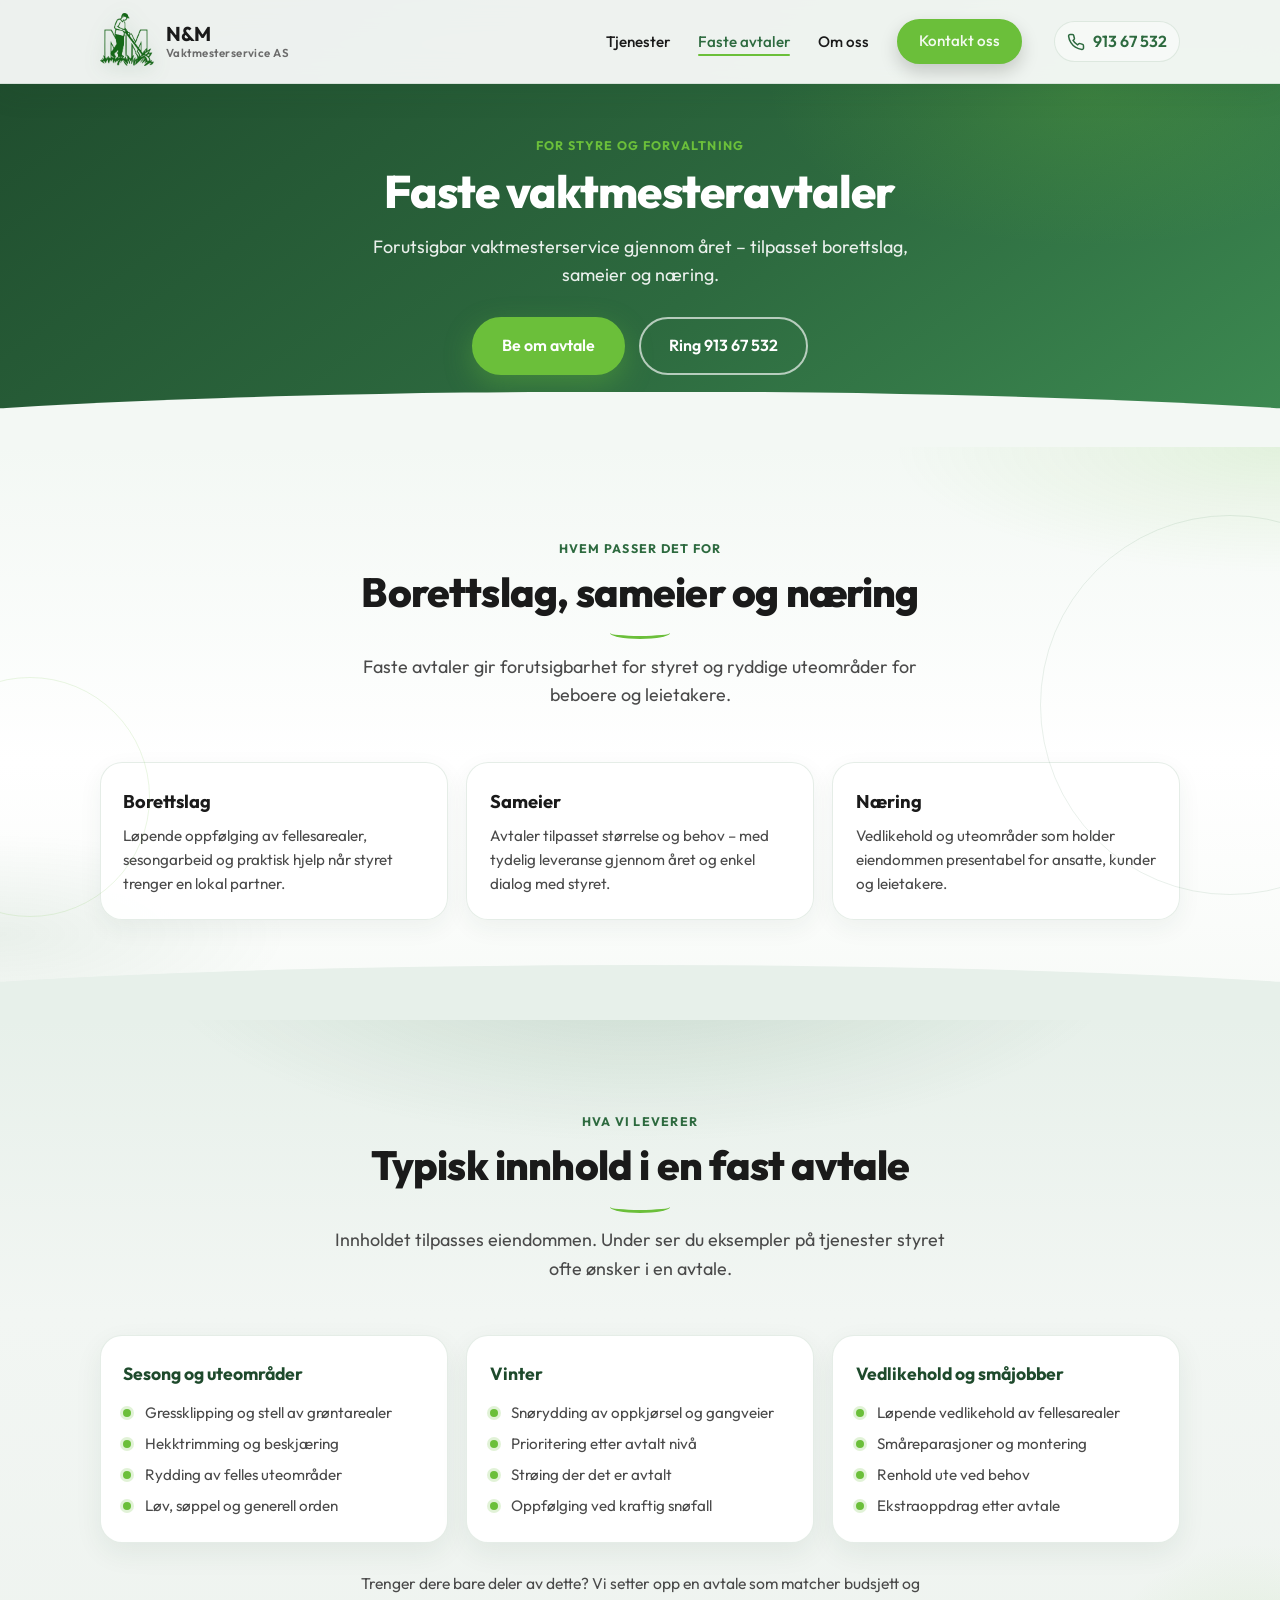
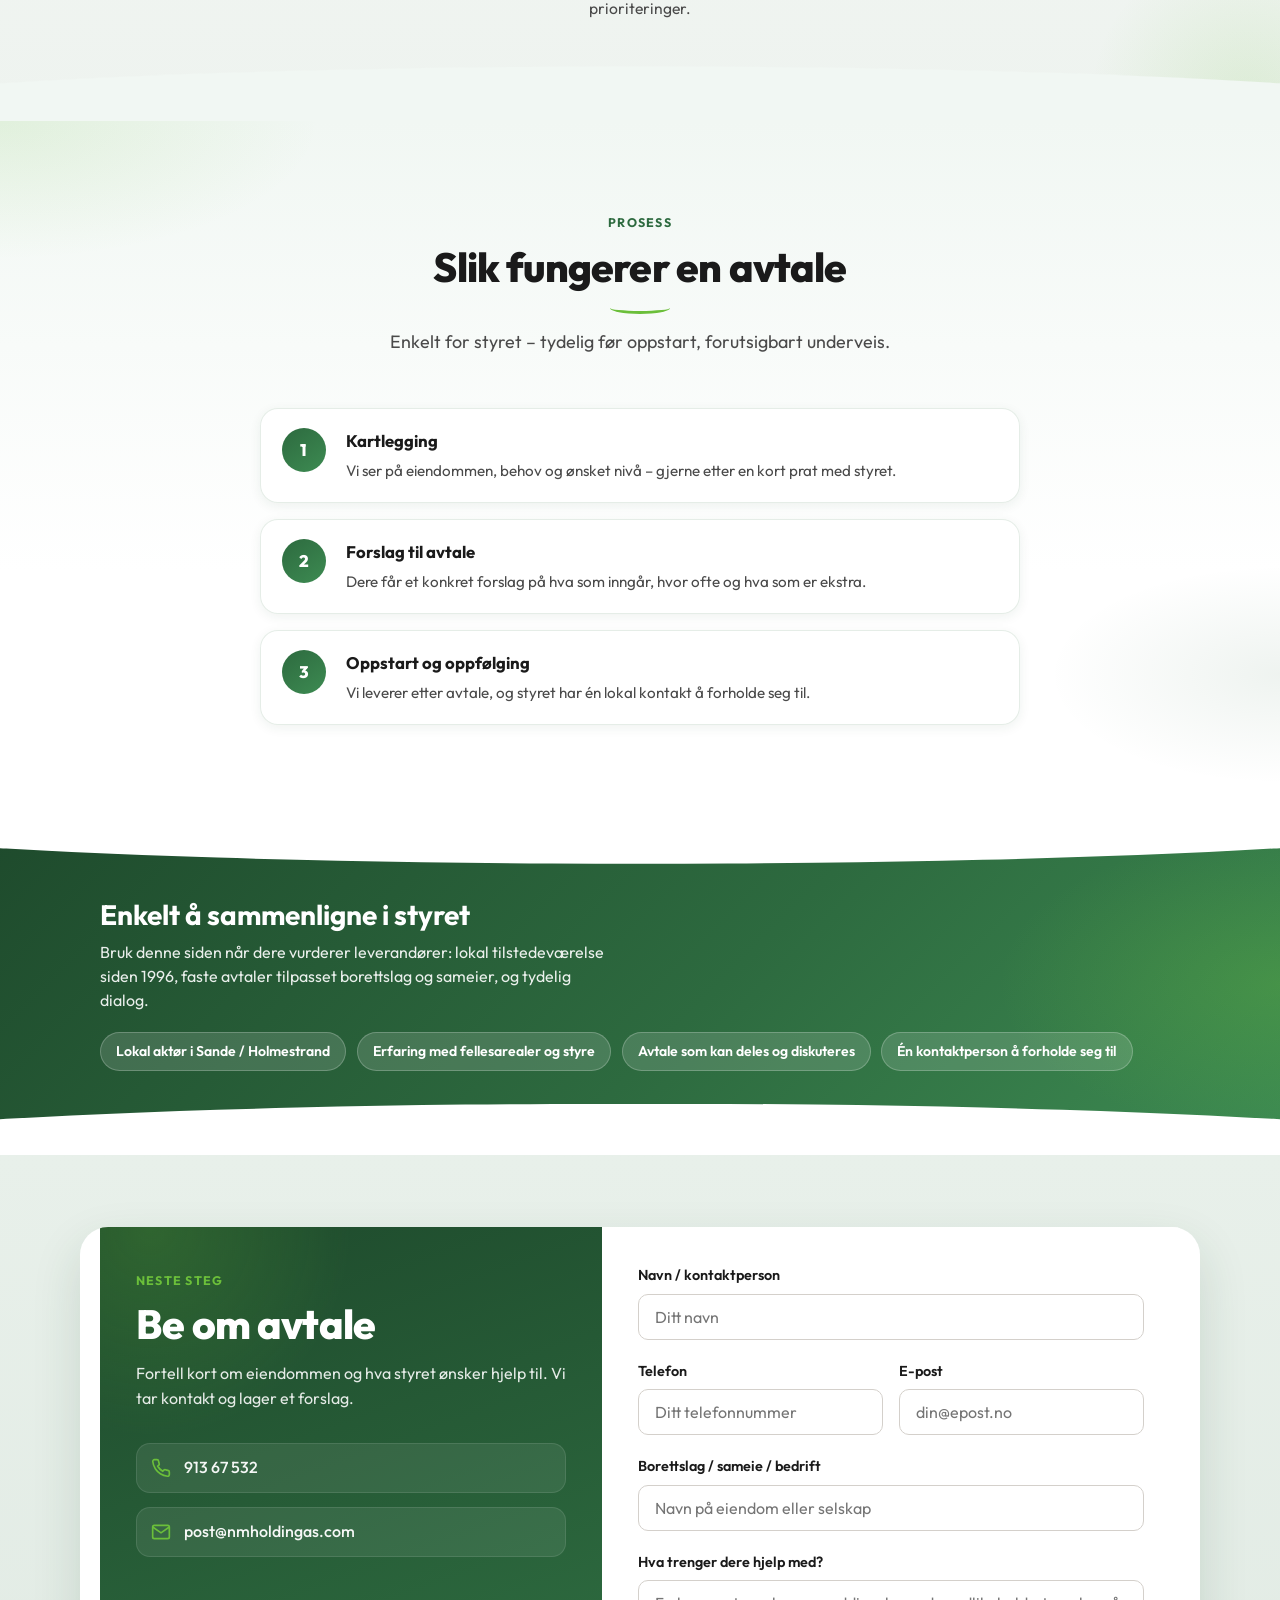
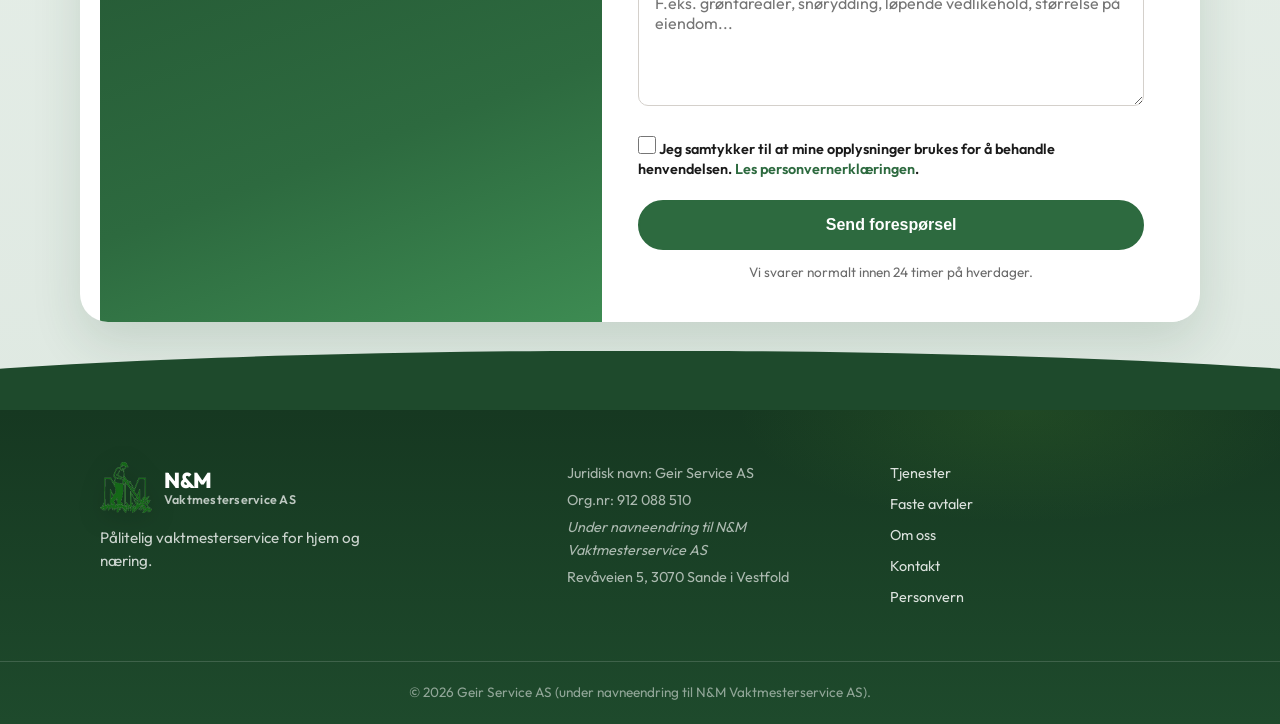
==== faste-avtaler.html @ 82d78e72 "Add fixed-agreement page for boards and property managers. Give borettslag, sameier and business cli" ====
<!DOCTYPE html>
<html lang="nb">
<head>
  <meta charset="UTF-8">
  <meta name="viewport" content="width=device-width, initial-scale=1.0">
  <meta name="description" content="Faste vaktmesteravtaler for borettslag, sameier og næring. Se hva N&M Vaktmesterservice leverer gjennom året – laget for styre og forvaltning.">
  <meta name="robots" content="index, follow">
  <link rel="canonical" href="https://nmvaktmester.no/faste-avtaler.html">
  <title>Faste avtaler for borettslag, sameier og næring | N&amp;M Vaktmesterservice AS</title>

  <meta property="og:type" content="website">
  <meta property="og:locale" content="nb_NO">
  <meta property="og:site_name" content="N&M Vaktmesterservice AS">
  <meta property="og:title" content="Faste vaktmesteravtaler | N&M Vaktmesterservice AS">
  <meta property="og:description" content="Oversikt over faste tjenester for borettslag, sameier og næring. Enkelt å dele i styret.">
  <meta property="og:url" content="https://nmvaktmester.no/faste-avtaler.html">
  <meta property="og:image" content="https://nmvaktmester.no/assets/hero/hedge.jpg">

  <meta name="twitter:card" content="summary_large_image">
  <meta name="twitter:title" content="Faste vaktmesteravtaler | N&M Vaktmesterservice AS">
  <meta name="twitter:description" content="Oversikt over faste tjenester for borettslag, sameier og næring.">
  <meta name="twitter:image" content="https://nmvaktmester.no/assets/hero/hedge.jpg">
  <meta name="theme-color" content="#1e4a2c">

  <link rel="preconnect" href="https://fonts.googleapis.com">
  <link rel="preconnect" href="https://fonts.gstatic.com" crossorigin>
  <link href="https://fonts.googleapis.com/css2?family=Outfit:wght@400;500;600;700;800&display=swap" rel="stylesheet">
  <link rel="stylesheet" href="css/style.css">
  <link rel="icon" href="assets/logo/favicon-32.png" type="image/png" sizes="32x32">
  <link rel="apple-touch-icon" href="assets/logo/favicon-180.png">
</head>
<body>

  <div class="scroll-progress" aria-hidden="true">
    <div class="scroll-progress__bar" id="scroll-progress-bar"></div>
  </div>

  <header class="header header--solid" id="top">
    <div class="container header__inner">
      <a href="index.html" class="header__logo">
        <img src="assets/logo/icon-transparent.png" alt="" class="header__logo-mark" width="54" height="54">
        <span class="header__logo-text">
          <span class="header__logo-name">N&amp;M</span>
          <span class="header__logo-tagline">Vaktmesterservice AS</span>
        </span>
      </a>

      <button class="header__menu-btn" aria-label="Åpne meny" aria-expanded="false">
        <span></span>
        <span></span>
        <span></span>
      </button>

      <nav class="header__nav">
        <ul class="header__links">
          <li><a href="index.html#tjenester">Tjenester</a></li>
          <li><a href="faste-avtaler.html" class="is-active">Faste avtaler</a></li>
          <li><a href="index.html#om-oss">Om oss</a></li>
          <li><a href="index.html#kontakt" class="btn btn--small">Kontakt oss</a></li>
        </ul>
        <a href="tel:+4791367532" class="header__phone">
          <svg width="18" height="18" viewBox="0 0 24 24" fill="none" stroke="currentColor" stroke-width="2" aria-hidden="true">
            <path d="M22 16.92v3a2 2 0 0 1-2.18 2 19.79 19.79 0 0 1-8.63-3.07 19.5 19.5 0 0 1-6-6 19.79 19.79 0 0 1-3.07-8.67A2 2 0 0 1 4.11 2h3a2 2 0 0 1 2 1.72c.127.96.361 1.903.7 2.81a2 2 0 0 1-.45 2.11L8.09 9.91a16 16 0 0 0 6 6l1.27-1.27a2 2 0 0 1 2.11-.45c.907.339 1.85.573 2.81.7A2 2 0 0 1 22 16.92z"/>
          </svg>
          913 67 532
        </a>
      </nav>
    </div>
  </header>

  <main>
    <section class="page-hero">
      <div class="container page-hero__inner">
        <p class="section__eyebrow section__eyebrow--on-dark">For styre og forvaltning</p>
        <h1 class="page-hero__title">Faste vaktmesteravtaler</h1>
        <p class="page-hero__text">
          Forutsigbar vaktmesterservice gjennom året – tilpasset borettslag, sameier og næring.
        </p>
        <div class="page-hero__actions">
          <a href="#kontakt-avtale" class="btn btn--accent">Be om avtale</a>
          <a href="tel:+4791367532" class="btn btn--ghost-light">Ring 913 67 532</a>
        </div>
      </div>
      <div class="curve curve--bottom" aria-hidden="true"></div>
    </section>

    <section class="section section--services" id="for-hvem">
      <div class="container">
        <div class="section__header section__header--center">
          <p class="section__eyebrow">Hvem passer det for</p>
          <h2 class="section__title">Borettslag, sameier og næring</h2>
          <p class="section__intro">
            Faste avtaler gir forutsigbarhet for styret og ryddige uteområder for beboere og leietakere.
          </p>
        </div>

        <div class="audience-grid">
          <article class="audience-card">
            <h3 class="audience-card__title">Borettslag</h3>
            <p class="audience-card__text">
              Løpende oppfølging av fellesarealer, sesongarbeid og praktisk hjelp når styret trenger en lokal partner.
            </p>
          </article>
          <article class="audience-card">
            <h3 class="audience-card__title">Sameier</h3>
            <p class="audience-card__text">
              Avtaler tilpasset størrelse og behov – med tydelig leveranse gjennom året og enkel dialog med styret.
            </p>
          </article>
          <article class="audience-card">
            <h3 class="audience-card__title">Næring</h3>
            <p class="audience-card__text">
              Vedlikehold og uteområder som holder eiendommen presentabel for ansatte, kunder og leietakere.
            </p>
          </article>
        </div>
      </div>
      <div class="curve curve--bottom" aria-hidden="true"></div>
    </section>

    <section class="section section--work" id="leveranse">
      <div class="container">
        <div class="section__header section__header--center">
          <p class="section__eyebrow">Hva vi leverer</p>
          <h2 class="section__title">Typisk innhold i en fast avtale</h2>
          <p class="section__intro">
            Innholdet tilpasses eiendommen. Under ser du eksempler på tjenester styret ofte ønsker i en avtale.
          </p>
        </div>

        <div class="deliverables">
          <article class="deliverable">
            <h3 class="deliverable__title">Sesong og uteområder</h3>
            <ul class="deliverable__list">
              <li>Gressklipping og stell av grøntarealer</li>
              <li>Hekktrimming og beskjæring</li>
              <li>Rydding av felles uteområder</li>
              <li>Løv, søppel og generell orden</li>
            </ul>
          </article>

          <article class="deliverable">
            <h3 class="deliverable__title">Vinter</h3>
            <ul class="deliverable__list">
              <li>Snørydding av oppkjørsel og gangveier</li>
              <li>Prioritering etter avtalt nivå</li>
              <li>Strøing der det er avtalt</li>
              <li>Oppfølging ved kraftig snøfall</li>
            </ul>
          </article>

          <article class="deliverable">
            <h3 class="deliverable__title">Vedlikehold og småjobber</h3>
            <ul class="deliverable__list">
              <li>Løpende vedlikehold av fellesarealer</li>
              <li>Småreparasjoner og montering</li>
              <li>Renhold ute ved behov</li>
              <li>Ekstraoppdrag etter avtale</li>
            </ul>
          </article>
        </div>

        <p class="deliverables-note">
          Trenger dere bare deler av dette? Vi setter opp en avtale som matcher budsjett og prioriteringer.
        </p>
      </div>
      <div class="curve curve--bottom" aria-hidden="true"></div>
    </section>

    <section class="section section--about" id="slik-fungerer-det">
      <div class="container">
        <div class="section__header section__header--center">
          <p class="section__eyebrow">Prosess</p>
          <h2 class="section__title">Slik fungerer en avtale</h2>
          <p class="section__intro">Enkelt for styret – tydelig før oppstart, forutsigbart underveis.</p>
        </div>

        <ol class="steps">
          <li class="steps__item">
            <span class="steps__num">1</span>
            <div>
              <h3 class="steps__title">Kartlegging</h3>
              <p>Vi ser på eiendommen, behov og ønsket nivå – gjerne etter en kort prat med styret.</p>
            </div>
          </li>
          <li class="steps__item">
            <span class="steps__num">2</span>
            <div>
              <h3 class="steps__title">Forslag til avtale</h3>
              <p>Dere får et konkret forslag på hva som inngår, hvor ofte og hva som er ekstra.</p>
            </div>
          </li>
          <li class="steps__item">
            <span class="steps__num">3</span>
            <div>
              <h3 class="steps__title">Oppstart og oppfølging</h3>
              <p>Vi leverer etter avtale, og styret har én lokal kontakt å forholde seg til.</p>
            </div>
          </li>
        </ol>
      </div>
    </section>

    <section class="trust-strip" aria-label="Sammenligning">
      <div class="curve curve--top" aria-hidden="true"></div>
      <div class="container trust-strip__inner trust-strip__inner--stack">
        <div class="trust-strip__copy">
          <h2 class="trust-strip__title">Enkelt å sammenligne i styret</h2>
          <p class="trust-strip__text">
            Bruk denne siden når dere vurderer leverandører: lokal tilstedeværelse siden 1996,
            faste avtaler tilpasset borettslag og sameier, og tydelig dialog.
          </p>
        </div>
        <ul class="compare-points">
          <li>Lokal aktør i Sande / Holmestrand</li>
          <li>Erfaring med fellesarealer og styre</li>
          <li>Avtale som kan deles og diskuteres</li>
          <li>Én kontaktperson å forholde seg til</li>
        </ul>
      </div>
      <div class="curve curve--bottom" aria-hidden="true"></div>
    </section>

    <section class="section section--contact" id="kontakt-avtale">
      <div class="container contact">
        <div class="contact__info">
          <p class="section__eyebrow section__eyebrow--on-dark">Neste steg</p>
          <h2 class="section__title">Be om avtale</h2>
          <p class="contact__intro">
            Fortell kort om eiendommen og hva styret ønsker hjelp til. Vi tar kontakt og lager et forslag.
          </p>
          <div class="contact__details">
            <a href="tel:+4791367532" class="contact__item">
              <svg width="20" height="20" viewBox="0 0 24 24" fill="none" stroke="currentColor" stroke-width="2" aria-hidden="true">
                <path d="M22 16.92v3a2 2 0 0 1-2.18 2 19.79 19.79 0 0 1-8.63-3.07 19.5 19.5 0 0 1-6-6 19.79 19.79 0 0 1-3.07-8.67A2 2 0 0 1 4.11 2h3a2 2 0 0 1 2 1.72c.127.96.361 1.903.7 2.81a2 2 0 0 1-.45 2.11L8.09 9.91a16 16 0 0 0 6 6l1.27-1.27a2 2 0 0 1 2.11-.45c.907.339 1.85.573 2.81.7A2 2 0 0 1 22 16.92z"/>
              </svg>
              <span>913 67 532</span>
            </a>
            <a href="mailto:post@nmholdingas.com" class="contact__item">
              <svg width="20" height="20" viewBox="0 0 24 24" fill="none" stroke="currentColor" stroke-width="2" aria-hidden="true">
                <path d="M4 4h16c1.1 0 2 .9 2 2v12c0 1.1-.9 2-2 2H4c-1.1 0-2-.9-2-2V6c0-1.1.9-2 2-2z"/>
                <polyline points="22,6 12,13 2,6"/>
              </svg>
              <span>post@nmholdingas.com</span>
            </a>
          </div>
        </div>

        <form class="contact__form" id="contact-form" action="https://formspree.io/f/mykdepdl" method="POST">
          <input type="hidden" name="_subject" value="Forespørsel om fast avtale">
          <input type="hidden" name="side" value="Faste avtaler">
          <div class="form-group">
            <label for="name">Navn / kontaktperson</label>
            <input type="text" id="name" name="name" required placeholder="Ditt navn">
          </div>
          <div class="form-row">
            <div class="form-group">
              <label for="phone">Telefon</label>
              <input type="tel" id="phone" name="phone" required placeholder="Ditt telefonnummer">
            </div>
            <div class="form-group">
              <label for="email">E-post</label>
              <input type="email" id="email" name="email" placeholder="din@epost.no">
            </div>
          </div>
          <div class="form-group">
            <label for="org">Borettslag / sameie / bedrift</label>
            <input type="text" id="org" name="organisasjon" placeholder="Navn på eiendom eller selskap">
          </div>
          <div class="form-group">
            <label for="message">Hva trenger dere hjelp med?</label>
            <textarea id="message" name="message" rows="5" required placeholder="F.eks. grøntarealer, snørydding, løpende vedlikehold, størrelse på eiendom..."></textarea>
          </div>
          <div class="form-group form-consent">
            <label class="form-consent__label">
              <input type="checkbox" name="samtykke" value="Ja" required>
              <span>
                Jeg samtykker til at mine opplysninger brukes for å behandle henvendelsen.
                <a href="personvern.html">Les personvernerklæringen</a>.
              </span>
            </label>
          </div>
          <button type="submit" class="btn btn--full" id="contact-submit">Send forespørsel</button>
          <p class="form-note" id="form-status">Vi svarer normalt innen 24 timer på hverdager.</p>
        </form>
      </div>
      <div class="curve curve--bottom" aria-hidden="true"></div>
    </section>
  </main>

  <footer class="footer">
    <div class="container footer__inner">
      <div class="footer__brand">
        <a href="index.html" class="footer__logo">
          <img src="assets/logo/icon-transparent.png" alt="" class="footer__logo-mark" width="52" height="52">
          <span class="footer__logo-text">
            <span class="footer__logo-name">N&amp;M</span>
            <span class="footer__logo-tagline">Vaktmesterservice AS</span>
          </span>
        </a>
        <p class="footer__pitch">Pålitelig vaktmesterservice for hjem og næring.</p>
      </div>
      <div class="footer__info">
        <p>Juridisk navn: Geir Service AS</p>
        <p>Org.nr: 912 088 510</p>
        <p class="footer__legal-note">Under navneendring til N&amp;M Vaktmesterservice AS</p>
        <p>Revåveien 5, 3070 Sande i Vestfold</p>
      </div>
      <div class="footer__links">
        <a href="index.html#tjenester">Tjenester</a>
        <a href="faste-avtaler.html">Faste avtaler</a>
        <a href="index.html#om-oss">Om oss</a>
        <a href="#kontakt-avtale">Kontakt</a>
        <a href="personvern.html">Personvern</a>
      </div>
    </div>
    <div class="footer__bottom">
      <div class="container">
        <p>&copy; 2026 Geir Service AS (under navneendring til N&amp;M Vaktmesterservice AS).</p>
      </div>
    </div>
  </footer>

  <script src="js/main.js"></script>
</body>
</html>
---- css/style.css ----
/* =============================================
   N&M Vaktmesterservice AS – Design A
   ============================================= */

:root {
  --green: #2d6a3f;
  --green-light: #3d8b52;
  --green-pale: #e8f2eb;
  --green-dark: #1e4a2c;
  --green-accent: #6bbf3a;
  --green-accent-hover: #5aab2e;
  --black: #1a1a1a;
  --gray-700: #4a4a4a;
  --gray-500: #6b6b6b;
  --gray-300: #d4d0cb;
  --gray-100: #f5f3f0;
  --white: #ffffff;
  --shadow: 0 8px 30px rgba(30, 74, 44, 0.1);
  --shadow-sm: 0 3px 12px rgba(30, 74, 44, 0.07);
  --radius: 16px;
  --radius-sm: 10px;
  --radius-pill: 999px;
  --font: "Outfit", "Segoe UI", sans-serif;
  --max-width: 1120px;
  --header-height: 84px;
  --curve-height: 56px;
  --surface-services: #f3f8f4;
  --surface-work: #e7f0ea;
  --surface-about: #f1f7f3;
  --surface-area: #ffffff;
  --surface-contact: #e8f0ea;
}

*, *::before, *::after {
  box-sizing: border-box;
  margin: 0;
  padding: 0;
}

html {
  scroll-behavior: smooth;
  scroll-padding-top: var(--header-height);
}

body {
  font-family: var(--font);
  font-size: 1rem;
  line-height: 1.6;
  color: var(--black);
  background: var(--white);
}

.scroll-progress {
  position: fixed;
  top: 0;
  left: 0;
  right: 0;
  height: 3px;
  z-index: 200;
  pointer-events: none;
  background: transparent;
}

.scroll-progress__bar {
  height: 100%;
  width: 0%;
  background: linear-gradient(90deg, var(--green-dark), var(--green-light));
  box-shadow: 0 0 10px rgba(45, 106, 63, 0.35);
  transition: width 0.08s linear;
}

img {
  max-width: 100%;
  height: auto;
  display: block;
}

a {
  color: var(--green);
  text-decoration: none;
  transition: color 0.2s;
}

a:hover {
  color: var(--green-light);
}

:focus-visible {
  outline: 2px solid var(--green-accent);
  outline-offset: 3px;
}

.btn:focus-visible,
.header__menu-btn:focus-visible {
  outline-offset: 4px;
}

.container {
  width: 100%;
  max-width: var(--max-width);
  margin: 0 auto;
  padding: 0 1.25rem;
}

/* Buttons */
.btn {
  position: relative;
  overflow: hidden;
  display: inline-flex;
  align-items: center;
  justify-content: center;
  gap: 0.5rem;
  padding: 0.875rem 1.75rem;
  font-size: 1rem;
  font-weight: 600;
  color: var(--white);
  background: var(--green);
  border: 2px solid var(--green);
  border-radius: var(--radius-pill);
  cursor: pointer;
  transition: background 0.2s, border-color 0.2s, transform 0.15s, box-shadow 0.2s;
}

.btn::before {
  content: "";
  position: absolute;
  top: 0;
  left: -120%;
  width: 70%;
  height: 100%;
  background: linear-gradient(100deg, transparent, rgba(255, 255, 255, 0.28), transparent);
  transform: skewX(-20deg);
  transition: left 0.55s ease;
  pointer-events: none;
}

.btn:hover {
  background: var(--green-light);
  border-color: var(--green-light);
  color: var(--white);
  transform: translateY(-1px);
  box-shadow: var(--shadow-sm);
}

.btn:hover::before {
  left: 140%;
}

.btn--outline {
  background: transparent;
  color: var(--green);
}

.btn--outline:hover {
  background: var(--green-pale);
  color: var(--green-dark);
  border-color: var(--green);
}

.btn--small {
  padding: 0.5rem 1.25rem;
  font-size: 0.9rem;
}

.btn--full {
  width: 100%;
}

.btn--accent {
  background: var(--green-accent);
  border-color: var(--green-accent);
  color: var(--white);
  box-shadow: 0 10px 28px rgba(107, 191, 58, 0.35);
}

.btn--accent:hover {
  background: var(--green-accent-hover);
  border-color: var(--green-accent-hover);
  color: var(--white);
  box-shadow: 0 14px 32px rgba(107, 191, 58, 0.42);
}

.btn--ghost-light {
  background: transparent;
  border-color: rgba(255, 255, 255, 0.65);
  color: var(--white);
}

.btn--ghost-light:hover {
  background: rgba(255, 255, 255, 0.12);
  border-color: var(--white);
  color: var(--white);
}

/* Header */
.header {
  position: fixed;
  top: 0;
  left: 0;
  right: 0;
  z-index: 100;
  height: var(--header-height);
  background: transparent;
  border-bottom: 1px solid transparent;
  transition: background 0.3s ease, border-color 0.3s ease, box-shadow 0.3s ease, backdrop-filter 0.3s ease;
}

.header--scrolled,
.header--solid {
  background: rgba(255, 255, 255, 0.92);
  border-bottom-color: rgba(45, 106, 63, 0.12);
  box-shadow: 0 10px 28px rgba(30, 74, 44, 0.1);
  backdrop-filter: blur(16px);
  -webkit-backdrop-filter: blur(16px);
}

.header--open {
  background: rgba(255, 255, 255, 0.98);
  border-bottom-color: rgba(45, 106, 63, 0.12);
  backdrop-filter: blur(16px);
  -webkit-backdrop-filter: blur(16px);
}

.header__inner {
  position: relative;
  z-index: 2;
  display: flex;
  align-items: center;
  justify-content: space-between;
  height: 100%;
}

.header__logo {
  display: flex;
  align-items: center;
  gap: 0.75rem;
  color: var(--white);
  flex-shrink: 0;
  animation: riseIn 0.55s ease both;
  transition: transform 0.25s ease, color 0.25s ease;
}

.header__logo:hover {
  color: var(--white);
  transform: translateY(-1px);
}

.header--scrolled .header__logo,
.header--solid .header__logo,
.header--open .header__logo {
  color: var(--black);
}

.header--scrolled .header__logo:hover,
.header--solid .header__logo:hover,
.header--open .header__logo:hover {
  color: var(--black);
}

.header__logo-mark {
  width: 54px;
  height: 54px;
  flex-shrink: 0;
  display: block;
  object-fit: contain;
  object-position: center;
  transform: translateY(-2px);
  transition: transform 0.35s ease, filter 0.3s ease;
  filter: drop-shadow(0 4px 12px rgba(0, 0, 0, 0.28)) brightness(1.05);
}

.header__logo:hover .header__logo-mark {
  transform: translateY(-2px) scale(1.06) rotate(-3deg);
}

.header--scrolled .header__logo-mark,
.header--solid .header__logo-mark,
.header--open .header__logo-mark {
  filter: drop-shadow(0 4px 10px rgba(45, 106, 63, 0.18));
}

.header__logo-text {
  display: flex;
  flex-direction: column;
  justify-content: center;
  height: 54px;
  line-height: 1.1;
  gap: 0.15rem;
}

.header__logo-name {
  font-size: 1.25rem;
  font-family: var(--font);
  font-weight: 700;
  letter-spacing: -0.01em;
}

.header__logo-tagline {
  font-size: 0.72rem;
  font-weight: 600;
  letter-spacing: 0.04em;
  color: rgba(255, 255, 255, 0.78);
  transition: color 0.25s ease;
}

.header--scrolled .header__logo-tagline,
.header--solid .header__logo-tagline,
.header--open .header__logo-tagline {
  color: var(--gray-500);
}

.header__menu-btn {
  display: none;
  flex-direction: column;
  gap: 5px;
  background: none;
  border: none;
  cursor: pointer;
  padding: 4px;
}

.header__menu-btn span {
  display: block;
  width: 24px;
  height: 2px;
  background: var(--white);
  border-radius: 2px;
  transition: transform 0.3s, opacity 0.3s, background 0.25s ease;
}

.header--scrolled .header__menu-btn span,
.header--solid .header__menu-btn span,
.header--open .header__menu-btn span {
  background: var(--black);
}

.header__nav {
  display: flex;
  align-items: center;
  gap: 2rem;
}

.header__links {
  display: flex;
  align-items: center;
  gap: 1.75rem;
  list-style: none;
}

.header__links li {
  animation: riseIn 0.55s ease both;
}

.header__links li:nth-child(1) { animation-delay: 0.08s; }
.header__links li:nth-child(2) { animation-delay: 0.14s; }
.header__links li:nth-child(3) { animation-delay: 0.2s; }
.header__links li:nth-child(4) { animation-delay: 0.26s; }
.header__links li:nth-child(5) { animation-delay: 0.32s; }

.header__links a {
  position: relative;
  color: rgba(255, 255, 255, 0.92);
  font-weight: 500;
  font-size: 0.95rem;
  transition: color 0.2s ease;
}

.header--scrolled .header__links a:not(.btn),
.header--solid .header__links a:not(.btn),
.header--open .header__links a:not(.btn) {
  color: var(--black);
}

.header__links a:not(.btn)::after {
  content: "";
  position: absolute;
  left: 0;
  bottom: -0.35rem;
  width: 100%;
  height: 2px;
  background: var(--green-accent);
  border-radius: 999px;
  transform: scaleX(0);
  transform-origin: left;
  transition: transform 0.25s ease;
}

.header__links a:not(.btn):hover {
  color: var(--white);
}

.header--scrolled .header__links a:not(.btn):hover,
.header--solid .header__links a:not(.btn):hover,
.header--open .header__links a:not(.btn):hover {
  color: var(--green);
}

.header__links a:not(.btn):hover::after {
  transform: scaleX(1);
}

.header__links .btn {
  box-shadow: 0 8px 18px rgba(0, 0, 0, 0.18);
  background: var(--green-accent);
  border-color: var(--green-accent);
  transition: background 0.2s, border-color 0.2s, transform 0.2s, box-shadow 0.2s;
}

.header__links .btn:hover {
  background: var(--green-accent-hover);
  border-color: var(--green-accent-hover);
  transform: translateY(-2px);
  box-shadow: 0 12px 24px rgba(107, 191, 58, 0.35);
}

.header__phone {
  display: flex;
  align-items: center;
  gap: 0.5rem;
  font-weight: 600;
  color: var(--white);
  white-space: nowrap;
  animation: riseIn 0.55s ease 0.36s both;
  padding: 0.4rem 0.75rem;
  border-radius: var(--radius-pill);
  background: rgba(255, 255, 255, 0.12);
  border: 1px solid rgba(255, 255, 255, 0.28);
  transition: color 0.2s ease, transform 0.2s ease, background 0.2s ease, box-shadow 0.2s ease, border-color 0.2s ease;
}

.header__phone:hover {
  color: var(--white);
  background: rgba(255, 255, 255, 0.2);
  transform: translateY(-1px);
}

.header--scrolled .header__phone,
.header--solid .header__phone,
.header--open .header__phone {
  color: var(--green);
  background: rgba(255, 255, 255, 0.45);
  border-color: rgba(45, 106, 63, 0.12);
}

.header--scrolled .header__phone:hover,
.header--solid .header__phone:hover,
.header--open .header__phone:hover {
  color: var(--green-dark);
  background: rgba(255, 255, 255, 0.85);
  box-shadow: var(--shadow-sm);
}

/* Hero */
.hero {
  position: relative;
  isolation: isolate;
  display: flex;
  align-items: center;
  min-height: 100vh;
  min-height: 100svh;
  padding: calc(var(--header-height) + 2.5rem) 0 calc(5rem + 28px);
  overflow: hidden;
  color: var(--white);
}

.hero .curve--bottom {
  background: var(--surface-services);
  height: 64px;
  z-index: 5;
}

.hero__media {
  position: absolute;
  inset: 0;
  z-index: -2;
}

.hero__media-img {
  width: 100%;
  height: 100%;
  object-fit: cover;
  object-position: center center;
  transform: scale(1.04);
  animation: heroZoom 18s ease-in-out infinite alternate;
}

.hero__overlay {
  position: absolute;
  inset: 0;
  z-index: -1;
  background:
    linear-gradient(180deg, rgba(8, 28, 16, 0.68) 0%, rgba(8, 28, 16, 0.52) 40%, rgba(8, 28, 16, 0.78) 100%),
    radial-gradient(ellipse at 50% 35%, rgba(0, 0, 0, 0.22), transparent 58%);
}

.hero__inner {
  position: relative;
  z-index: 1;
  width: 100%;
  display: flex;
  justify-content: center;
  text-align: center;
}

.hero__content {
  max-width: 760px;
  animation: riseIn 0.8s ease 0.12s both;
}

.hero__brand {
  font-size: clamp(1.6rem, 3.4vw, 2.35rem);
  font-weight: 800;
  letter-spacing: -0.02em;
  line-height: 1.1;
  margin-bottom: 1rem;
  color: var(--white);
  text-shadow: 0 8px 28px rgba(0, 0, 0, 0.28);
}

.hero__title {
  font-size: clamp(1.35rem, 2.8vw, 1.85rem);
  font-weight: 650;
  line-height: 1.25;
  color: rgba(255, 255, 255, 0.96);
  margin-bottom: 1rem;
  letter-spacing: -0.01em;
  text-shadow: 0 6px 22px rgba(0, 0, 0, 0.25);
}

.hero__text {
  font-size: 1.1rem;
  color: rgba(255, 255, 255, 0.88);
  margin: 0 auto 2rem;
  max-width: 540px;
  line-height: 1.55;
}

.hero__actions {
  display: flex;
  flex-wrap: wrap;
  justify-content: center;
  gap: 0.9rem;
}

@keyframes riseIn {
  from {
    opacity: 0;
    transform: translateY(18px);
  }
  to {
    opacity: 1;
    transform: translateY(0);
  }
}

@keyframes heroZoom {
  from {
    transform: scale(1.04);
  }
  to {
    transform: scale(1.1);
  }
}

@media (prefers-reduced-motion: reduce) {
  .header__logo,
  .header__links li,
  .header__phone,
  .hero__content,
  .hero__media-img {
    animation: none !important;
  }

  .hero__media-img {
    transform: none;
  }
}

/* Sections */
.section {
  padding: 5.5rem 0;
  position: relative;
  overflow: hidden;
}

.section--alt {
  background: var(--gray-100);
}

.section__eyebrow {
  display: inline-block;
  font-size: 0.78rem;
  font-weight: 700;
  text-transform: uppercase;
  letter-spacing: 0.1em;
  color: var(--green);
  margin-bottom: 0.65rem;
}

.section__eyebrow--on-dark {
  color: var(--green-accent);
}

.section__header {
  margin-bottom: 3.25rem;
  max-width: 620px;
}

.section__header--center {
  text-align: center;
  margin-left: auto;
  margin-right: auto;
}

.section__title {
  font-size: clamp(1.85rem, 3.4vw, 2.55rem);
  font-weight: 800;
  letter-spacing: -0.02em;
  color: var(--black);
  margin-bottom: 0.85rem;
  line-height: 1.15;
}

.section__header--center .section__title::after {
  content: "";
  display: block;
  width: 3.75rem;
  height: 12px;
  margin: 0.7rem auto 0;
  background: transparent;
  border-bottom: 3.5px solid var(--green-accent);
  border-radius: 50%;
}

.section__intro {
  font-size: 1.12rem;
  color: var(--gray-700);
  line-height: 1.6;
}

/* Shared curved section edges (same language as trust strip) */
.curve {
  position: absolute;
  left: 0;
  right: 0;
  height: var(--curve-height);
  background: var(--curve-color, var(--white));
  pointer-events: none;
  z-index: 4;
}

.curve--bottom {
  bottom: -1px;
  clip-path: ellipse(70% 100% at 50% 100%);
}

.curve--top {
  top: -1px;
  clip-path: ellipse(70% 100% at 50% 0%);
}

/* Green trust strip */
.trust-strip {
  position: relative;
  background:
    radial-gradient(ellipse 40% 80% at 100% 50%, rgba(107, 191, 58, 0.25), transparent 55%),
    linear-gradient(135deg, var(--green-dark) 0%, var(--green) 55%, var(--green-light) 100%);
  color: var(--white);
  padding: calc(3.75rem + 12px) 0;
  overflow: hidden;
}

.trust-strip .curve--top,
.trust-strip .curve--bottom {
  height: 52px;
}

.trust-strip .curve--top {
  background: var(--white);
}

.trust-strip .curve--bottom {
  background: var(--surface-area);
}

.trust-strip__inner {
  position: relative;
  z-index: 1;
  display: flex;
  flex-wrap: wrap;
  align-items: center;
  justify-content: space-between;
  gap: 1.5rem 2rem;
  padding-top: 0.75rem;
  padding-bottom: 0.75rem;
}

.trust-strip__copy {
  max-width: 520px;
}

.trust-strip__title {
  font-size: clamp(1.35rem, 2.5vw, 1.75rem);
  font-weight: 700;
  line-height: 1.25;
  margin-bottom: 0.5rem;
}

.trust-strip__text {
  font-size: 1rem;
  color: rgba(255, 255, 255, 0.9);
  line-height: 1.5;
}

.trust-strip__actions {
  display: flex;
  flex-wrap: wrap;
  align-items: center;
  gap: 0.85rem;
}

.trust-strip .btn--light {
  background: var(--white);
  color: var(--green-dark);
  border-color: var(--white);
}

.trust-strip .btn--light:hover {
  background: var(--green-pale);
  color: var(--green-dark);
  border-color: var(--green-pale);
}

.trust-strip .btn--ghost {
  background: transparent;
  color: var(--white);
  border-color: rgba(255, 255, 255, 0.55);
}

.trust-strip .btn--ghost:hover {
  background: rgba(255, 255, 255, 0.12);
  color: var(--white);
  border-color: var(--white);
}

.trust-strip__pills {
  display: flex;
  flex-wrap: wrap;
  gap: 0.6rem;
  list-style: none;
  margin-top: 1.15rem;
}

.trust-strip__pills li {
  font-size: 0.82rem;
  font-weight: 600;
  padding: 0.4rem 0.85rem;
  border-radius: var(--radius-pill);
  background: rgba(255, 255, 255, 0.14);
  border: 1px solid rgba(255, 255, 255, 0.22);
}

/* Services */
.section--services {
  background:
    radial-gradient(ellipse 55% 40% at 100% 0%, rgba(107, 191, 58, 0.12), transparent 55%),
    radial-gradient(ellipse 45% 35% at 0% 85%, rgba(45, 106, 63, 0.08), transparent 50%),
    linear-gradient(180deg, var(--surface-services) 0%, var(--white) 55%, #f7faf7 100%);
  padding-bottom: calc(5.5rem + 12px);
}

.section--services::before,
.section--services::after {
  content: "";
  position: absolute;
  border-radius: 50%;
  border: 1px solid rgba(45, 106, 63, 0.1);
  pointer-events: none;
}

.section--services::before {
  width: 380px;
  height: 380px;
  right: -140px;
  top: 12%;
}

.section--services::after {
  width: 240px;
  height: 240px;
  left: -90px;
  bottom: 18%;
  border-color: rgba(107, 191, 58, 0.14);
}

.section--services .curve--bottom {
  background: var(--surface-work);
}

.services {
  display: grid;
  grid-template-columns: repeat(3, 1fr);
  gap: 1.15rem;
}

.service-card {
  position: relative;
  background: rgba(255, 255, 255, 0.88);
  border: 1px solid rgba(45, 106, 63, 0.1);
  border-radius: 22px;
  padding: 1.55rem 1.5rem 1.65rem;
  overflow: hidden;
  box-shadow: 0 4px 18px rgba(30, 74, 44, 0.05);
  backdrop-filter: blur(6px);
  transition: box-shadow 0.3s ease, border-color 0.3s ease, transform 0.3s ease, background 0.3s ease;
}

.service-card::after {
  content: "";
  position: absolute;
  right: -18%;
  bottom: -28%;
  width: 140px;
  height: 140px;
  border-radius: 50%;
  background: radial-gradient(circle, rgba(107, 191, 58, 0.12), transparent 68%);
  pointer-events: none;
  transition: transform 0.4s ease, opacity 0.4s ease;
  opacity: 0.7;
}

.service-card::before {
  content: "";
  position: absolute;
  left: 0;
  top: 0;
  width: 100%;
  height: 4px;
  background: linear-gradient(90deg, var(--green), var(--green-accent));
  transform: scaleX(0);
  transform-origin: left;
  transition: transform 0.35s ease;
}

.service-card:hover {
  box-shadow: 0 16px 36px rgba(30, 74, 44, 0.12);
  border-color: rgba(45, 106, 63, 0.28);
  transform: translateY(-6px);
  background: rgba(255, 255, 255, 0.98);
}

.service-card:hover::before {
  transform: scaleX(1);
}

.service-card:hover::after {
  transform: scale(1.35);
  opacity: 1;
}

.service-card__top {
  display: flex;
  align-items: center;
  justify-content: space-between;
  margin-bottom: 1.15rem;
}

.service-card__icon {
  display: flex;
  align-items: center;
  justify-content: center;
  width: 54px;
  height: 54px;
  background: linear-gradient(145deg, var(--green-pale), #dff0e4);
  border-radius: 16px;
  color: var(--green-dark);
  box-shadow: inset 0 1px 0 rgba(255, 255, 255, 0.7);
  transition: transform 0.3s ease, background 0.3s ease, color 0.3s ease, box-shadow 0.3s ease;
}

.service-card:hover .service-card__icon {
  background: linear-gradient(145deg, var(--green), var(--green-light));
  color: var(--white);
  transform: scale(1.08) rotate(-3deg);
  box-shadow: 0 8px 18px rgba(45, 106, 63, 0.28);
}

.service-card__num {
  font-size: 1.65rem;
  font-weight: 800;
  letter-spacing: -0.02em;
  line-height: 1;
  color: rgba(45, 106, 63, 0.14);
  transition: color 0.3s ease;
}

.service-card:hover .service-card__num {
  color: rgba(45, 106, 63, 0.28);
}

.service-card__title {
  font-size: 1.18rem;
  font-weight: 700;
  margin-bottom: 0.45rem;
  color: var(--black);
  letter-spacing: -0.01em;
}

.service-card__text {
  font-size: 0.95rem;
  color: var(--gray-700);
  line-height: 1.55;
}

/* Work / gallery */
.section--work {
  background:
    radial-gradient(ellipse 70% 50% at 50% -10%, rgba(45, 106, 63, 0.16), transparent 55%),
    linear-gradient(180deg, var(--surface-work) 0%, #f2f6f3 42%, #eef3ef 100%);
  overflow: hidden;
  padding-bottom: calc(5.5rem + 12px);
}

.section--work .curve--bottom {
  background: var(--surface-about);
}

.section--work::before {
  content: "";
  position: absolute;
  inset: auto -10% -20% auto;
  width: 320px;
  height: 320px;
  border-radius: 50%;
  background: radial-gradient(circle, rgba(107, 191, 58, 0.14), transparent 70%);
  pointer-events: none;
}

.work-gallery {
  display: grid;
  grid-template-columns: 1fr;
  gap: 1.35rem;
}

.compare {
  position: relative;
  width: 100%;
  height: 100%;
  cursor: ew-resize;
  user-select: none;
  -webkit-user-select: none;
  touch-action: none;
}

.compare__before {
  display: block;
  width: 100%;
  height: 100%;
  object-fit: cover;
  object-position: center;
  -webkit-user-drag: none;
}

.compare__after {
  position: absolute;
  top: 0;
  left: 0;
  width: 100%;
  height: 100%;
  object-fit: cover;
  object-position: center;
  clip-path: inset(0 50% 0 0);
  -webkit-clip-path: inset(0 50% 0 0);
  -webkit-user-drag: none;
}

.compare__divider {
  position: absolute;
  top: 0;
  bottom: 0;
  left: 50%;
  width: 3px;
  background: var(--white);
  transform: translateX(-50%);
  pointer-events: none;
  box-shadow: 0 0 0 1px rgba(0, 0, 0, 0.08);
}

.compare__handle {
  position: absolute;
  top: 50%;
  left: 50%;
  transform: translate(-50%, -50%);
  width: 48px;
  height: 48px;
  background: var(--white);
  border: 2px solid var(--green);
  border-radius: 50%;
  display: flex;
  align-items: center;
  justify-content: center;
  color: var(--green);
  box-shadow: var(--shadow-sm);
}

.compare__label {
  position: absolute;
  bottom: 1rem;
  font-size: 0.7rem;
  font-weight: 700;
  letter-spacing: 0.08em;
  text-transform: uppercase;
  color: var(--white);
  background: rgba(30, 74, 44, 0.82);
  padding: 0.35rem 0.85rem;
  border-radius: 999px;
  pointer-events: none;
}

.compare__label--before {
  left: 1rem;
}

.compare__label--after {
  right: 1rem;
}

.work-card {
  display: flex;
  flex-direction: column;
  height: 100%;
  background: var(--white);
  border: 1px solid rgba(45, 106, 63, 0.1);
  border-radius: 22px;
  overflow: hidden;
  box-shadow: 0 10px 28px rgba(30, 74, 44, 0.08);
  transition: transform 0.35s ease, box-shadow 0.35s ease, border-color 0.35s ease;
}

.work-card:hover {
  transform: translateY(-6px);
  box-shadow: 0 18px 40px rgba(30, 74, 44, 0.14);
  border-color: rgba(45, 106, 63, 0.22);
}

.work-card__image {
  position: relative;
  flex-shrink: 0;
  aspect-ratio: 4 / 5;
  overflow: hidden;
  background: var(--gray-100);
}

.work-card__image::after {
  content: "";
  position: absolute;
  inset: 0;
  background: linear-gradient(180deg, transparent 50%, rgba(14, 40, 24, 0.35));
  opacity: 0;
  transition: opacity 0.35s ease;
  pointer-events: none;
  z-index: 2;
}

.work-card:hover .work-card__image::after {
  opacity: 1;
}

.work-card__image img {
  width: 100%;
  height: 100%;
  object-fit: cover;
  object-position: center;
  transition: transform 0.55s ease;
}

.work-card:hover .work-card__image > img {
  transform: scale(1.07);
}

.work-card:hover .compare__before,
.work-card:hover .compare__after {
  transform: scale(1.04);
}

.compare__before,
.compare__after {
  transition: transform 0.5s ease;
}

.work-card__caption {
  padding: 1.25rem 1.5rem 1.5rem;
}

.work-card__title {
  font-size: 1.08rem;
  font-weight: 700;
  color: var(--black);
  margin-bottom: 0.35rem;
  letter-spacing: -0.01em;
}

.work-card__text {
  font-size: 0.95rem;
  color: var(--gray-700);
  line-height: 1.5;
}

@media (min-width: 641px) {
  .work-gallery {
    grid-template-columns: 1.35fr 1fr;
    grid-template-rows: auto auto;
    gap: 1.25rem;
  }

  .work-gallery .work-card:first-child {
    grid-column: 1;
    grid-row: 1 / 3;
  }

  .work-gallery .work-card:first-child .work-card__image {
    aspect-ratio: auto;
    flex: 1;
    min-height: 28rem;
  }

  .work-gallery .work-card:not(:first-child) .work-card__image {
    aspect-ratio: 5 / 4;
  }
}

@media (min-width: 901px) {
  .work-gallery {
    grid-template-columns: 1.45fr 1fr;
    gap: 1.4rem;
  }

  .work-gallery .work-card:first-child .work-card__image {
    min-height: 34rem;
  }

  .work-card__caption {
    padding: 1.15rem 1.35rem 1.35rem;
  }
}

/* About */
.section--about {
  background:
    radial-gradient(ellipse 50% 40% at 0% 0%, rgba(107, 191, 58, 0.12), transparent 50%),
    radial-gradient(ellipse 40% 35% at 100% 80%, rgba(45, 106, 63, 0.08), transparent 45%),
    linear-gradient(180deg, var(--surface-about) 0%, var(--white) 65%);
}

.about {
  display: grid;
  grid-template-columns: 1.05fr 1fr;
  gap: 3rem;
  align-items: start;
}

.about__label {
  display: inline-block;
  font-size: 0.78rem;
  font-weight: 700;
  text-transform: uppercase;
  letter-spacing: 0.08em;
  color: var(--green);
  background: rgba(45, 106, 63, 0.1);
  padding: 0.35rem 0.8rem;
  border-radius: var(--radius-pill);
  margin-bottom: 0.85rem;
}

.about__content .section__title {
  margin-bottom: 1rem;
}

.about__content p {
  color: var(--gray-700);
  margin-bottom: 1rem;
}

.about__list {
  list-style: none;
  margin-top: 0.5rem;
  display: grid;
  gap: 0.7rem;
}

.about__list li {
  position: relative;
  padding: 0.85rem 1rem 0.85rem 2.6rem;
  color: var(--gray-700);
  background: rgba(255, 255, 255, 0.85);
  border: 1px solid rgba(45, 106, 63, 0.12);
  border-radius: 14px;
  box-shadow: var(--shadow-sm);
  transition: transform 0.2s ease, border-color 0.2s ease;
}

.about__list li:hover {
  transform: translateX(4px);
  border-color: rgba(45, 106, 63, 0.28);
}

.about__list li::before {
  content: "";
  position: absolute;
  left: 0.95rem;
  top: 50%;
  width: 10px;
  height: 10px;
  transform: translateY(-50%);
  background: var(--green);
  border-radius: 50%;
  box-shadow: 0 0 0 4px var(--green-pale);
}

.about__timeline-wrap {
  background: rgba(255, 255, 255, 0.72);
  border: 1px solid rgba(45, 106, 63, 0.12);
  border-radius: 24px;
  padding: 1.35rem 1.25rem 1.35rem 1rem;
  box-shadow: var(--shadow);
  backdrop-filter: blur(8px);
}

.about__timeline-label {
  font-size: 0.78rem;
  font-weight: 700;
  text-transform: uppercase;
  letter-spacing: 0.08em;
  color: var(--green);
  margin: 0 0 1.1rem 0.35rem;
}

.timeline {
  position: relative;
  padding-left: 0.5rem;
}

.timeline::before {
  content: "";
  position: absolute;
  left: 3.25rem;
  top: 0.5rem;
  bottom: 0.5rem;
  width: 2px;
  background: linear-gradient(to bottom, var(--green), var(--green-light));
  opacity: 0.2;
  transform: scaleY(0.15);
  transform-origin: top;
  transition: transform 1s ease, opacity 0.6s ease;
}

.timeline.is-drawn::before {
  opacity: 0.4;
  transform: scaleY(1);
}

.timeline__item {
  position: relative;
  display: grid;
  grid-template-columns: 4.5rem 1fr;
  gap: 1.25rem;
  padding-bottom: 1.75rem;
}

.timeline__item:last-child {
  padding-bottom: 0;
}

.timeline__item::before {
  content: "";
  position: absolute;
  left: 3.05rem;
  top: 0.45rem;
  width: 12px;
  height: 12px;
  background: var(--white);
  border: 3px solid rgba(45, 106, 63, 0.35);
  border-radius: 50%;
  z-index: 1;
  transform: scale(0.7);
  transition: transform 0.35s ease, border-color 0.35s ease, background 0.35s ease, box-shadow 0.35s ease;
}

.timeline__item.is-active::before {
  transform: scale(1);
  border-color: var(--green);
  box-shadow: 0 0 0 4px var(--green-pale);
}

.timeline__item--current::before,
.timeline__item--current.is-active::before {
  background: var(--green);
  border-color: var(--green);
  box-shadow: 0 0 0 4px var(--green-pale);
}

.timeline__year {
  font-size: 1rem;
  font-weight: 800;
  color: var(--green);
  line-height: 1.3;
  padding-top: 0.15rem;
  transition: transform 0.35s ease;
}

.timeline__item.is-active .timeline__year {
  transform: translateX(2px);
}

.timeline__content {
  background: var(--white);
  border: 1px solid var(--gray-300);
  border-radius: var(--radius);
  padding: 1rem 1.25rem;
  box-shadow: var(--shadow-sm);
  transition: border-color 0.3s ease, box-shadow 0.3s ease, transform 0.3s ease;
}

.timeline__item.is-active .timeline__content {
  border-color: rgba(45, 106, 63, 0.22);
  box-shadow: var(--shadow);
}

.timeline__item--current .timeline__content {
  border-color: rgba(45, 106, 63, 0.35);
  box-shadow: var(--shadow);
  background: linear-gradient(180deg, #fff 0%, #f3f9f5 100%);
  position: relative;
}

.timeline__item--current .timeline__content::before {
  content: "";
  position: absolute;
  left: 0;
  top: 0;
  bottom: 0;
  width: 4px;
  background: linear-gradient(180deg, var(--green), var(--green-light));
  border-radius: 4px 0 0 4px;
}

.timeline__title {
  font-size: 1rem;
  font-weight: 700;
  color: var(--black);
  margin-bottom: 0.35rem;
}

.timeline__content p {
  font-size: 0.92rem;
  color: var(--gray-700);
  line-height: 1.5;
  margin: 0;
}

.stat {
  background: var(--white);
  border-radius: var(--radius);
  padding: 1.5rem 2rem;
  text-align: center;
  box-shadow: var(--shadow-sm);
}

.stat__number {
  display: block;
  font-size: 2rem;
  font-weight: 700;
  color: var(--green);
  line-height: 1.2;
}

.stat__label {
  font-size: 0.9rem;
  color: var(--gray-500);
}

/* Area */
.section--area {
  background:
    radial-gradient(ellipse 60% 55% at 50% 100%, rgba(45, 106, 63, 0.1), transparent 60%),
    linear-gradient(180deg, var(--surface-area) 0%, #f4f8f5 100%);
  overflow: hidden;
  padding-bottom: calc(5.5rem + 12px);
}

.section--area .curve--bottom {
  background: var(--surface-contact);
}

.section--area::before,
.section--area::after {
  content: "";
  position: absolute;
  border-radius: 50%;
  border: 1px solid rgba(45, 106, 63, 0.12);
  pointer-events: none;
}

.section--area::before {
  width: 420px;
  height: 420px;
  left: -160px;
  top: 20%;
}

.section--area::after {
  width: 280px;
  height: 280px;
  right: -100px;
  bottom: 8%;
  border-color: rgba(107, 191, 58, 0.18);
}

.area {
  position: relative;
  z-index: 1;
  max-width: 760px;
  margin: 0 auto;
  text-align: center;
}

.area-box {
  display: flex;
  align-items: flex-start;
  justify-content: center;
  gap: 1.1rem;
  background: linear-gradient(145deg, rgba(232, 242, 235, 0.95), rgba(255, 255, 255, 0.9));
  border: 1px solid rgba(45, 106, 63, 0.18);
  border-radius: 22px;
  padding: 1.9rem 2.1rem;
  color: var(--green-dark);
  text-align: left;
  box-shadow: 0 12px 32px rgba(30, 74, 44, 0.08);
}

.area-box svg {
  flex-shrink: 0;
  margin-top: 0.15rem;
  width: 28px;
  height: 28px;
}

.area-box p {
  font-size: 1.12rem;
  margin: 0;
}

.area-box__note {
  margin-top: 0.4rem !important;
  font-size: 0.95rem !important;
  color: var(--gray-700);
  line-height: 1.45;
}

.area-pills {
  display: flex;
  flex-wrap: wrap;
  justify-content: center;
  gap: 0.65rem;
  list-style: none;
  margin: 1.75rem 0 1.35rem;
}

.area-pills li {
  font-size: 0.9rem;
  font-weight: 600;
  color: var(--green-dark);
  background: var(--white);
  border: 1px solid rgba(45, 106, 63, 0.16);
  border-radius: var(--radius-pill);
  padding: 0.45rem 1rem;
  box-shadow: 0 3px 10px rgba(30, 74, 44, 0.05);
  transition: transform 0.2s ease, border-color 0.2s ease, box-shadow 0.2s ease;
}

.area-pills li:hover {
  transform: translateY(-2px);
  border-color: rgba(45, 106, 63, 0.35);
  box-shadow: 0 8px 18px rgba(30, 74, 44, 0.1);
}

.area-cta {
  font-size: 1rem;
  color: var(--gray-700);
}

.area-cta a {
  font-weight: 700;
}

/* Contact */
.section--contact {
  background:
    linear-gradient(180deg, var(--surface-contact) 0%, #dfe9e2 100%);
  padding-top: 4.5rem;
  padding-bottom: calc(4.5rem + 16px);
  overflow: hidden;
}

.section--contact .curve--bottom {
  background: var(--green-dark);
  height: 60px;
}

.contact {
  display: grid;
  grid-template-columns: 1fr 1.15fr;
  gap: 0;
  align-items: stretch;
  border-radius: 28px;
  overflow: hidden;
  box-shadow: 0 20px 50px rgba(30, 74, 44, 0.14);
  background: var(--white);
}

.contact__info {
  background:
    radial-gradient(ellipse 80% 60% at 10% 0%, rgba(107, 191, 58, 0.22), transparent 50%),
    linear-gradient(160deg, var(--green-dark) 0%, var(--green) 70%, var(--green-light) 100%);
  color: var(--white);
  padding: 2.5rem 2.25rem;
}

.contact__info .section__title {
  color: var(--white);
  margin-bottom: 0.85rem;
}

.contact__info .section__title::after {
  display: none;
}

.contact__intro {
  color: rgba(255, 255, 255, 0.88);
  margin-bottom: 2rem;
  line-height: 1.55;
}

.contact__details {
  display: flex;
  flex-direction: column;
  gap: 0.85rem;
}

.contact__item {
  display: flex;
  align-items: center;
  gap: 0.85rem;
  color: rgba(255, 255, 255, 0.95);
  font-weight: 500;
  padding: 0.7rem 0.85rem;
  border-radius: 14px;
  background: rgba(255, 255, 255, 0.08);
  border: 1px solid rgba(255, 255, 255, 0.1);
  transition: background 0.2s ease, transform 0.2s ease;
}

a.contact__item:hover {
  color: var(--white);
  background: rgba(255, 255, 255, 0.16);
  transform: translateX(3px);
}

.contact__item svg {
  flex-shrink: 0;
  color: var(--green-accent);
}

.contact__form {
  background: var(--white);
  border-radius: 0;
  padding: 2.35rem 2.25rem;
  box-shadow: none;
}

.form-group {
  margin-bottom: 1.25rem;
}

.form-group label {
  display: block;
  font-size: 0.9rem;
  font-weight: 600;
  margin-bottom: 0.4rem;
  color: var(--black);
}

.form-group input,
.form-group textarea {
  width: 100%;
  padding: 0.75rem 1rem;
  font-family: var(--font);
  font-size: 1rem;
  border: 1px solid var(--gray-300);
  border-radius: var(--radius-sm);
  background: var(--white);
  color: var(--black);
  transition: border-color 0.2s, box-shadow 0.2s;
}

.form-group input:focus,
.form-group textarea:focus {
  outline: none;
  border-color: var(--green);
  box-shadow: 0 0 0 3px rgba(45, 106, 63, 0.15);
}

.form-group textarea {
  resize: vertical;
  min-height: 120px;
}

.form-row {
  display: grid;
  grid-template-columns: 1fr 1fr;
  gap: 1rem;
}

.form-note {
  margin-top: 0.75rem;
  font-size: 0.85rem;
  color: var(--gray-500);
  text-align: center;
}

.form-note--success {
  color: var(--green);
  font-weight: 600;
}

.form-note--error {
  color: #b42318;
  font-weight: 600;
}

.form-consent {
  margin-bottom: 1.25rem;
}

.form-consent__label {
  display: flex;
  align-items: flex-start;
  gap: 0.65rem;
  font-size: 0.9rem;
  color: var(--gray-700);
  line-height: 1.45;
  cursor: pointer;
}

.form-consent__label input {
  width: 1.1rem;
  height: 1.1rem;
  margin-top: 0.15rem;
  flex-shrink: 0;
  accent-color: var(--green);
}

.form-consent__label a {
  font-weight: 600;
}

/* Legal pages */
.legal {
  padding: calc(var(--header-height) + 2.5rem) 0 5rem;
}

.legal__inner {
  max-width: 720px;
}

.legal__title {
  font-size: clamp(1.75rem, 3vw, 2.25rem);
  font-weight: 700;
  margin-bottom: 0.5rem;
}

.legal__updated {
  color: var(--gray-500);
  font-size: 0.9rem;
  margin-bottom: 2.5rem;
}

.legal__section {
  margin-bottom: 2rem;
}

.legal__section h2 {
  font-size: 1.15rem;
  font-weight: 700;
  margin-bottom: 0.75rem;
  color: var(--black);
}

.legal__section p {
  color: var(--gray-700);
  margin-bottom: 0.75rem;
}

.legal__list {
  list-style: disc;
  padding-left: 1.25rem;
  color: var(--gray-700);
  margin-bottom: 0.75rem;
}

.legal__list li {
  margin-bottom: 0.35rem;
}

.legal__back {
  margin-top: 2.5rem;
  font-weight: 600;
}

/* Inner page hero (faste avtaler etc.) */
.page-hero {
  position: relative;
  background:
    radial-gradient(ellipse 50% 70% at 85% 20%, rgba(107, 191, 58, 0.22), transparent 50%),
    linear-gradient(145deg, var(--green-dark) 0%, var(--green) 58%, var(--green-light) 100%);
  color: var(--white);
  padding: calc(var(--header-height) + 3rem) 0 4.5rem;
  overflow: hidden;
}

.page-hero .curve--bottom {
  background: var(--surface-services);
  height: 56px;
}

.page-hero__inner {
  max-width: 720px;
  text-align: center;
  margin: 0 auto;
}

.page-hero__title {
  font-size: clamp(2rem, 4vw, 2.85rem);
  font-weight: 800;
  letter-spacing: -0.02em;
  line-height: 1.12;
  margin-bottom: 1rem;
  color: var(--white);
}

.page-hero__text {
  font-size: 1.12rem;
  line-height: 1.55;
  color: rgba(255, 255, 255, 0.9);
  margin: 0 auto 1.75rem;
  max-width: 560px;
}

.page-hero__actions {
  display: flex;
  flex-wrap: wrap;
  justify-content: center;
  gap: 0.85rem;
}

.audience-grid {
  display: grid;
  grid-template-columns: repeat(3, 1fr);
  gap: 1.15rem;
}

.audience-card {
  background: rgba(255, 255, 255, 0.92);
  border: 1px solid rgba(45, 106, 63, 0.12);
  border-radius: 22px;
  padding: 1.5rem 1.4rem;
  box-shadow: 0 8px 24px rgba(30, 74, 44, 0.06);
}

.audience-card__title {
  font-size: 1.15rem;
  font-weight: 700;
  margin-bottom: 0.5rem;
  color: var(--black);
}

.audience-card__text {
  font-size: 0.95rem;
  color: var(--gray-700);
  line-height: 1.55;
  margin: 0;
}

.deliverables {
  display: grid;
  grid-template-columns: repeat(3, 1fr);
  gap: 1.15rem;
}

.deliverable {
  background: var(--white);
  border: 1px solid rgba(45, 106, 63, 0.12);
  border-radius: 22px;
  padding: 1.5rem 1.4rem 1.6rem;
  box-shadow: 0 10px 28px rgba(30, 74, 44, 0.07);
}

.deliverable__title {
  font-size: 1.1rem;
  font-weight: 700;
  margin-bottom: 0.85rem;
  color: var(--green-dark);
}

.deliverable__list {
  list-style: none;
  display: grid;
  gap: 0.55rem;
  margin: 0;
  padding: 0;
}

.deliverable__list li {
  position: relative;
  padding-left: 1.35rem;
  font-size: 0.95rem;
  color: var(--gray-700);
  line-height: 1.45;
}

.deliverable__list li::before {
  content: "";
  position: absolute;
  left: 0;
  top: 0.45rem;
  width: 8px;
  height: 8px;
  border-radius: 50%;
  background: var(--green-accent);
  box-shadow: 0 0 0 3px rgba(107, 191, 58, 0.2);
}

.deliverables-note {
  text-align: center;
  margin: 1.75rem auto 0;
  max-width: 560px;
  color: var(--gray-700);
  font-size: 0.98rem;
}

.steps {
  list-style: none;
  max-width: 760px;
  margin: 0 auto;
  display: grid;
  gap: 1rem;
  padding: 0;
}

.steps__item {
  display: grid;
  grid-template-columns: 3rem 1fr;
  gap: 1rem;
  align-items: start;
  background: rgba(255, 255, 255, 0.9);
  border: 1px solid rgba(45, 106, 63, 0.12);
  border-radius: 18px;
  padding: 1.2rem 1.3rem;
  box-shadow: var(--shadow-sm);
}

.steps__num {
  display: flex;
  align-items: center;
  justify-content: center;
  width: 2.75rem;
  height: 2.75rem;
  border-radius: 50%;
  background: linear-gradient(145deg, var(--green), var(--green-light));
  color: var(--white);
  font-weight: 800;
  font-size: 1.05rem;
}

.steps__title {
  font-size: 1.05rem;
  font-weight: 700;
  margin-bottom: 0.3rem;
  color: var(--black);
}

.steps__item p {
  margin: 0;
  color: var(--gray-700);
  font-size: 0.95rem;
  line-height: 1.5;
}

.trust-strip__inner--stack {
  flex-direction: column;
  align-items: flex-start;
  gap: 1.25rem;
}

.compare-points {
  display: flex;
  flex-wrap: wrap;
  gap: 0.65rem;
  list-style: none;
  margin: 0;
  padding: 0;
}

.compare-points li {
  font-size: 0.88rem;
  font-weight: 600;
  padding: 0.45rem 0.95rem;
  border-radius: var(--radius-pill);
  background: rgba(255, 255, 255, 0.14);
  border: 1px solid rgba(255, 255, 255, 0.22);
  color: var(--white);
}

.service-card--link {
  display: block;
  color: inherit;
  text-decoration: none;
  cursor: pointer;
}

.service-card--link:hover {
  color: inherit;
}

.service-card--link .service-card__cta {
  display: inline-flex;
  margin-top: 0.85rem;
  font-size: 0.9rem;
  font-weight: 700;
  color: var(--green);
}

.service-card--link:hover .service-card__cta {
  color: var(--green-dark);
}

@media (max-width: 900px) {
  .audience-grid,
  .deliverables {
    grid-template-columns: 1fr;
  }
}


/* Footer */
.footer {
  position: relative;
  background:
    radial-gradient(ellipse 50% 80% at 80% 0%, rgba(107, 191, 58, 0.12), transparent 45%),
    linear-gradient(180deg, #163821 0%, var(--green-dark) 100%);
  color: rgba(255, 255, 255, 0.85);
  overflow: hidden;
}

.footer__inner {
  display: grid;
  grid-template-columns: 1.5fr 1fr 1fr;
  gap: 2rem;
  padding: 3.25rem 1.25rem;
  align-items: start;
}

.footer__logo {
  display: inline-flex;
  align-items: center;
  gap: 0.75rem;
  color: var(--white);
  text-decoration: none;
  margin-bottom: 0.85rem;
  transition: opacity 0.2s ease, transform 0.2s ease;
}

.footer__logo:hover {
  color: var(--white);
  opacity: 0.92;
  transform: translateY(-1px);
}

.footer__logo-mark {
  width: 52px;
  height: 52px;
  object-fit: contain;
  flex-shrink: 0;
  filter: drop-shadow(0 4px 12px rgba(0, 0, 0, 0.25));
}

.footer__logo-text {
  display: flex;
  flex-direction: column;
  line-height: 1.15;
}

.footer__logo-name {
  font-size: 1.35rem;
  font-weight: 800;
  letter-spacing: -0.02em;
  color: var(--white);
  margin: 0;
}

.footer__logo-tagline {
  font-size: 0.78rem;
  font-weight: 600;
  letter-spacing: 0.02em;
  color: rgba(255, 255, 255, 0.72);
  margin: 0;
}

.footer__pitch {
  font-size: 0.95rem;
  line-height: 1.5;
  color: rgba(255, 255, 255, 0.78);
  max-width: 280px;
  margin: 0;
}

.footer__info p {
  font-size: 0.9rem;
  margin-bottom: 0.25rem;
  opacity: 0.75;
}

.footer__legal-note {
  font-size: 0.85rem;
  font-style: italic;
  opacity: 0.85;
}

.footer__links {
  display: flex;
  flex-direction: column;
  gap: 0.5rem;
}

.footer__links a {
  color: rgba(255, 255, 255, 0.85);
  font-size: 0.9rem;
}

.footer__links a:hover {
  color: var(--white);
}

.footer__bottom {
  border-top: 1px solid rgba(255, 255, 255, 0.15);
  padding: 1.25rem 0;
}

.footer__bottom p {
  font-size: 0.85rem;
  opacity: 0.6;
  text-align: center;
}

/* Mobile menu open state */
.header--open .header__menu-btn span:nth-child(1) {
  transform: translateY(7px) rotate(45deg);
}

.header--open .header__menu-btn span:nth-child(2) {
  opacity: 0;
}

.header--open .header__menu-btn span:nth-child(3) {
  transform: translateY(-7px) rotate(-45deg);
}

/* Responsive */
@media (max-width: 900px) {
  .header__menu-btn {
    display: flex;
  }

  .header__nav {
    position: fixed;
    top: var(--header-height);
    left: 0;
    right: 0;
    background: var(--white);
    flex-direction: column;
    padding: 1.5rem;
    gap: 1.5rem;
    border-bottom: 1px solid var(--gray-300);
    box-shadow: var(--shadow);
    transform: translateY(-110%);
    opacity: 0;
    pointer-events: none;
    transition: transform 0.3s, opacity 0.3s;
  }

  .header--open .header__nav {
    transform: translateY(0);
    opacity: 1;
    pointer-events: auto;
  }

  .header__links {
    flex-direction: column;
    align-items: center;
    gap: 1rem;
    width: 100%;
  }

  .header__phone {
    font-size: 1.1rem;
  }

  .hero {
    min-height: 92vh;
    min-height: 92svh;
    padding: calc(var(--header-height) + 2rem) 0 4rem;
  }

  .hero__text {
    font-size: 1.05rem;
  }

  .services {
    grid-template-columns: repeat(2, 1fr);
  }

  .about {
    grid-template-columns: 1fr;
    gap: 2.5rem;
  }

  .timeline::before {
    left: 2.85rem;
  }

  .timeline__item {
    grid-template-columns: 3.5rem 1fr;
    gap: 1rem;
  }

  .timeline__item::before {
    left: 2.65rem;
  }

  .contact {
    grid-template-columns: 1fr;
    gap: 0;
  }

  .contact__info,
  .contact__form {
    padding: 2rem 1.5rem;
  }

  .footer__inner {
    grid-template-columns: 1fr;
    text-align: center;
  }

  .footer__links {
    align-items: center;
  }
}

@media (max-width: 640px) {
  .hero {
    padding: calc(var(--header-height) + 1.5rem) 0 3.5rem;
    min-height: 88vh;
    min-height: 88svh;
  }

  .hero__brand {
    font-size: clamp(1.45rem, 7vw, 1.9rem);
  }

  .hero__title {
    font-size: 1.2rem;
  }

  .trust-strip {
    padding: 3.5rem 0;
  }

  .trust-strip__inner {
    flex-direction: column;
    align-items: flex-start;
  }

  .section {
    padding: 3.5rem 0;
  }

  .services {
    grid-template-columns: 1fr;
  }

  .work-gallery {
    grid-template-columns: 1fr;
  }

  .form-row {
    grid-template-columns: 1fr;
  }
}

/* Scroll reveal */
.reveal {
  opacity: 0;
  transform: translateY(22px);
  transition: opacity 0.6s ease, transform 0.6s ease;
}

.reveal.is-visible {
  opacity: 1;
  transform: translateY(0);
}

.header__links a:not(.btn).is-active {
  color: var(--white);
}

.header--scrolled .header__links a:not(.btn).is-active,
.header--solid .header__links a:not(.btn).is-active,
.header--open .header__links a:not(.btn).is-active {
  color: var(--green);
}

.header__links a:not(.btn).is-active::after {
  transform: scaleX(1);
}

.compare--hint .compare__handle {
  animation: compareNudge 1.6s ease-in-out 0.6s 3;
}

@keyframes compareNudge {
  0%, 100% {
    transform: translate(-50%, -50%);
  }
  35% {
    transform: translate(calc(-50% + 14px), -50%);
  }
  70% {
    transform: translate(calc(-50% - 10px), -50%);
  }
}

@media (prefers-reduced-motion: reduce) {
  .reveal {
    opacity: 1;
    transform: none;
    transition: none;
  }

  .btn::before,
  .compare--hint .compare__handle {
    display: none;
    animation: none;
  }

  .work-card:hover,
  .work-card:hover .work-card__image > img,
  .work-card:hover .compare__before,
  .work-card:hover .compare__after {
    transform: none;
  }

  .timeline::before,
  .timeline__item::before {
    transition: none;
  }
}
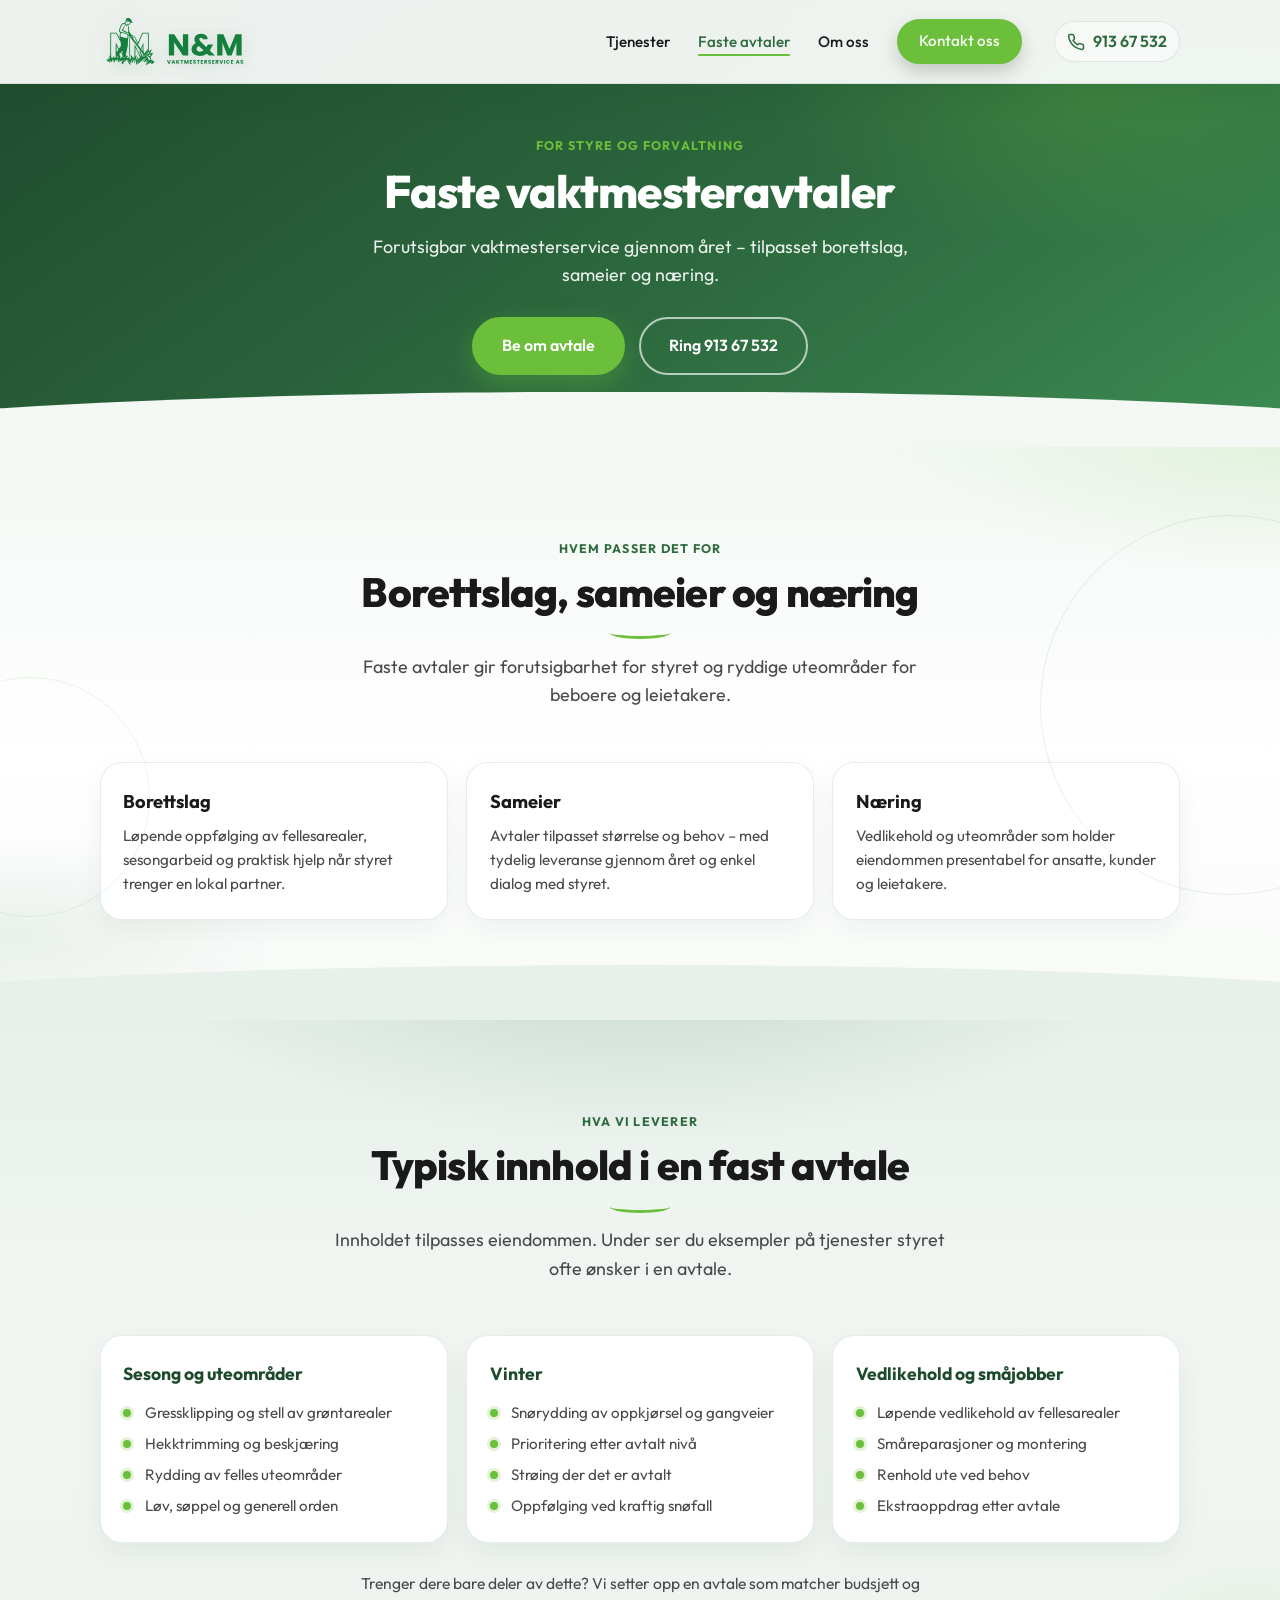
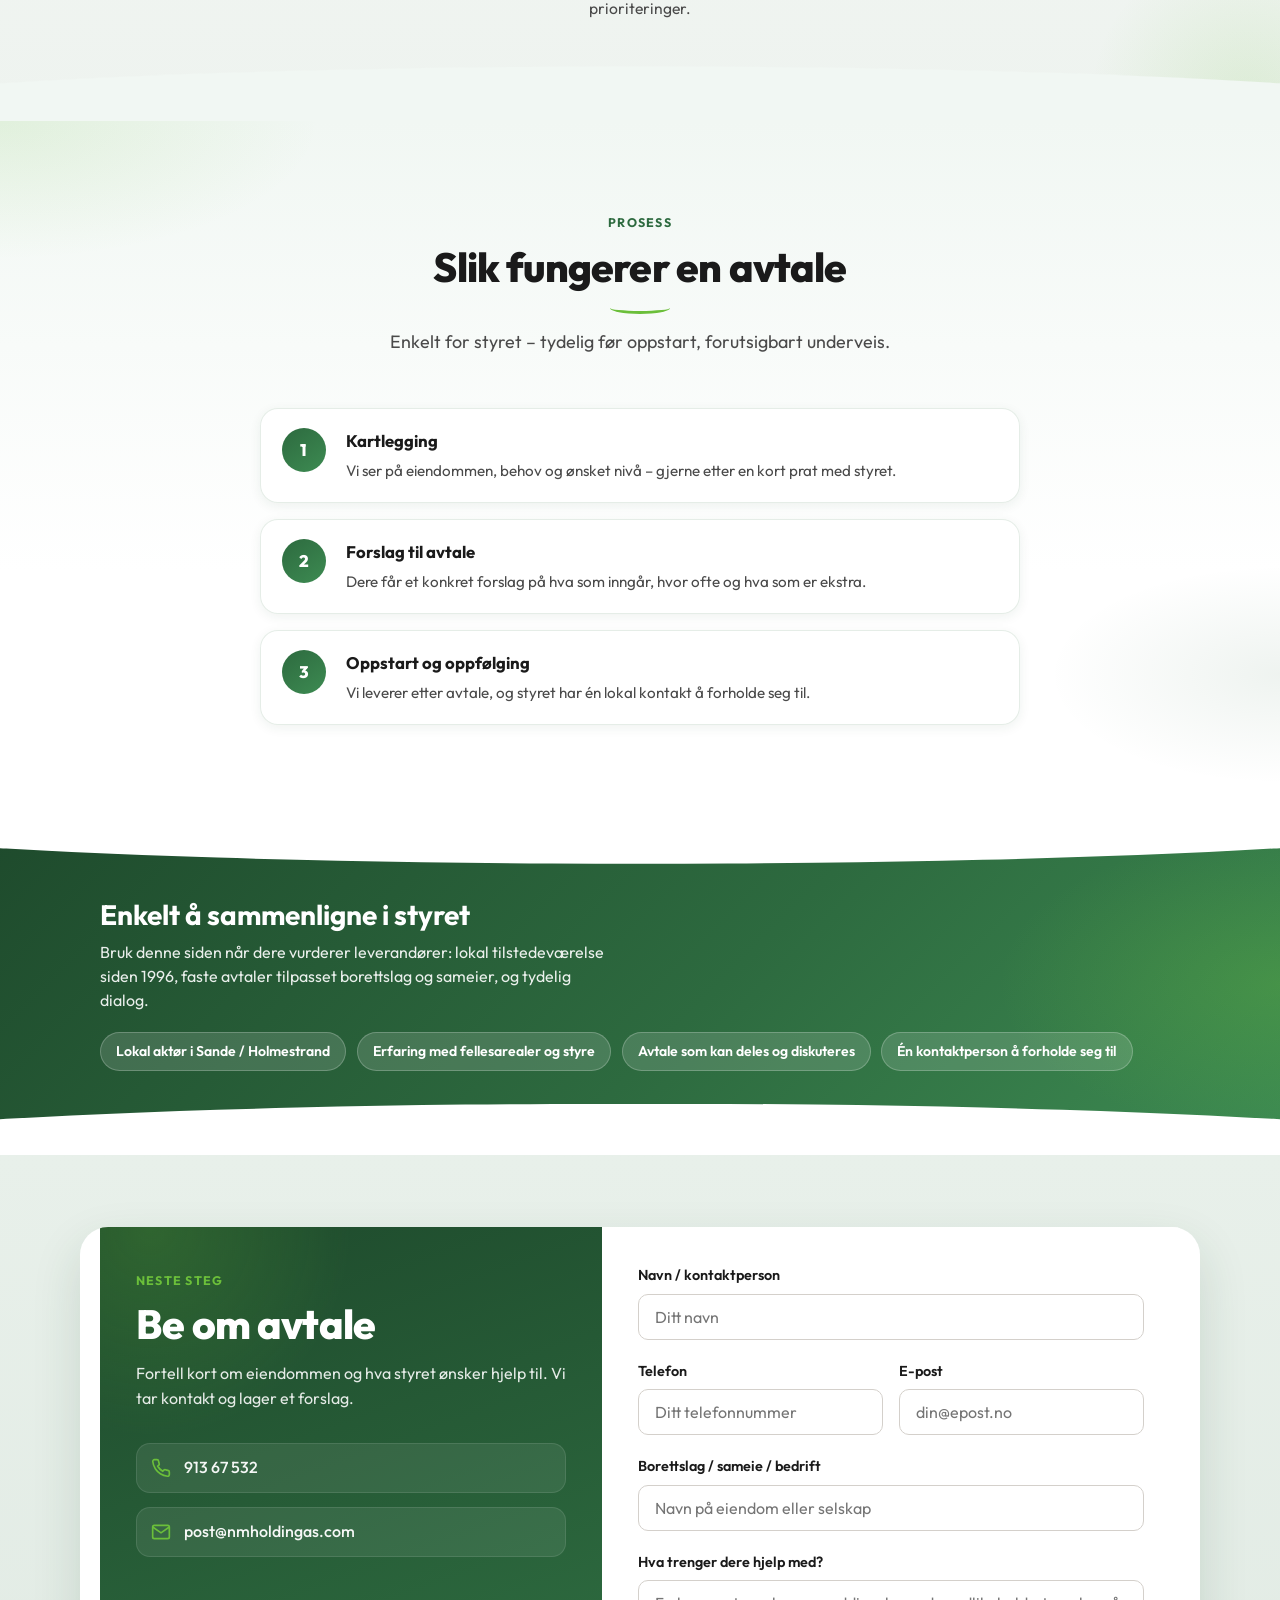
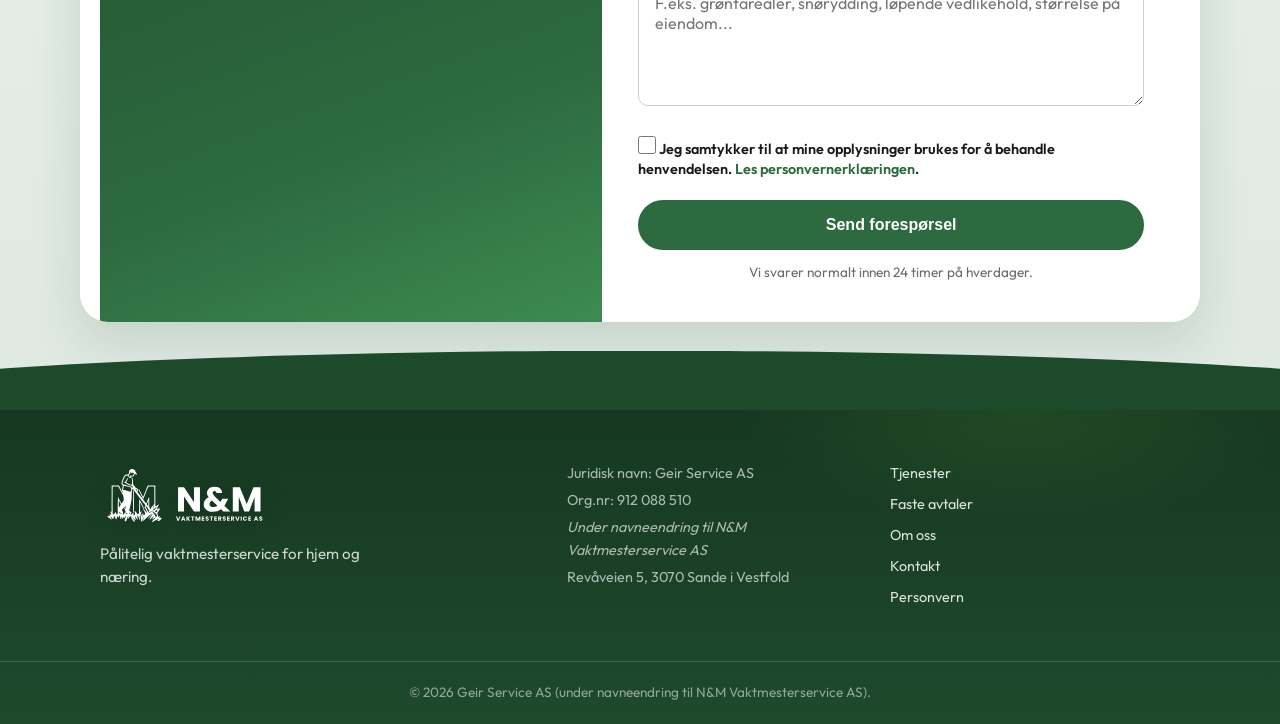
==== commit 351286fb: "Update site branding with the new official logo pack. Use the stacked main logo SVG in header and fo" ====
--- a/faste-avtaler.html
+++ b/faste-avtaler.html
@@ -37,11 +37,10 @@
 
   <header class="header header--solid" id="top">
     <div class="container header__inner">
-      <a href="index.html" class="header__logo">
-        <img src="assets/logo/icon-transparent.png" alt="" class="header__logo-mark" width="54" height="54">
-        <span class="header__logo-text">
-          <span class="header__logo-name">N&amp;M</span>
-          <span class="header__logo-tagline">Vaktmesterservice AS</span>
+      <a href="index.html" class="header__logo" aria-label="N&M Vaktmesterservice AS">
+        <span class="header__logo-marks" aria-hidden="true">
+          <img src="assets/logo/logo-hoved-white.svg" alt="" class="header__logo-full header__logo-mark--white" width="150" height="60">
+          <img src="assets/logo/logo-hoved-green.svg" alt="" class="header__logo-full header__logo-mark--green" width="150" height="60">
         </span>
       </a>
 
@@ -291,12 +290,8 @@
   <footer class="footer">
     <div class="container footer__inner">
       <div class="footer__brand">
-        <a href="index.html" class="footer__logo">
-          <img src="assets/logo/icon-transparent.png" alt="" class="footer__logo-mark" width="52" height="52">
-          <span class="footer__logo-text">
-            <span class="footer__logo-name">N&amp;M</span>
-            <span class="footer__logo-tagline">Vaktmesterservice AS</span>
-          </span>
+        <a href="index.html" class="footer__logo" aria-label="N&M Vaktmesterservice AS">
+          <img src="assets/logo/logo-hoved-white.svg" alt="" class="footer__logo-full" width="170" height="68">
         </a>
         <p class="footer__pitch">Pålitelig vaktmesterservice for hjem og næring.</p>
       </div>
--- a/css/style.css
+++ b/css/style.css
@@ -233,7 +233,7 @@
 .header__logo {
   display: flex;
   align-items: center;
-  gap: 0.75rem;
+  gap: 0.85rem;
   color: var(--white);
   flex-shrink: 0;
   animation: riseIn 0.55s ease both;
@@ -257,56 +257,52 @@
   color: var(--black);
 }
 
-.header__logo-mark {
-  width: 54px;
-  height: 54px;
+.header__logo-marks {
+  position: relative;
+  width: 150px;
+  height: 60px;
   flex-shrink: 0;
+}
+
+.header__logo-full {
+  width: 150px;
+  height: 60px;
   display: block;
   object-fit: contain;
-  object-position: center;
-  transform: translateY(-2px);
-  transition: transform 0.35s ease, filter 0.3s ease;
-  filter: drop-shadow(0 4px 12px rgba(0, 0, 0, 0.28)) brightness(1.05);
-}
-
-.header__logo:hover .header__logo-mark {
-  transform: translateY(-2px) scale(1.06) rotate(-3deg);
-}
-
-.header--scrolled .header__logo-mark,
-.header--solid .header__logo-mark,
-.header--open .header__logo-mark {
+  object-position: left center;
+  transition: transform 0.35s ease, filter 0.3s ease, opacity 0.25s ease;
+}
+
+.header__logo-mark--green {
+  position: absolute;
+  inset: 0;
+  opacity: 0;
+  pointer-events: none;
   filter: drop-shadow(0 4px 10px rgba(45, 106, 63, 0.18));
 }
 
-.header__logo-text {
-  display: flex;
-  flex-direction: column;
-  justify-content: center;
-  height: 54px;
-  line-height: 1.1;
-  gap: 0.15rem;
-}
-
-.header__logo-name {
-  font-size: 1.25rem;
-  font-family: var(--font);
-  font-weight: 700;
-  letter-spacing: -0.01em;
-}
-
-.header__logo-tagline {
-  font-size: 0.72rem;
-  font-weight: 600;
-  letter-spacing: 0.04em;
-  color: rgba(255, 255, 255, 0.78);
-  transition: color 0.25s ease;
-}
-
-.header--scrolled .header__logo-tagline,
-.header--solid .header__logo-tagline,
-.header--open .header__logo-tagline {
-  color: var(--gray-500);
+.header__logo-mark--white {
+  position: relative;
+  opacity: 1;
+  filter: drop-shadow(0 4px 12px rgba(0, 0, 0, 0.28));
+}
+
+.header__logo:hover .header__logo-full {
+  transform: scale(1.03);
+}
+
+.header--scrolled .header__logo-mark--green,
+.header--solid .header__logo-mark--green,
+.header--open .header__logo-mark--green {
+  opacity: 1;
+  pointer-events: auto;
+}
+
+.header--scrolled .header__logo-mark--white,
+.header--solid .header__logo-mark--white,
+.header--open .header__logo-mark--white {
+  opacity: 0;
+  pointer-events: none;
 }
 
 .header__menu-btn {
@@ -1973,7 +1969,6 @@
 .footer__logo {
   display: inline-flex;
   align-items: center;
-  gap: 0.75rem;
   color: var(--white);
   text-decoration: none;
   margin-bottom: 0.85rem;
@@ -1986,34 +1981,13 @@
   transform: translateY(-1px);
 }
 
-.footer__logo-mark {
-  width: 52px;
-  height: 52px;
+.footer__logo-full {
+  width: 170px;
+  height: 68px;
   object-fit: contain;
-  flex-shrink: 0;
+  object-position: left center;
+  display: block;
   filter: drop-shadow(0 4px 12px rgba(0, 0, 0, 0.25));
-}
-
-.footer__logo-text {
-  display: flex;
-  flex-direction: column;
-  line-height: 1.15;
-}
-
-.footer__logo-name {
-  font-size: 1.35rem;
-  font-weight: 800;
-  letter-spacing: -0.02em;
-  color: var(--white);
-  margin: 0;
-}
-
-.footer__logo-tagline {
-  font-size: 0.78rem;
-  font-weight: 600;
-  letter-spacing: 0.02em;
-  color: rgba(255, 255, 255, 0.72);
-  margin: 0;
 }
 
 .footer__pitch {
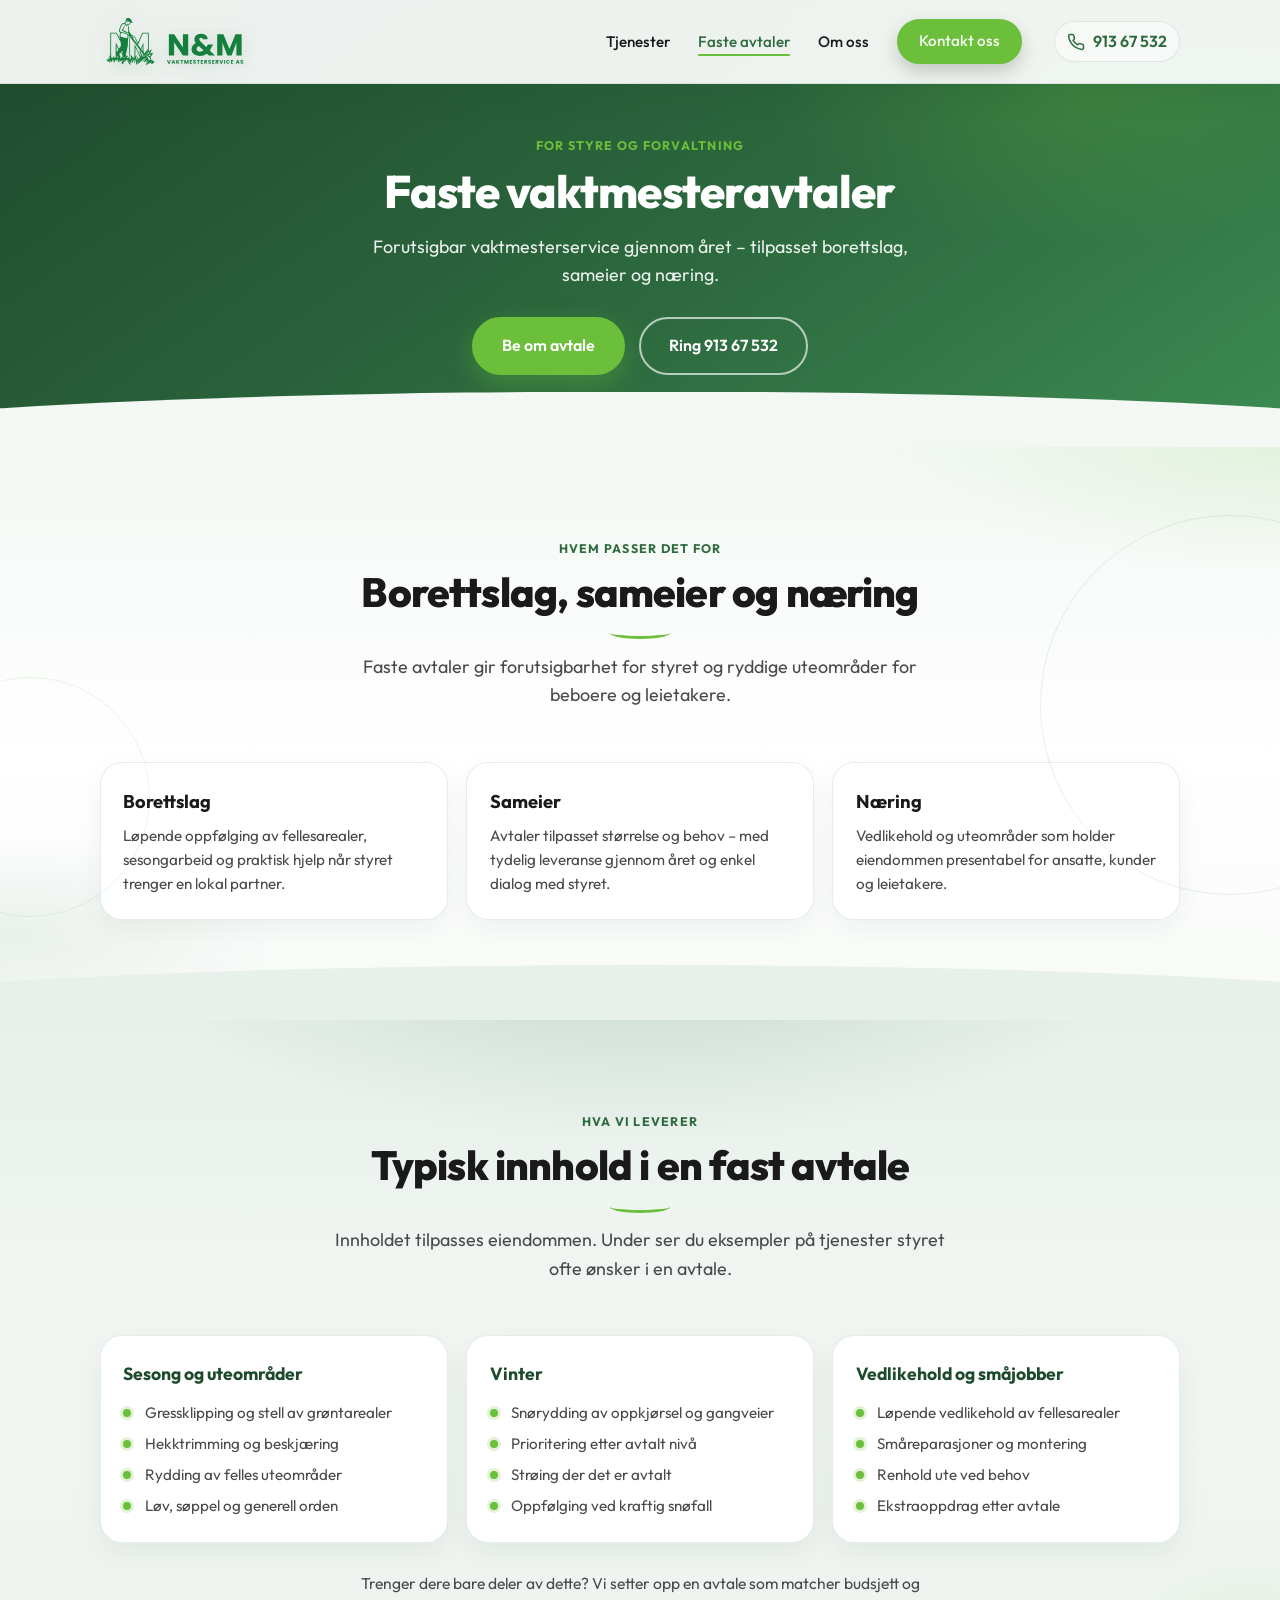
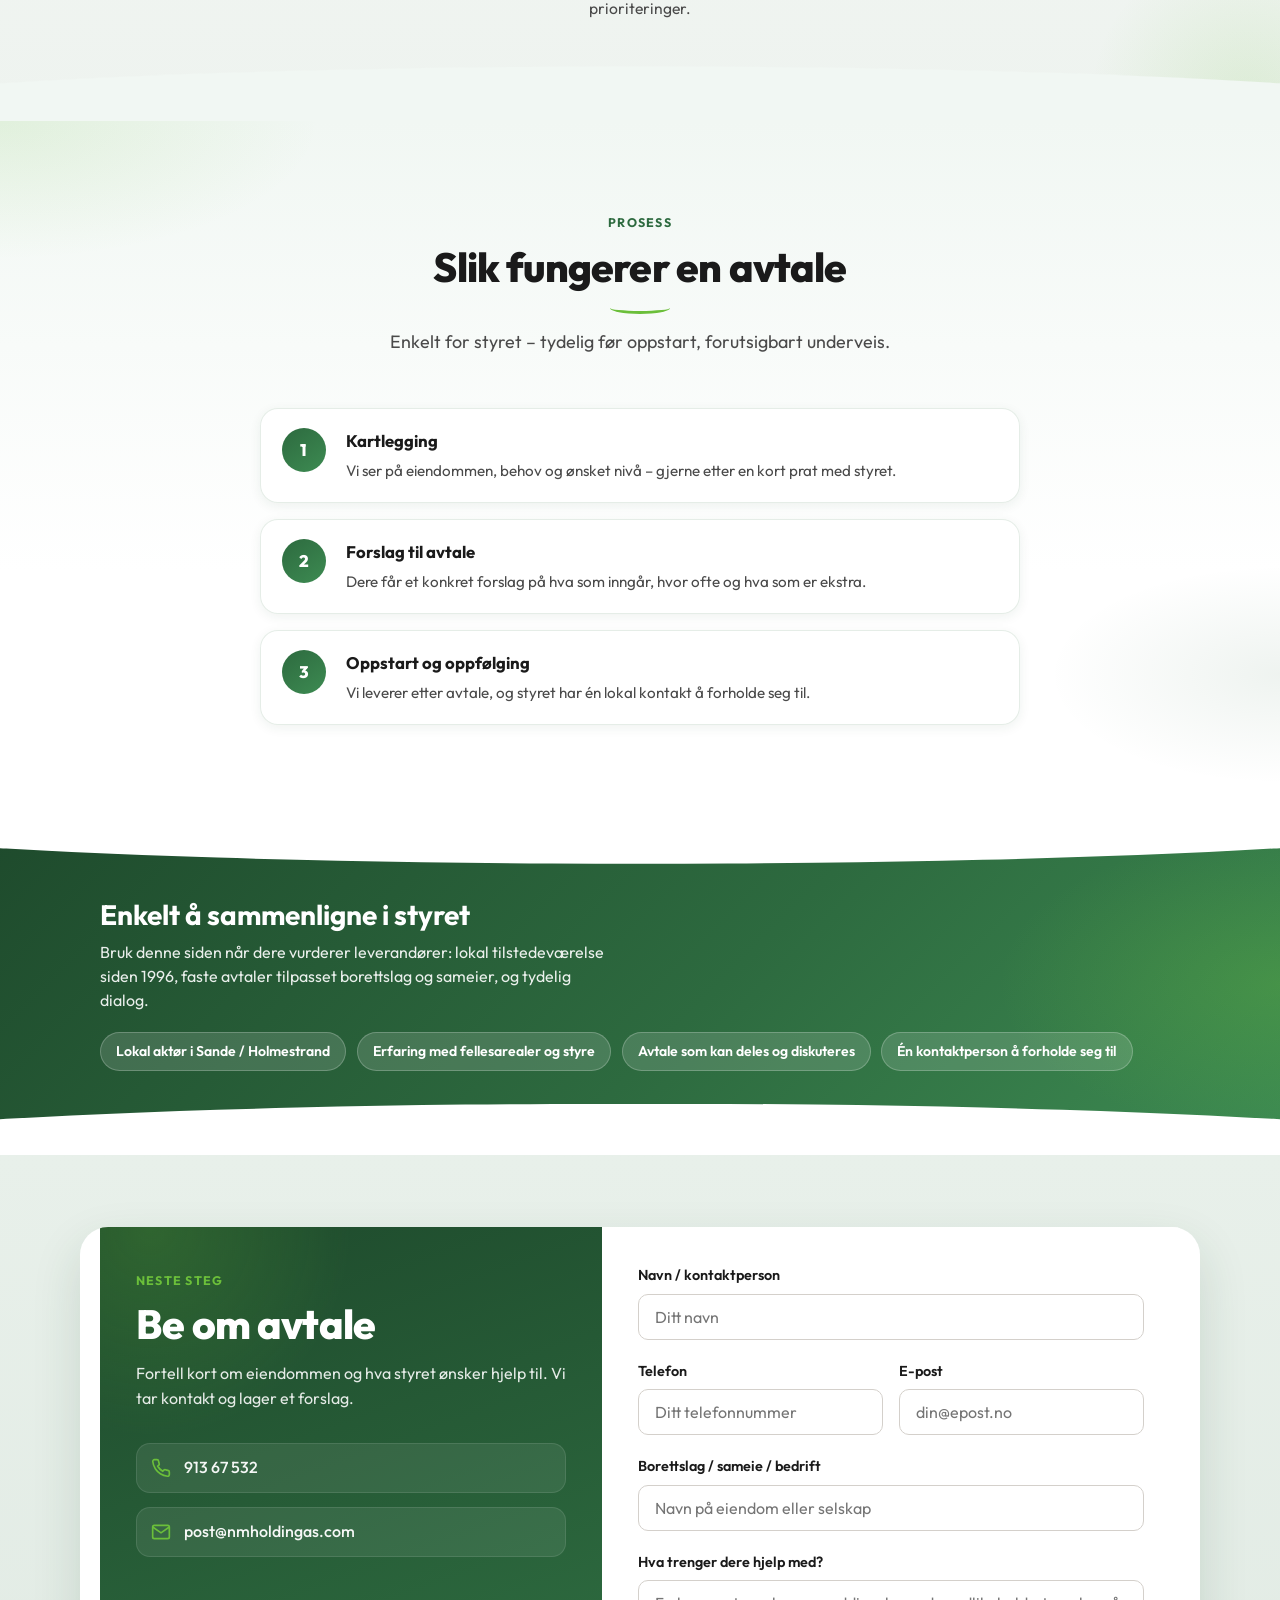
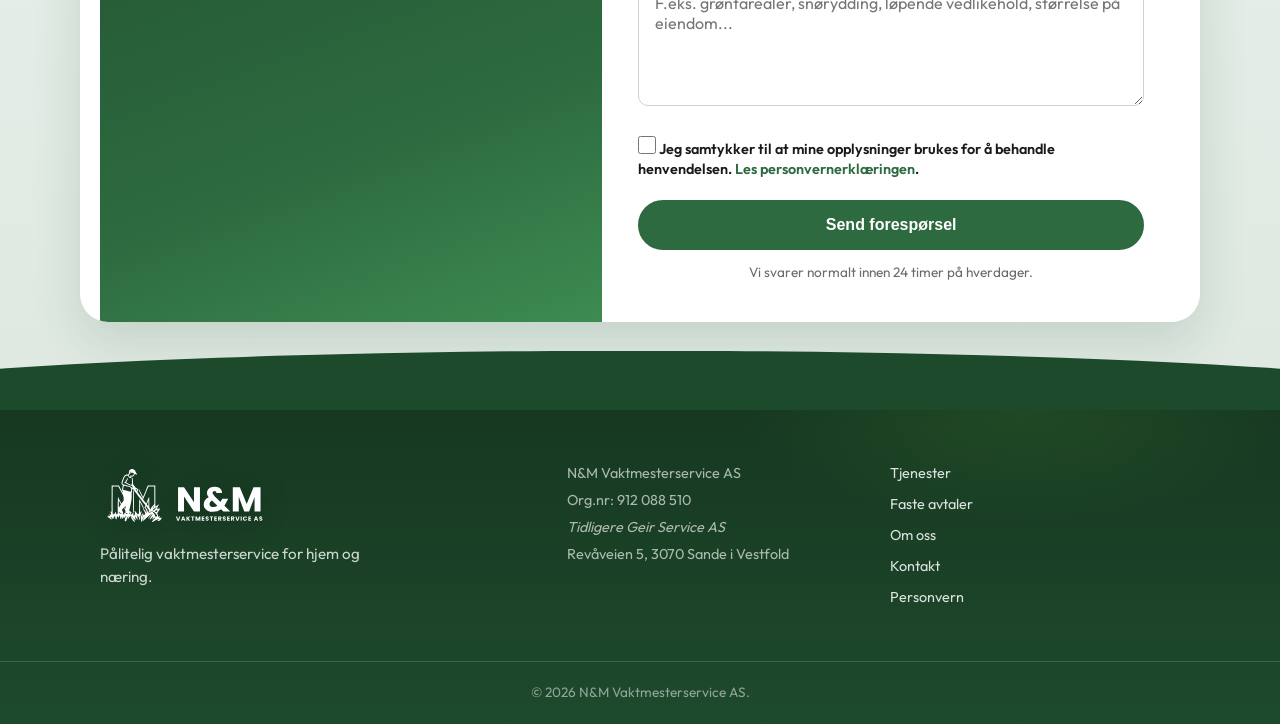
==== commit 5c8522ea: "Update legal name to N&M Vaktmesterservice AS after the name change. Keep Geir Service AS as the for" ====
--- a/faste-avtaler.html
+++ b/faste-avtaler.html
@@ -296,9 +296,9 @@
         <p class="footer__pitch">Pålitelig vaktmesterservice for hjem og næring.</p>
       </div>
       <div class="footer__info">
-        <p>Juridisk navn: Geir Service AS</p>
+        <p>N&amp;M Vaktmesterservice AS</p>
         <p>Org.nr: 912 088 510</p>
-        <p class="footer__legal-note">Under navneendring til N&amp;M Vaktmesterservice AS</p>
+        <p class="footer__legal-note">Tidligere Geir Service AS</p>
         <p>Revåveien 5, 3070 Sande i Vestfold</p>
       </div>
       <div class="footer__links">
@@ -311,7 +311,7 @@
     </div>
     <div class="footer__bottom">
       <div class="container">
-        <p>&copy; 2026 Geir Service AS (under navneendring til N&amp;M Vaktmesterservice AS).</p>
+        <p>&copy; 2026 N&amp;M Vaktmesterservice AS.</p>
       </div>
     </div>
   </footer>
--- a/css/style.css
+++ b/css/style.css
@@ -965,8 +965,9 @@
   height: 100%;
   object-fit: cover;
   object-position: center;
-  clip-path: inset(0 50% 0 0);
-  -webkit-clip-path: inset(0 50% 0 0);
+  /* Reveal after on the right of the divider (left = før, right = etter) */
+  clip-path: inset(0 0 0 50%);
+  -webkit-clip-path: inset(0 0 0 50%);
   -webkit-user-drag: none;
 }
 
@@ -1042,9 +1043,14 @@
 .work-card__image {
   position: relative;
   flex-shrink: 0;
-  aspect-ratio: 4 / 5;
+  aspect-ratio: 4 / 3;
   overflow: hidden;
   background: var(--gray-100);
+}
+
+.work-card--compare .work-card__image {
+  aspect-ratio: 4 / 3;
+  max-height: min(360px, 42vh);
 }
 
 .work-card__image::after {
@@ -1104,35 +1110,29 @@
 
 @media (min-width: 641px) {
   .work-gallery {
-    grid-template-columns: 1.35fr 1fr;
-    grid-template-rows: auto auto;
+    grid-template-columns: 1fr 1fr;
     gap: 1.25rem;
   }
 
-  .work-gallery .work-card:first-child {
-    grid-column: 1;
-    grid-row: 1 / 3;
-  }
-
-  .work-gallery .work-card:first-child .work-card__image {
-    aspect-ratio: auto;
-    flex: 1;
-    min-height: 28rem;
-  }
-
-  .work-gallery .work-card:not(:first-child) .work-card__image {
+  .work-gallery .work-card--compare .work-card__image {
+    aspect-ratio: 4 / 3;
+    max-height: min(340px, 40vh);
+  }
+
+  .work-gallery .work-card:not(.work-card--compare) .work-card__image {
     aspect-ratio: 5 / 4;
+    max-height: min(280px, 36vh);
   }
 }
 
 @media (min-width: 901px) {
   .work-gallery {
-    grid-template-columns: 1.45fr 1fr;
+    grid-template-columns: 1fr 1fr;
     gap: 1.4rem;
   }
 
-  .work-gallery .work-card:first-child .work-card__image {
-    min-height: 34rem;
+  .work-gallery .work-card--compare .work-card__image {
+    max-height: min(360px, 42vh);
   }
 
   .work-card__caption {
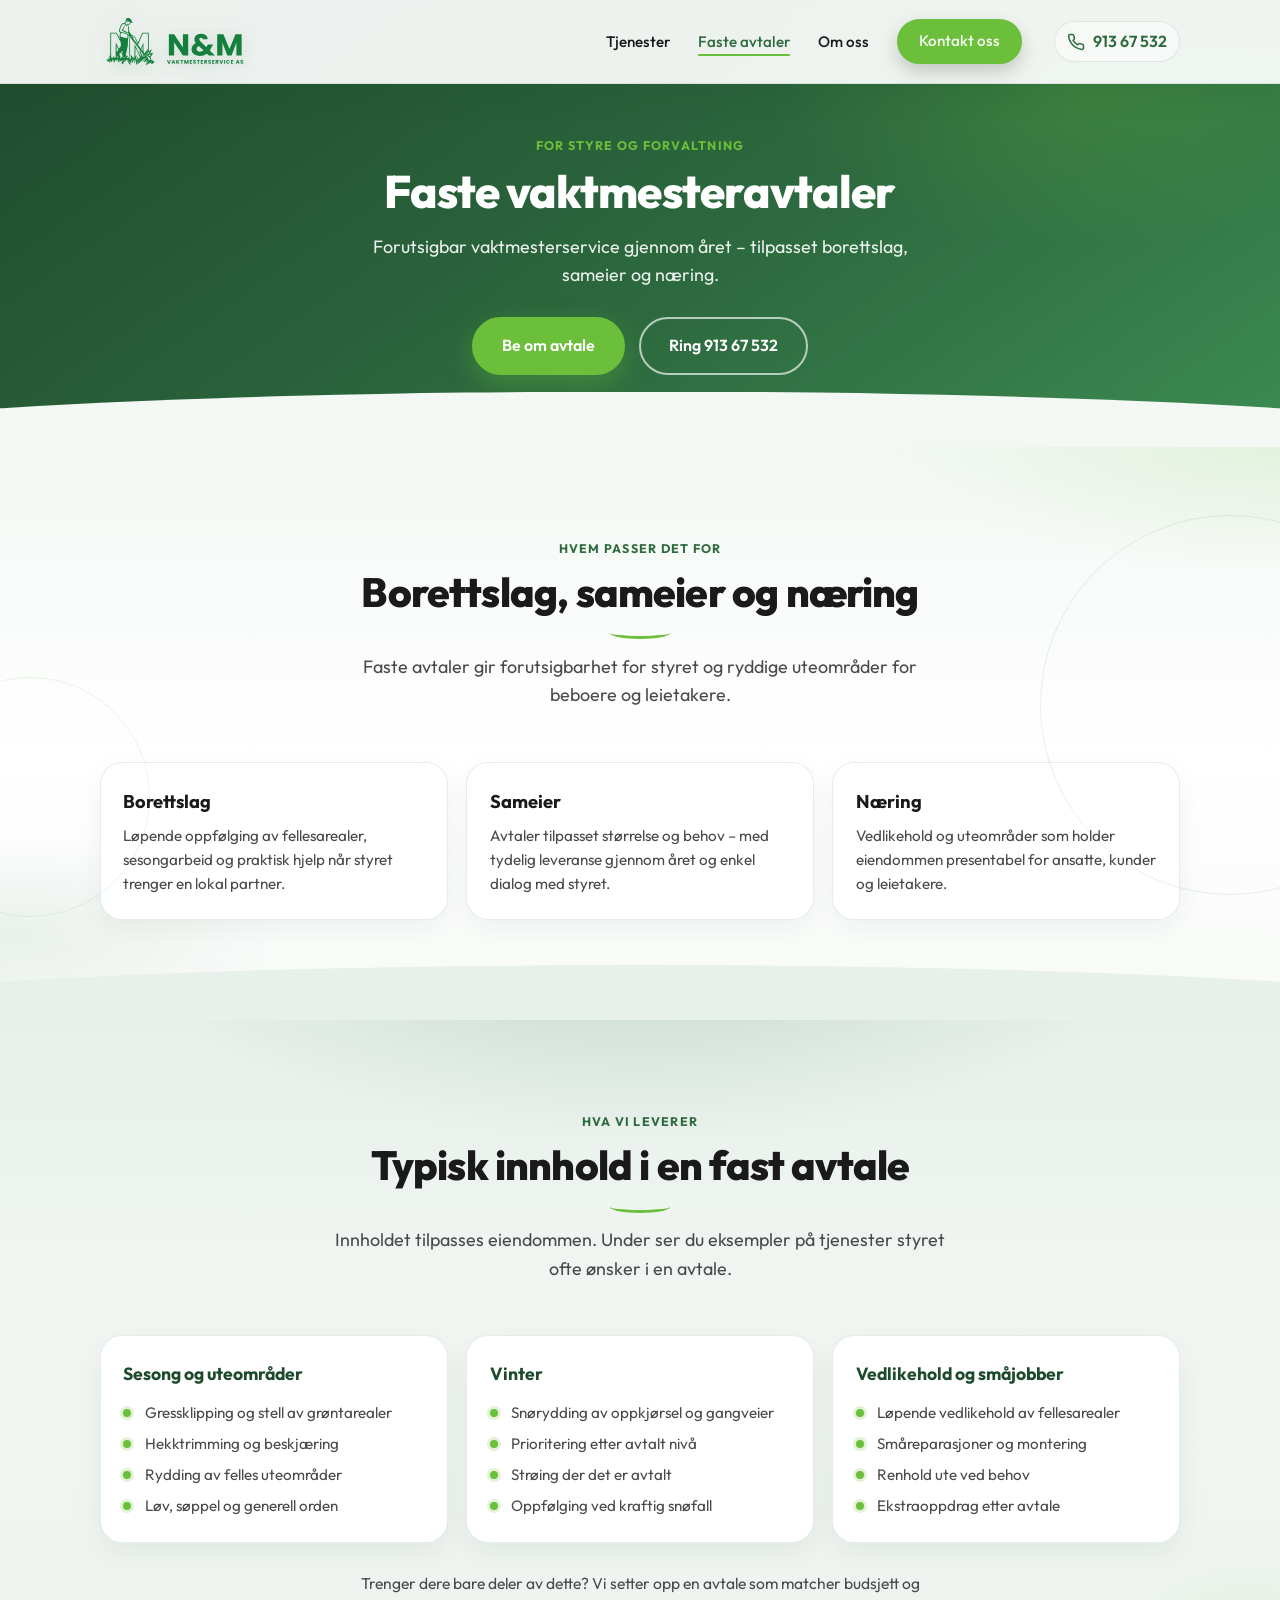
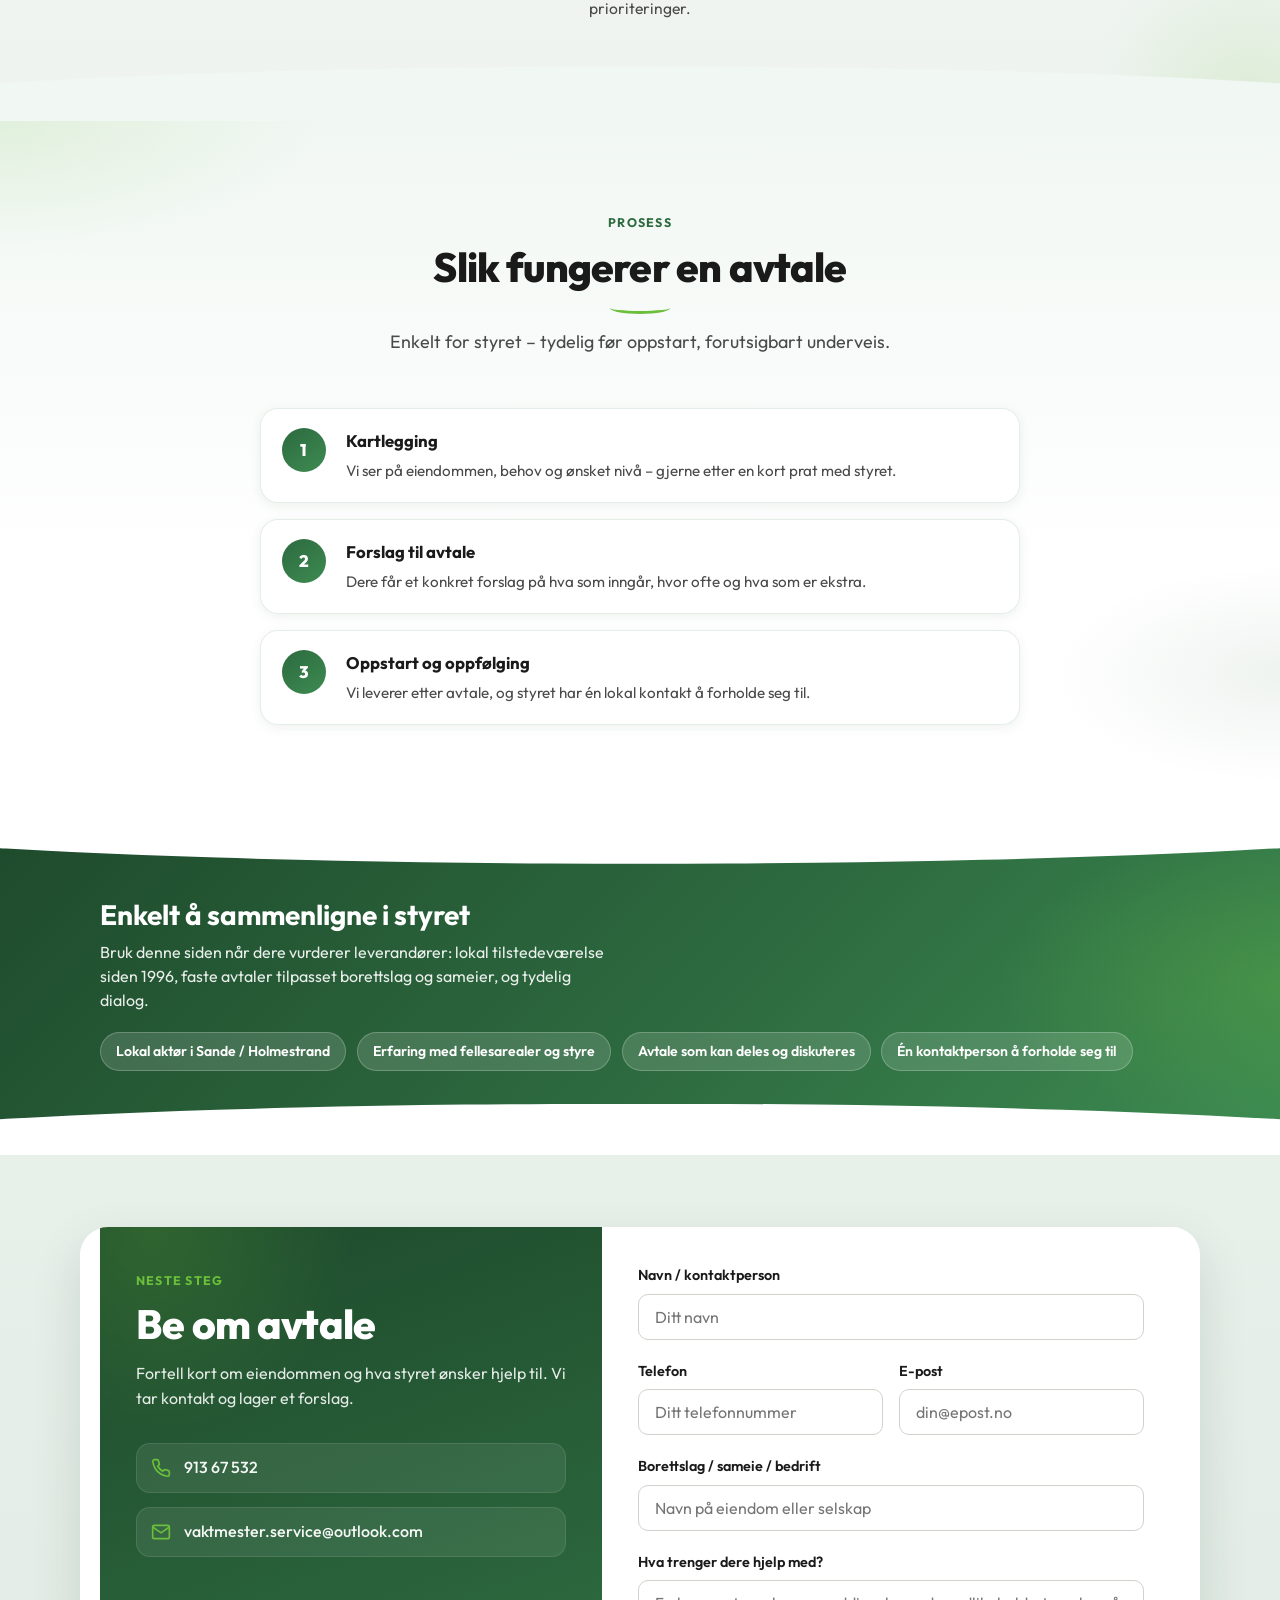
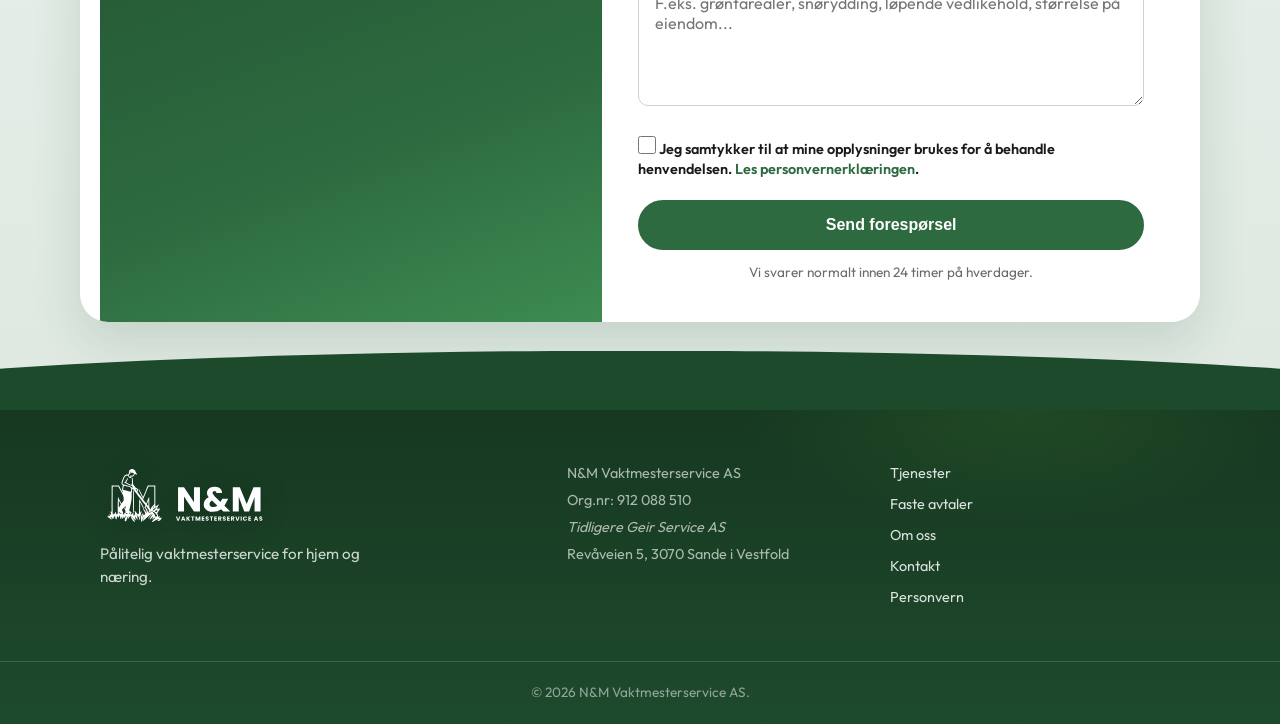
==== commit 952d2dba: "Switch public contact email to the Outlook address. Keep the same address on the contact pages, priv" ====
--- a/faste-avtaler.html
+++ b/faste-avtaler.html
@@ -235,12 +235,12 @@
               </svg>
               <span>913 67 532</span>
             </a>
-            <a href="mailto:post@nmholdingas.com" class="contact__item">
+            <a href="mailto:vaktmester.service@outlook.com" class="contact__item">
               <svg width="20" height="20" viewBox="0 0 24 24" fill="none" stroke="currentColor" stroke-width="2" aria-hidden="true">
                 <path d="M4 4h16c1.1 0 2 .9 2 2v12c0 1.1-.9 2-2 2H4c-1.1 0-2-.9-2-2V6c0-1.1.9-2 2-2z"/>
                 <polyline points="22,6 12,13 2,6"/>
               </svg>
-              <span>post@nmholdingas.com</span>
+              <span>vaktmester.service@outlook.com</span>
             </a>
           </div>
         </div>
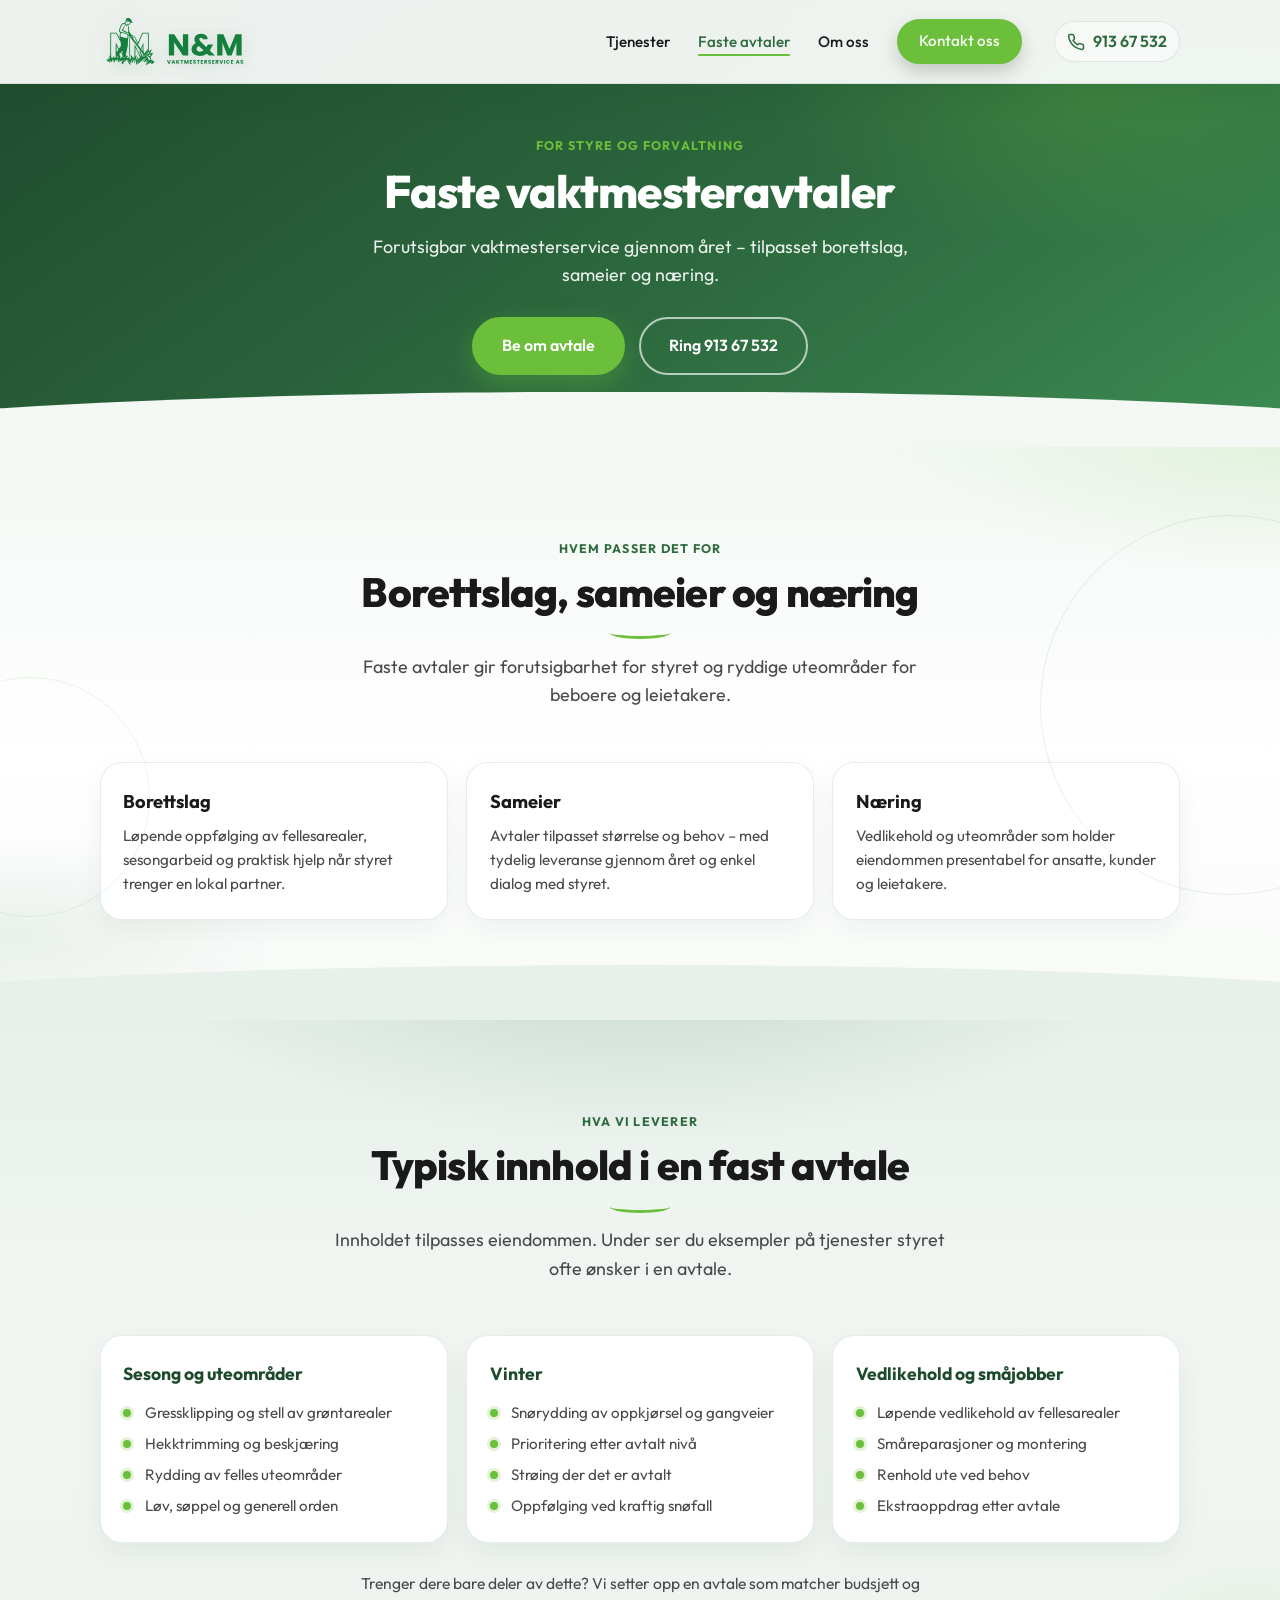
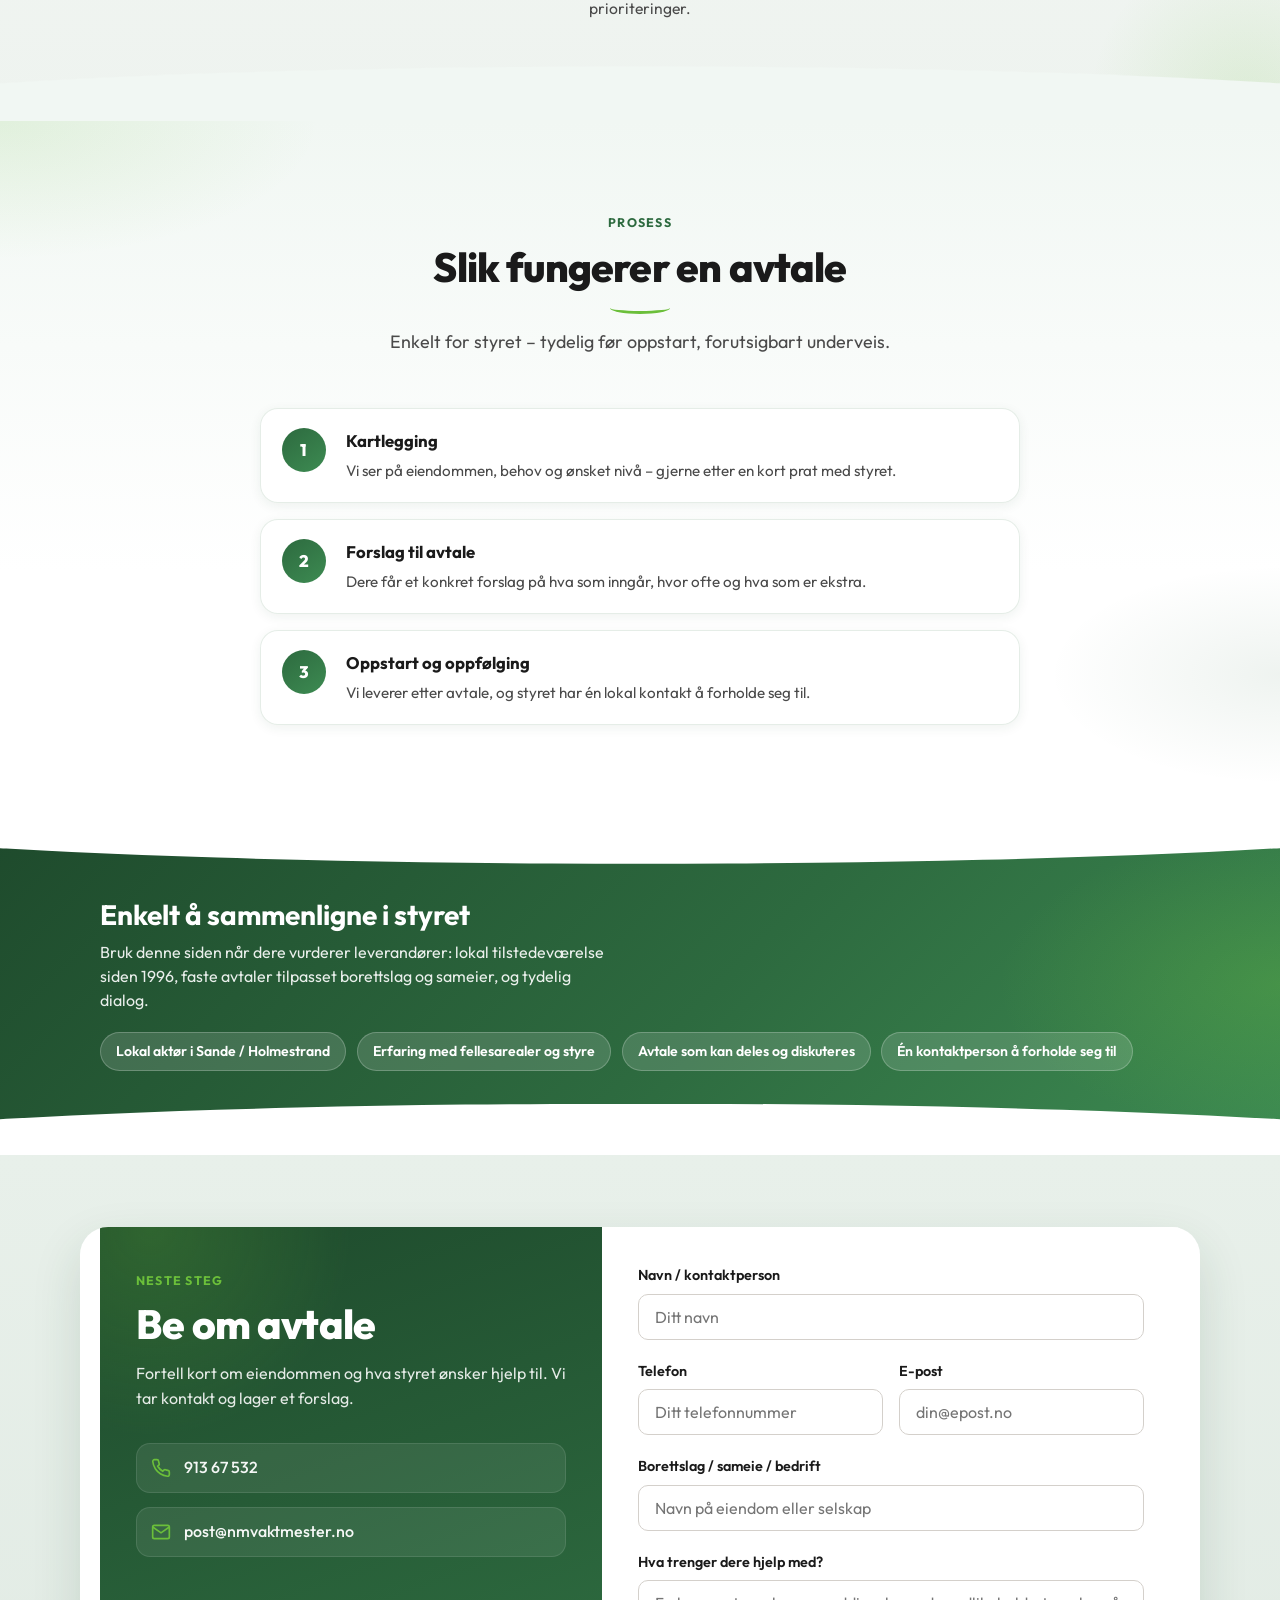
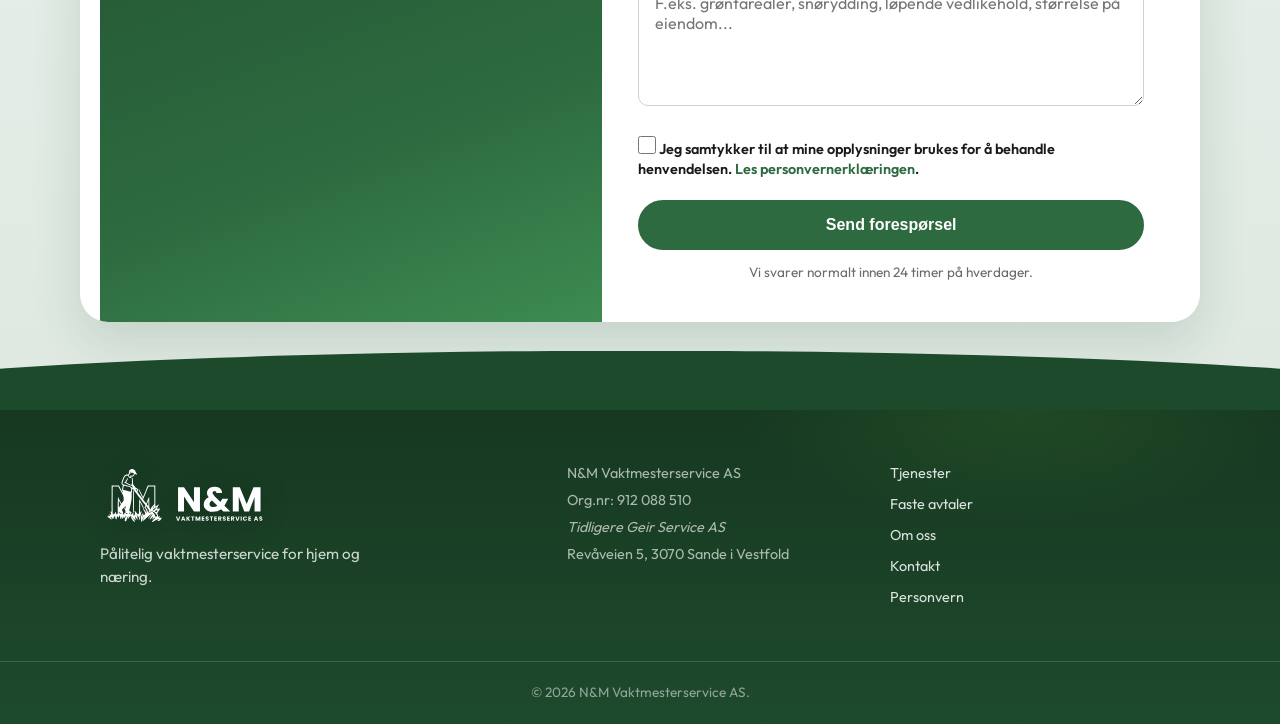
==== commit a4a39b81: "Use post@nmvaktmester.no as the public contact email. Point customers to the domain mailbox instead " ====
--- a/faste-avtaler.html
+++ b/faste-avtaler.html
@@ -235,12 +235,12 @@
               </svg>
               <span>913 67 532</span>
             </a>
-            <a href="mailto:vaktmester.service@outlook.com" class="contact__item">
+            <a href="mailto:post@nmvaktmester.no" class="contact__item">
               <svg width="20" height="20" viewBox="0 0 24 24" fill="none" stroke="currentColor" stroke-width="2" aria-hidden="true">
                 <path d="M4 4h16c1.1 0 2 .9 2 2v12c0 1.1-.9 2-2 2H4c-1.1 0-2-.9-2-2V6c0-1.1.9-2 2-2z"/>
                 <polyline points="22,6 12,13 2,6"/>
               </svg>
-              <span>vaktmester.service@outlook.com</span>
+              <span>post@nmvaktmester.no</span>
             </a>
           </div>
         </div>
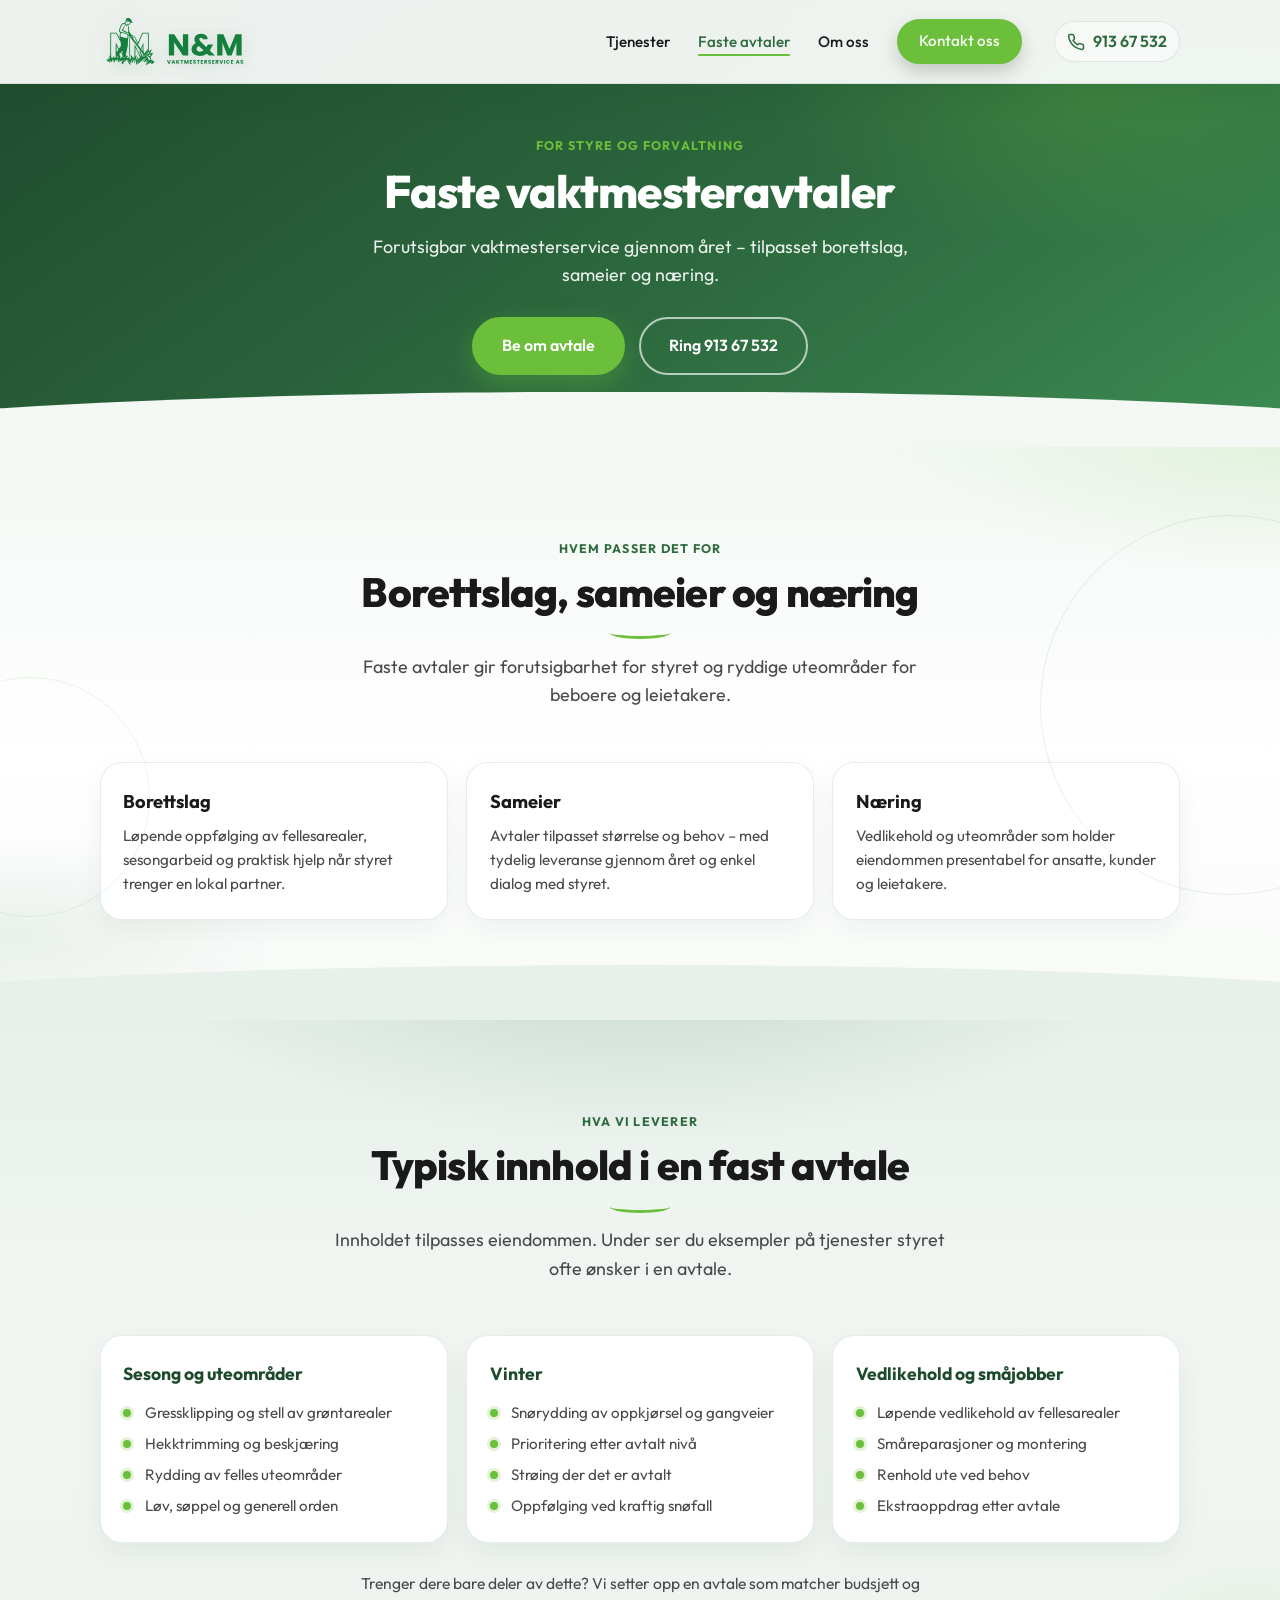
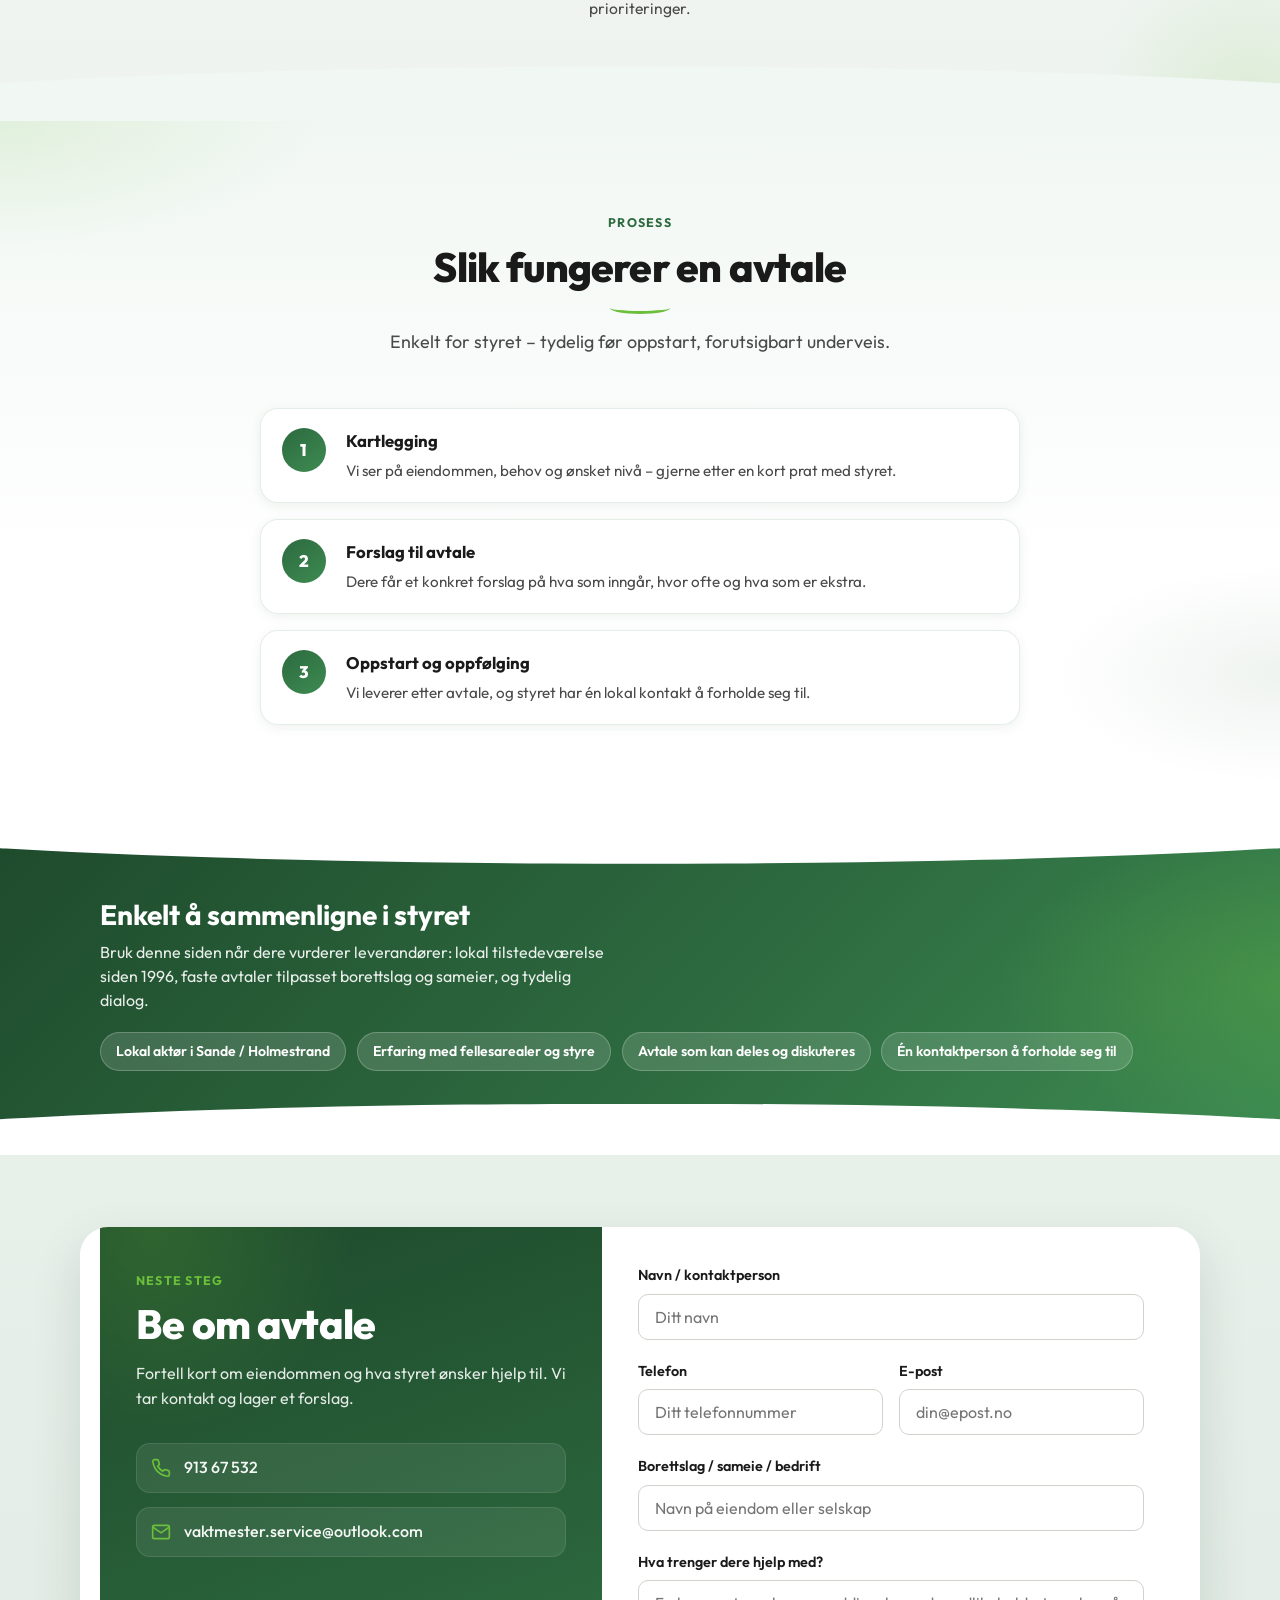
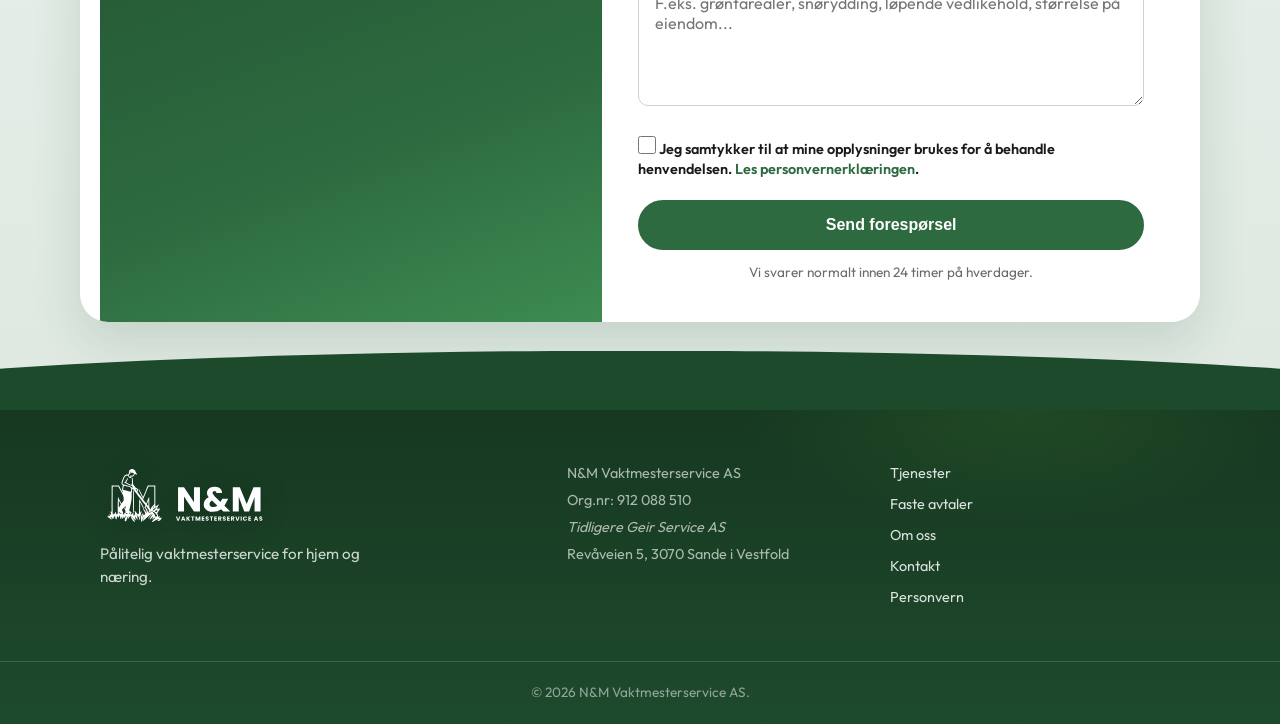
==== commit d7346834: "Revert public email to the Outlook address. post@nmvaktmester.no was the wrong mailbox to show on th" ====
--- a/faste-avtaler.html
+++ b/faste-avtaler.html
@@ -235,12 +235,12 @@
               </svg>
               <span>913 67 532</span>
             </a>
-            <a href="mailto:post@nmvaktmester.no" class="contact__item">
+            <a href="mailto:vaktmester.service@outlook.com" class="contact__item">
               <svg width="20" height="20" viewBox="0 0 24 24" fill="none" stroke="currentColor" stroke-width="2" aria-hidden="true">
                 <path d="M4 4h16c1.1 0 2 .9 2 2v12c0 1.1-.9 2-2 2H4c-1.1 0-2-.9-2-2V6c0-1.1.9-2 2-2z"/>
                 <polyline points="22,6 12,13 2,6"/>
               </svg>
-              <span>post@nmvaktmester.no</span>
+              <span>vaktmester.service@outlook.com</span>
             </a>
           </div>
         </div>
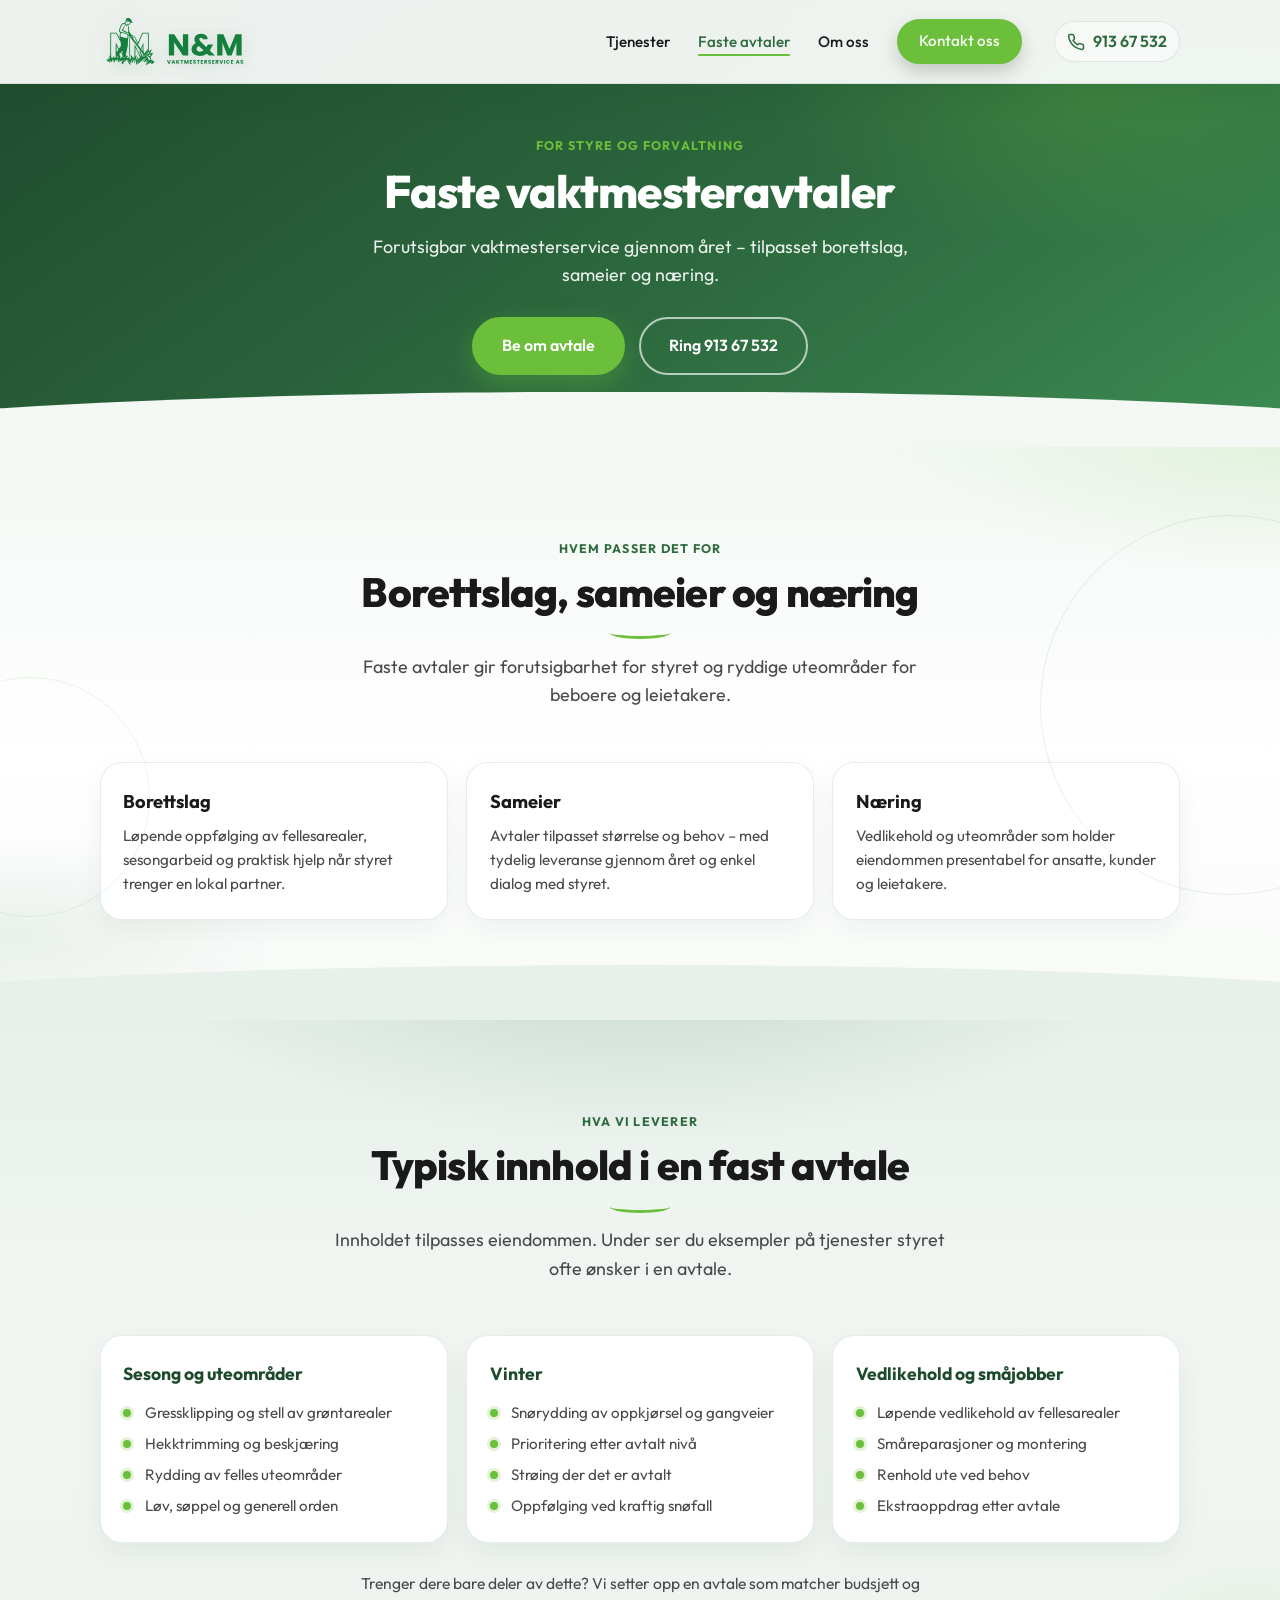
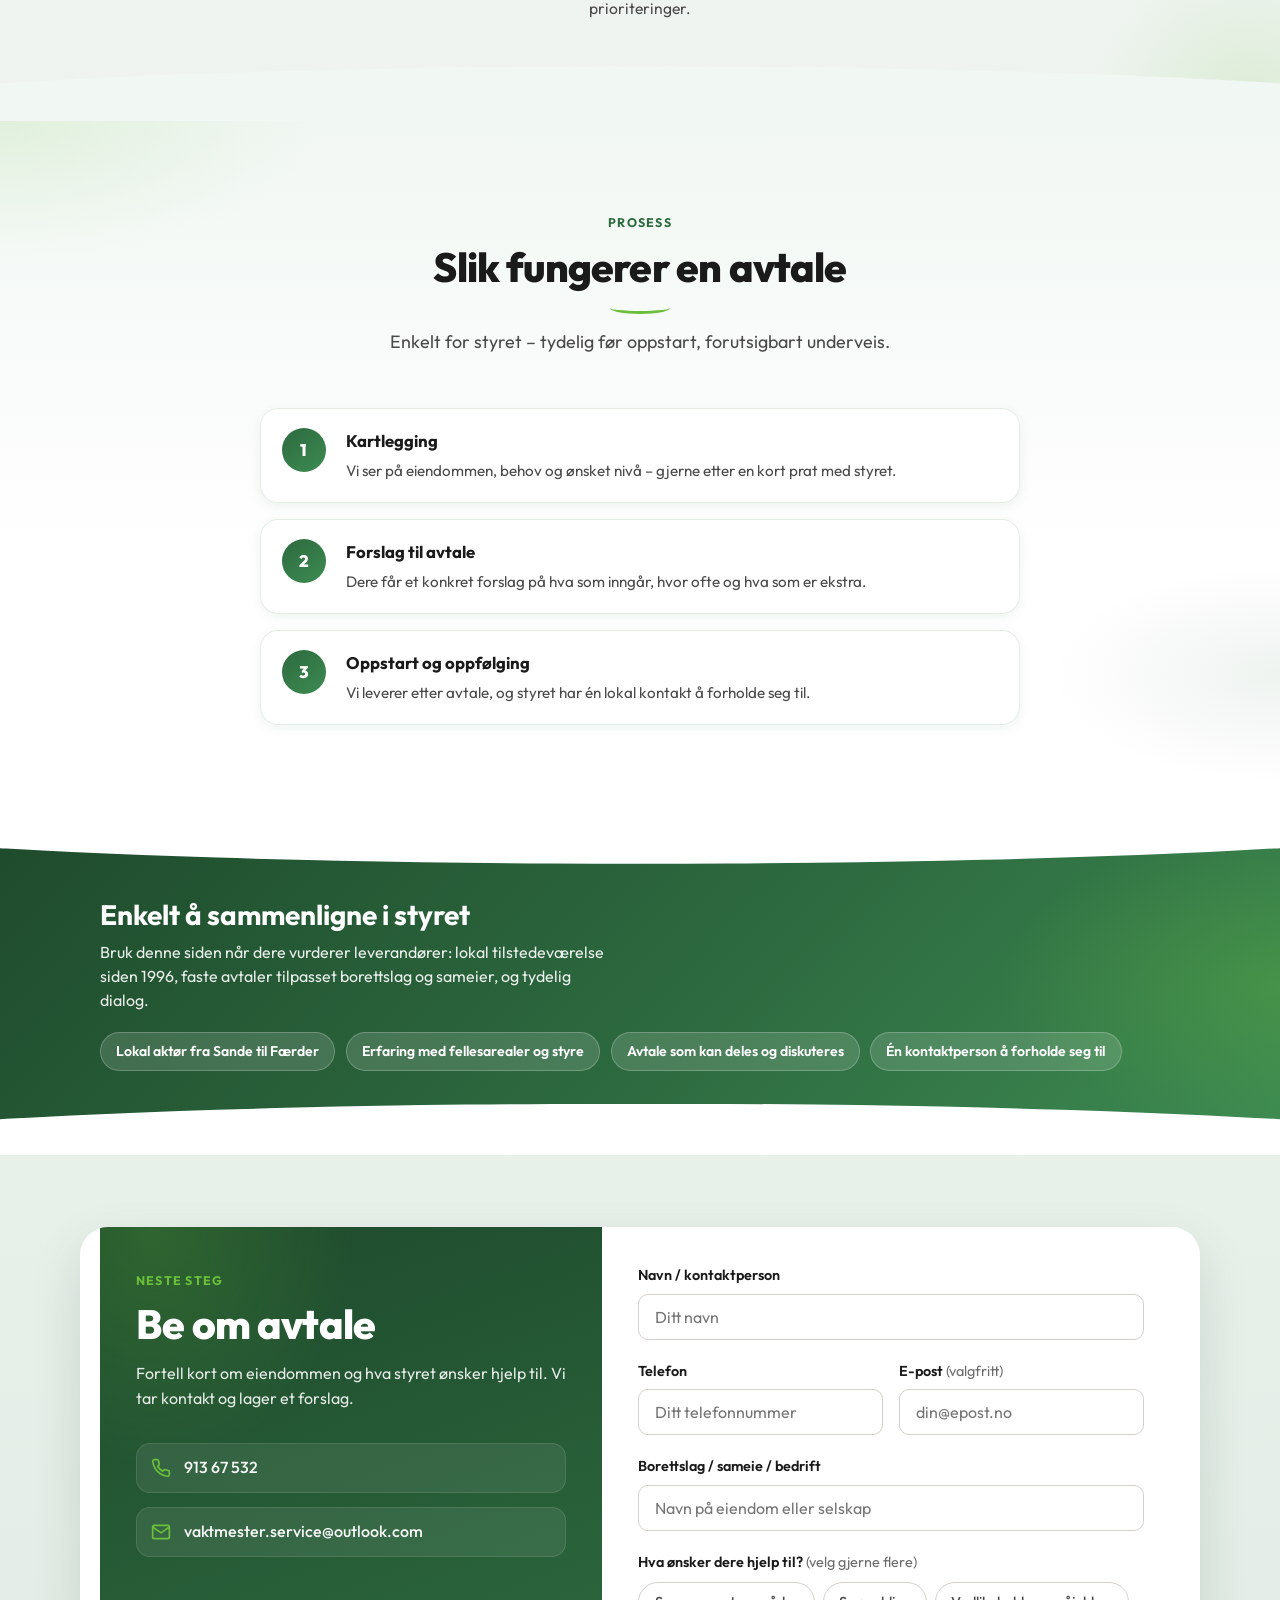
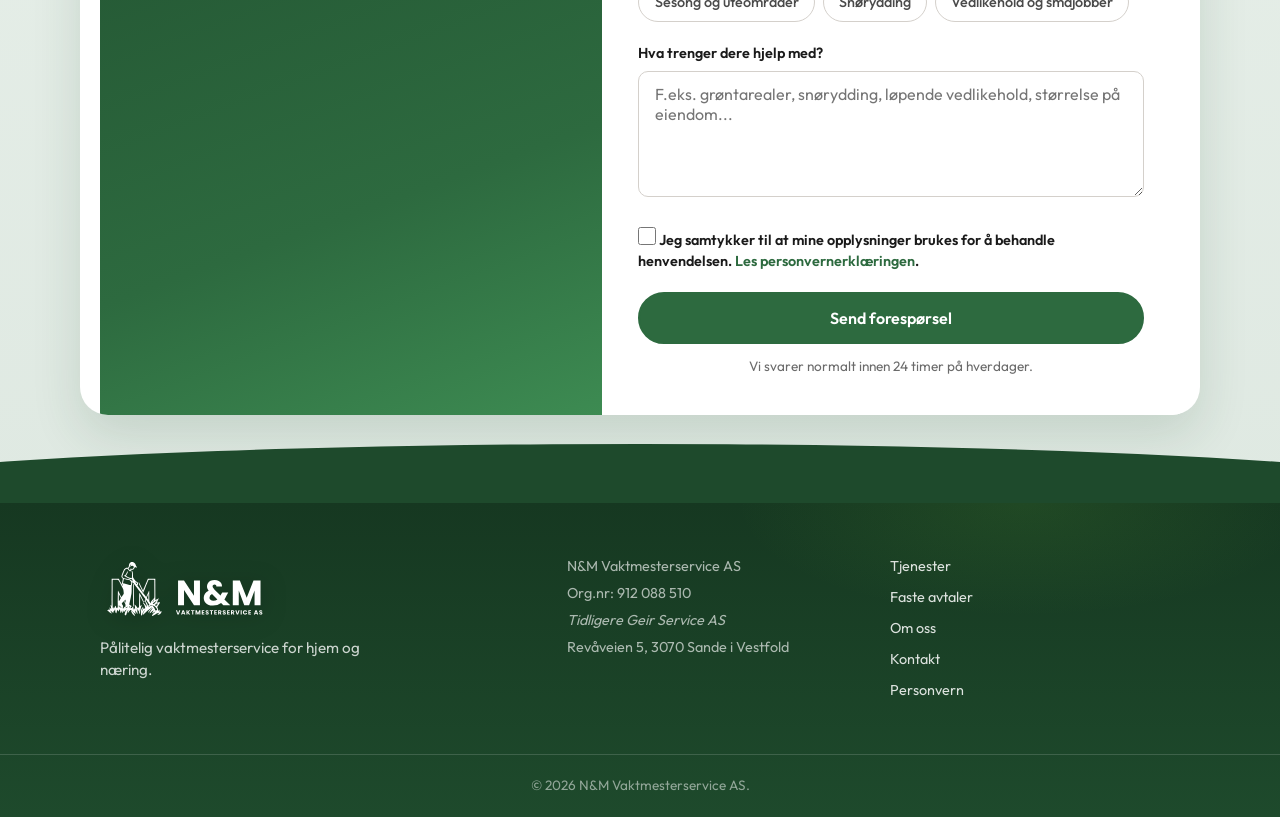
==== commit 002b2d0c: "Refresh site with faster images, area map, new gallery and analytics prep. - Serve WebP and a mobile" ====
--- a/faste-avtaler.html
+++ b/faste-avtaler.html
@@ -14,12 +14,15 @@
   <meta property="og:title" content="Faste vaktmesteravtaler | N&M Vaktmesterservice AS">
   <meta property="og:description" content="Oversikt over faste tjenester for borettslag, sameier og næring. Enkelt å dele i styret.">
   <meta property="og:url" content="https://nmvaktmester.no/faste-avtaler.html">
-  <meta property="og:image" content="https://nmvaktmester.no/assets/hero/hedge.jpg">
+  <meta property="og:image" content="https://nmvaktmester.no/assets/hero/og-image.jpg">
+  <meta property="og:image:width" content="1200">
+  <meta property="og:image:height" content="630">
+  <meta property="og:image:alt" content="Uteområde med hekk og grøntareal ved borettslag i Holmestrand">
 
   <meta name="twitter:card" content="summary_large_image">
   <meta name="twitter:title" content="Faste vaktmesteravtaler | N&M Vaktmesterservice AS">
   <meta name="twitter:description" content="Oversikt over faste tjenester for borettslag, sameier og næring.">
-  <meta name="twitter:image" content="https://nmvaktmester.no/assets/hero/hedge.jpg">
+  <meta name="twitter:image" content="https://nmvaktmester.no/assets/hero/og-image.jpg">
   <meta name="theme-color" content="#1e4a2c">
 
   <link rel="preconnect" href="https://fonts.googleapis.com">
@@ -28,8 +31,39 @@
   <link rel="stylesheet" href="css/style.css">
   <link rel="icon" href="assets/logo/favicon-32.png" type="image/png" sizes="32x32">
   <link rel="apple-touch-icon" href="assets/logo/favicon-180.png">
+  <script type="application/ld+json">
+  {
+    "@context": "https://schema.org",
+    "@graph": [
+      {
+        "@type": "Service",
+        "name": "Faste vaktmesteravtaler",
+        "serviceType": "Vaktmestertjenester",
+        "description": "Faste vaktmesteravtaler for borettslag, sameier og næring: sesongarbeid og uteområder, snørydding og løpende vedlikehold av fellesarealer.",
+        "url": "https://nmvaktmester.no/faste-avtaler.html",
+        "provider": { "@id": "https://nmvaktmester.no/#bedrift", "@type": "LocalBusiness", "name": "N&M Vaktmesterservice AS" },
+        "areaServed": [
+          { "@type": "AdministrativeArea", "name": "Holmestrand kommune" },
+          { "@type": "AdministrativeArea", "name": "Horten kommune" },
+          { "@type": "City", "name": "Tønsberg" },
+          { "@type": "AdministrativeArea", "name": "Færder kommune" }
+        ],
+        "audience": { "@type": "Audience", "audienceType": "Borettslag, sameier og næring" }
+      },
+      {
+        "@type": "BreadcrumbList",
+        "itemListElement": [
+          { "@type": "ListItem", "position": 1, "name": "Forside", "item": "https://nmvaktmester.no/" },
+          { "@type": "ListItem", "position": 2, "name": "Faste avtaler", "item": "https://nmvaktmester.no/faste-avtaler.html" }
+        ]
+      }
+    ]
+  }
+  </script>
 </head>
 <body>
+
+  <a class="skip-link" href="#hovedinnhold">Hopp til innhold</a>
 
   <div class="scroll-progress" aria-hidden="true">
     <div class="scroll-progress__bar" id="scroll-progress-bar"></div>
@@ -67,8 +101,8 @@
     </div>
   </header>
 
-  <main>
-    <section class="page-hero">
+  <main id="hovedinnhold">
+    <section class="page-hero" data-track-area="hero">
       <div class="container page-hero__inner">
         <p class="section__eyebrow section__eyebrow--on-dark">For styre og forvaltning</p>
         <h1 class="page-hero__title">Faste vaktmesteravtaler</h1>
@@ -200,7 +234,7 @@
       </div>
     </section>
 
-    <section class="trust-strip" aria-label="Sammenligning">
+    <section class="trust-strip" aria-label="Sammenligning" data-track-area="tilbudsstripe">
       <div class="curve curve--top" aria-hidden="true"></div>
       <div class="container trust-strip__inner trust-strip__inner--stack">
         <div class="trust-strip__copy">
@@ -211,7 +245,7 @@
           </p>
         </div>
         <ul class="compare-points">
-          <li>Lokal aktør i Sande / Holmestrand</li>
+          <li>Lokal aktør fra Sande til Færder</li>
           <li>Erfaring med fellesarealer og styre</li>
           <li>Avtale som kan deles og diskuteres</li>
           <li>Én kontaktperson å forholde seg til</li>
@@ -248,24 +282,36 @@
         <form class="contact__form" id="contact-form" action="https://formspree.io/f/mykdepdl" method="POST">
           <input type="hidden" name="_subject" value="Forespørsel om fast avtale">
           <input type="hidden" name="side" value="Faste avtaler">
+          <div class="form-hp" aria-hidden="true">
+            <label for="website">La dette feltet stå tomt</label>
+            <input type="text" id="website" name="_gotcha" tabindex="-1" autocomplete="off">
+          </div>
           <div class="form-group">
             <label for="name">Navn / kontaktperson</label>
-            <input type="text" id="name" name="name" required placeholder="Ditt navn">
+            <input type="text" id="name" name="name" required placeholder="Ditt navn" autocomplete="name">
           </div>
           <div class="form-row">
             <div class="form-group">
               <label for="phone">Telefon</label>
-              <input type="tel" id="phone" name="phone" required placeholder="Ditt telefonnummer">
+              <input type="tel" id="phone" name="phone" required placeholder="Ditt telefonnummer" autocomplete="tel" inputmode="tel">
             </div>
             <div class="form-group">
-              <label for="email">E-post</label>
-              <input type="email" id="email" name="email" placeholder="din@epost.no">
+              <label for="email">E-post <span class="form-optional">(valgfritt)</span></label>
+              <input type="email" id="email" name="email" placeholder="din@epost.no" autocomplete="email">
             </div>
           </div>
           <div class="form-group">
             <label for="org">Borettslag / sameie / bedrift</label>
-            <input type="text" id="org" name="organisasjon" placeholder="Navn på eiendom eller selskap">
-          </div>
+            <input type="text" id="org" name="organisasjon" placeholder="Navn på eiendom eller selskap" autocomplete="organization">
+          </div>
+          <fieldset class="form-group form-chips">
+            <legend>Hva ønsker dere hjelp til? <span class="form-optional">(velg gjerne flere)</span></legend>
+            <div class="chips">
+              <label class="chip"><input type="checkbox" name="tjenester" value="Sesong og uteområder"><span>Sesong og uteområder</span></label>
+              <label class="chip"><input type="checkbox" name="tjenester" value="Snørydding"><span>Snørydding</span></label>
+              <label class="chip"><input type="checkbox" name="tjenester" value="Vedlikehold og småjobber"><span>Vedlikehold og småjobber</span></label>
+            </div>
+          </fieldset>
           <div class="form-group">
             <label for="message">Hva trenger dere hjelp med?</label>
             <textarea id="message" name="message" rows="5" required placeholder="F.eks. grøntarealer, snørydding, løpende vedlikehold, størrelse på eiendom..."></textarea>
@@ -287,6 +333,17 @@
     </section>
   </main>
 
+  <!-- Fast knapperad på mobil -->
+  <div class="mobile-cta" data-track-area="mobilknapp" aria-hidden="true">
+    <a href="tel:+4791367532" class="mobile-cta__btn mobile-cta__btn--call" tabindex="-1">
+      <svg width="18" height="18" viewBox="0 0 24 24" fill="none" stroke="currentColor" stroke-width="2" aria-hidden="true">
+        <path d="M22 16.92v3a2 2 0 0 1-2.18 2 19.79 19.79 0 0 1-8.63-3.07 19.5 19.5 0 0 1-6-6 19.79 19.79 0 0 1-3.07-8.67A2 2 0 0 1 4.11 2h3a2 2 0 0 1 2 1.72c.127.96.361 1.903.7 2.81a2 2 0 0 1-.45 2.11L8.09 9.91a16 16 0 0 0 6 6l1.27-1.27a2 2 0 0 1 2.11-.45c.907.339 1.85.573 2.81.7A2 2 0 0 1 22 16.92z"/>
+      </svg>
+      Ring oss
+    </a>
+    <a href="#kontakt-avtale" class="mobile-cta__btn mobile-cta__btn--quote" tabindex="-1">Be om avtale</a>
+  </div>
+
   <footer class="footer">
     <div class="container footer__inner">
       <div class="footer__brand">
@@ -316,6 +373,7 @@
     </div>
   </footer>
 
+  <script src="js/analytics.js"></script>
   <script src="js/main.js"></script>
 </body>
 </html>
--- a/css/style.css
+++ b/css/style.css
@@ -28,6 +28,7 @@
   --surface-work: #e7f0ea;
   --surface-about: #f1f7f3;
   --surface-area: #ffffff;
+  --surface-faq: #ffffff;
   --surface-contact: #e8f0ea;
 }
 
@@ -73,6 +74,13 @@
   max-width: 100%;
   height: auto;
   display: block;
+}
+
+button,
+input,
+textarea,
+select {
+  font-family: inherit;
 }
 
 a {
@@ -471,6 +479,10 @@
   z-index: -2;
 }
 
+.hero__media picture {
+  display: contents;
+}
+
 .hero__media-img {
   width: 100%;
   height: 100%;
@@ -536,6 +548,35 @@
   flex-wrap: wrap;
   justify-content: center;
   gap: 0.9rem;
+}
+
+.hero__facts {
+  display: flex;
+  flex-wrap: wrap;
+  justify-content: center;
+  gap: 0.5rem 1.4rem;
+  list-style: none;
+  margin-top: 1.9rem;
+  font-size: 0.92rem;
+  font-weight: 500;
+  color: rgba(255, 255, 255, 0.9);
+}
+
+.hero__facts li {
+  display: inline-flex;
+  align-items: center;
+  gap: 0.45rem;
+}
+
+.hero__facts li::before {
+  content: "";
+  width: 1rem;
+  height: 1rem;
+  flex-shrink: 0;
+  border-radius: 50%;
+  background:
+    url("data:image/svg+xml,%3Csvg xmlns='http://www.w3.org/2000/svg' viewBox='0 0 24 24' fill='none' stroke='white' stroke-width='3.2' stroke-linecap='round' stroke-linejoin='round'%3E%3Cpath d='M20 6 9 17l-5-5'/%3E%3C/svg%3E") center / 62% no-repeat,
+    var(--green-accent);
 }
 
 @keyframes riseIn {
@@ -932,12 +973,6 @@
   pointer-events: none;
 }
 
-.work-gallery {
-  display: grid;
-  grid-template-columns: 1fr;
-  gap: 1.35rem;
-}
-
 .compare {
   position: relative;
   width: 100%;
@@ -945,7 +980,16 @@
   cursor: ew-resize;
   user-select: none;
   -webkit-user-select: none;
-  touch-action: none;
+  touch-action: pan-y;
+}
+
+.compare:focus-visible {
+  outline: 3px solid var(--green-accent);
+  outline-offset: -3px;
+}
+
+.compare picture {
+  display: contents;
 }
 
 .compare__before {
@@ -955,6 +999,7 @@
   object-fit: cover;
   object-position: center;
   -webkit-user-drag: none;
+  transition: opacity 0.35s ease;
 }
 
 .compare__after {
@@ -969,6 +1014,7 @@
   clip-path: inset(0 0 0 50%);
   -webkit-clip-path: inset(0 0 0 50%);
   -webkit-user-drag: none;
+  transition: opacity 0.35s ease;
 }
 
 .compare__divider {
@@ -1022,121 +1068,269 @@
   right: 1rem;
 }
 
-.work-card {
+/* Galleri: stort før/etter-bilde + valg av oppdrag */
+.showcase {
+  position: relative;
+  z-index: 1;
+  display: grid;
+  grid-template-columns: auto minmax(0, 1fr);
+  gap: 2.5rem;
+  align-items: start;
+  max-width: 1040px;
+  margin: 0 auto;
+}
+
+.showcase__stage {
+  position: relative;
+  margin: 0;
+  width: clamp(340px, calc((100svh - 140px) * 0.75), 520px);
+  aspect-ratio: 3 / 4;
+  border-radius: 26px;
+  overflow: hidden;
+  background: var(--gray-100);
+  border: 1px solid rgba(45, 106, 63, 0.12);
+  box-shadow: 0 24px 60px rgba(30, 74, 44, 0.18);
+}
+
+.showcase__stage .compare {
+  position: absolute;
+  inset: 0;
+}
+
+.showcase__stage.is-switching .compare__before,
+.showcase__stage.is-switching .compare__after {
+  opacity: 0.25;
+}
+
+.showcase__caption {
+  position: absolute;
+  top: 1rem;
+  left: 1rem;
+  z-index: 2;
+  display: inline-flex;
+  align-items: center;
+  gap: 0.45rem;
+  max-width: calc(100% - 2rem);
+  padding: 0.4rem 0.9rem;
+  font-size: 0.88rem;
+  font-weight: 700;
+  color: var(--green-dark);
+  background: rgba(255, 255, 255, 0.94);
+  border-radius: var(--radius-pill);
+  box-shadow: 0 6px 16px rgba(0, 0, 0, 0.16);
+  pointer-events: none;
+}
+
+.showcase__caption::before {
+  content: "";
+  width: 0.55rem;
+  height: 0.55rem;
+  flex-shrink: 0;
+  border-radius: 50%;
+  background: var(--green-accent);
+  box-shadow: 0 0 0 3px rgba(107, 191, 58, 0.25);
+}
+
+.showcase__side {
   display: flex;
   flex-direction: column;
-  height: 100%;
+  gap: 0.8rem;
+  min-width: 0;
+}
+
+.showcase__label {
+  font-size: 0.75rem;
+  font-weight: 700;
+  text-transform: uppercase;
+  letter-spacing: 0.1em;
+  color: var(--green);
+}
+
+.showcase__label:not(:first-child) {
+  margin-top: 0.9rem;
+}
+
+.showcase__jobs {
+  display: grid;
+  gap: 0.6rem;
+}
+
+.job {
+  display: grid;
+  grid-template-columns: 64px minmax(0, 1fr);
+  gap: 1rem;
+  align-items: center;
+  width: 100%;
+  padding: 0.65rem 1rem 0.65rem 0.65rem;
+  text-align: left;
+  font: inherit;
+  color: inherit;
+  background: rgba(255, 255, 255, 0.7);
+  border: 1px solid rgba(45, 106, 63, 0.12);
+  border-radius: 18px;
+  cursor: pointer;
+  transition: background 0.2s ease, border-color 0.2s ease, box-shadow 0.25s ease, transform 0.2s ease;
+}
+
+.job:hover {
   background: var(--white);
-  border: 1px solid rgba(45, 106, 63, 0.1);
-  border-radius: 22px;
+  border-color: rgba(45, 106, 63, 0.3);
+  transform: translateY(-1px);
+}
+
+.job.is-active {
+  background: var(--white);
+  border-color: var(--green);
+  box-shadow: inset 4px 0 0 var(--green-accent), 0 12px 28px rgba(30, 74, 44, 0.12);
+}
+
+.job__thumb {
+  width: 64px;
+  height: 85px;
+  object-fit: cover;
+  border-radius: 12px;
+  background: var(--gray-100);
+}
+
+.job__body {
+  display: grid;
+  gap: 0.1rem;
+  min-width: 0;
+}
+
+.job__tag {
+  font-size: 0.68rem;
+  font-weight: 700;
+  text-transform: uppercase;
+  letter-spacing: 0.08em;
+  color: var(--green);
+}
+
+.job__title {
+  font-size: 1.02rem;
+  font-weight: 700;
+  color: var(--black);
+}
+
+.job__text {
+  display: -webkit-box;
+  -webkit-line-clamp: 2;
+  -webkit-box-orient: vertical;
   overflow: hidden;
-  box-shadow: 0 10px 28px rgba(30, 74, 44, 0.08);
-  transition: transform 0.35s ease, box-shadow 0.35s ease, border-color 0.35s ease;
-}
-
-.work-card:hover {
-  transform: translateY(-6px);
-  box-shadow: 0 18px 40px rgba(30, 74, 44, 0.14);
-  border-color: rgba(45, 106, 63, 0.22);
-}
-
-.work-card__image {
+  font-size: 0.88rem;
+  line-height: 1.45;
+  color: var(--gray-700);
+}
+
+.job.is-active .job__text {
+  display: block;
+}
+
+.showcase__photos {
+  display: grid;
+  grid-template-columns: 1fr 1fr;
+  gap: 0.75rem;
+}
+
+.photo-tile {
   position: relative;
-  flex-shrink: 0;
+  margin: 0;
   aspect-ratio: 4 / 3;
+  border-radius: 18px;
   overflow: hidden;
   background: var(--gray-100);
-}
-
-.work-card--compare .work-card__image {
-  aspect-ratio: 4 / 3;
-  max-height: min(360px, 42vh);
-}
-
-.work-card__image::after {
-  content: "";
-  position: absolute;
-  inset: 0;
-  background: linear-gradient(180deg, transparent 50%, rgba(14, 40, 24, 0.35));
-  opacity: 0;
-  transition: opacity 0.35s ease;
-  pointer-events: none;
-  z-index: 2;
-}
-
-.work-card:hover .work-card__image::after {
-  opacity: 1;
-}
-
-.work-card__image img {
+  box-shadow: 0 8px 22px rgba(30, 74, 44, 0.12);
+}
+
+.photo-tile img {
   width: 100%;
   height: 100%;
   object-fit: cover;
-  object-position: center;
-  transition: transform 0.55s ease;
-}
-
-.work-card:hover .work-card__image > img {
-  transform: scale(1.07);
-}
-
-.work-card:hover .compare__before,
-.work-card:hover .compare__after {
-  transform: scale(1.04);
-}
-
-.compare__before,
-.compare__after {
-  transition: transform 0.5s ease;
-}
-
-.work-card__caption {
-  padding: 1.25rem 1.5rem 1.5rem;
-}
-
-.work-card__title {
-  font-size: 1.08rem;
+  object-position: center 30%;
+  transition: transform 0.6s ease;
+}
+
+.photo-tile:hover img {
+  transform: scale(1.05);
+}
+
+.photo-tile figcaption {
+  position: absolute;
+  left: 0;
+  right: 0;
+  bottom: 0;
+  display: grid;
+  gap: 0.1rem;
+  padding: 2.5rem 0.9rem 0.8rem;
+  color: var(--white);
+  background: linear-gradient(180deg, transparent, rgba(10, 30, 18, 0.82));
+}
+
+.photo-tile__title {
+  font-size: 0.95rem;
   font-weight: 700;
-  color: var(--black);
-  margin-bottom: 0.35rem;
-  letter-spacing: -0.01em;
-}
-
-.work-card__text {
-  font-size: 0.95rem;
-  color: var(--gray-700);
-  line-height: 1.5;
-}
-
-@media (min-width: 641px) {
-  .work-gallery {
-    grid-template-columns: 1fr 1fr;
-    gap: 1.25rem;
-  }
-
-  .work-gallery .work-card--compare .work-card__image {
-    aspect-ratio: 4 / 3;
-    max-height: min(340px, 40vh);
-  }
-
-  .work-gallery .work-card:not(.work-card--compare) .work-card__image {
-    aspect-ratio: 5 / 4;
-    max-height: min(280px, 36vh);
-  }
-}
-
-@media (min-width: 901px) {
-  .work-gallery {
-    grid-template-columns: 1fr 1fr;
-    gap: 1.4rem;
-  }
-
-  .work-gallery .work-card--compare .work-card__image {
-    max-height: min(360px, 42vh);
-  }
-
-  .work-card__caption {
-    padding: 1.15rem 1.35rem 1.35rem;
+}
+
+.photo-tile__text {
+  font-size: 0.8rem;
+  opacity: 0.88;
+}
+
+@media (max-width: 900px) {
+  .showcase {
+    grid-template-columns: minmax(0, 1fr);
+    justify-items: center;
+    gap: 1.75rem;
+  }
+
+  .showcase__stage {
+    width: min(100%, 480px);
+  }
+
+  .showcase__side {
+    width: 100%;
+    max-width: 560px;
+  }
+}
+
+@media (max-width: 640px) {
+  .showcase__stage {
+    border-radius: 22px;
+  }
+
+  .job {
+    grid-template-columns: 52px minmax(0, 1fr);
+    gap: 0.8rem;
+    padding: 0.55rem 0.85rem 0.55rem 0.55rem;
+  }
+
+  .job__thumb {
+    width: 52px;
+    height: 69px;
+    border-radius: 10px;
+  }
+
+  .job__text {
+    font-size: 0.85rem;
+  }
+
+  /* Smale fliser på mobil: høyere bilde og bare tittel, så bildet synes */
+  .photo-tile {
+    aspect-ratio: 4 / 5;
+    border-radius: 16px;
+  }
+
+  .photo-tile figcaption {
+    padding: 2rem 0.75rem 0.7rem;
+  }
+
+  .photo-tile__title {
+    font-size: 0.88rem;
+    line-height: 1.25;
+  }
+
+  .photo-tile__text {
+    display: none;
   }
 }
 
@@ -1385,7 +1579,7 @@
 }
 
 .section--area .curve--bottom {
-  background: var(--surface-contact);
+  background: var(--surface-faq);
 }
 
 .section--area::before,
@@ -1415,22 +1609,29 @@
 .area {
   position: relative;
   z-index: 1;
-  max-width: 760px;
+  display: grid;
+  grid-template-columns: minmax(0, 1fr) minmax(0, 430px);
+  gap: 3.5rem;
+  align-items: center;
+  max-width: 980px;
   margin: 0 auto;
-  text-align: center;
+}
+
+.area__info {
+  display: flex;
+  flex-direction: column;
+  gap: 1.35rem;
 }
 
 .area-box {
   display: flex;
   align-items: flex-start;
-  justify-content: center;
-  gap: 1.1rem;
+  gap: 1rem;
   background: linear-gradient(145deg, rgba(232, 242, 235, 0.95), rgba(255, 255, 255, 0.9));
   border: 1px solid rgba(45, 106, 63, 0.18);
   border-radius: 22px;
-  padding: 1.9rem 2.1rem;
+  padding: 1.4rem 1.5rem;
   color: var(--green-dark);
-  text-align: left;
   box-shadow: 0 12px 32px rgba(30, 74, 44, 0.08);
 }
 
@@ -1442,7 +1643,7 @@
 }
 
 .area-box p {
-  font-size: 1.12rem;
+  font-size: 1.08rem;
   margin: 0;
 }
 
@@ -1453,31 +1654,69 @@
   line-height: 1.45;
 }
 
-.area-pills {
-  display: flex;
-  flex-wrap: wrap;
-  justify-content: center;
-  gap: 0.65rem;
-  list-style: none;
-  margin: 1.75rem 0 1.35rem;
-}
-
-.area-pills li {
-  font-size: 0.9rem;
-  font-weight: 600;
-  color: var(--green-dark);
+.area-picker {
+  display: grid;
+  gap: 0.6rem;
+}
+
+.area-pick {
+  position: relative;
+  display: grid;
+  gap: 0.1rem;
+  width: 100%;
+  padding: 0.85rem 1.1rem 0.85rem 3.1rem;
+  text-align: left;
+  font: inherit;
+  color: var(--black);
   background: var(--white);
   border: 1px solid rgba(45, 106, 63, 0.16);
-  border-radius: var(--radius-pill);
-  padding: 0.45rem 1rem;
+  border-radius: 16px;
   box-shadow: 0 3px 10px rgba(30, 74, 44, 0.05);
-  transition: transform 0.2s ease, border-color 0.2s ease, box-shadow 0.2s ease;
-}
-
-.area-pills li:hover {
-  transform: translateY(-2px);
-  border-color: rgba(45, 106, 63, 0.35);
+  cursor: pointer;
+  transition: border-color 0.2s ease, background 0.2s ease, box-shadow 0.2s ease, transform 0.2s ease;
+}
+
+.area-pick::before {
+  content: "";
+  position: absolute;
+  left: 1.1rem;
+  top: 50%;
+  width: 1.15rem;
+  height: 1.15rem;
+  margin-top: -0.575rem;
+  border-radius: 50%;
+  border: 2px solid rgba(45, 106, 63, 0.35);
+  background: var(--white);
+  transition: background 0.2s ease, border-color 0.2s ease, box-shadow 0.2s ease;
+}
+
+.area-pick:hover {
+  border-color: rgba(45, 106, 63, 0.4);
+  transform: translateY(-1px);
   box-shadow: 0 8px 18px rgba(30, 74, 44, 0.1);
+}
+
+.area-pick.is-active {
+  background: var(--green-pale);
+  border-color: var(--green);
+}
+
+.area-pick.is-active::before {
+  border-color: var(--green);
+  background:
+    url("data:image/svg+xml,%3Csvg xmlns='http://www.w3.org/2000/svg' viewBox='0 0 24 24' fill='none' stroke='white' stroke-width='3.4' stroke-linecap='round' stroke-linejoin='round'%3E%3Cpath d='M20 6 9 17l-5-5'/%3E%3C/svg%3E") center / 70% no-repeat,
+    var(--green);
+  box-shadow: 0 0 0 4px rgba(107, 191, 58, 0.22);
+}
+
+.area-pick__name {
+  font-weight: 700;
+  font-size: 1rem;
+}
+
+.area-pick__sub {
+  font-size: 0.86rem;
+  color: var(--gray-700);
 }
 
 .area-cta {
@@ -1487,6 +1726,244 @@
 
 .area-cta a {
   font-weight: 700;
+}
+
+/* Kart over området */
+.area-map {
+  position: relative;
+  margin: 0;
+  border-radius: 24px;
+  overflow: hidden;
+  background: #f6f9f6;
+  border: 1px solid rgba(45, 106, 63, 0.16);
+  box-shadow: 0 20px 48px rgba(30, 74, 44, 0.14);
+}
+
+.area-map__viewport {
+  position: relative;
+  aspect-ratio: 553 / 950;
+  overflow: hidden;
+}
+
+.area-map__canvas {
+  position: absolute;
+  inset: 0;
+  transform-origin: 0 0;
+  transition: transform 0.9s cubic-bezier(0.22, 0.7, 0.2, 1);
+}
+
+.area-map__canvas picture {
+  display: contents;
+}
+
+.area-map__img {
+  width: 100%;
+  height: 100%;
+  object-fit: cover;
+}
+
+.area-map__svg {
+  position: absolute;
+  inset: 0;
+  width: 100%;
+  height: 100%;
+}
+
+.area-map__region {
+  cursor: pointer;
+}
+
+.area-map__fill {
+  fill: var(--green-accent);
+  fill-opacity: 0.3;
+  transition: fill-opacity 0.45s ease;
+}
+
+.area-map__line {
+  fill: none;
+  stroke: var(--green-dark);
+  stroke-width: 2.4;
+  stroke-linejoin: round;
+  stroke-linecap: round;
+  stroke-dasharray: 1;
+  stroke-dashoffset: 0;
+  transition: stroke-dashoffset 1.6s cubic-bezier(0.45, 0, 0.2, 1), opacity 0.45s ease, stroke-width 0.45s ease;
+}
+
+.area-map__region:hover .area-map__fill {
+  fill-opacity: 0.42;
+}
+
+.area-map__region.is-active .area-map__fill {
+  fill-opacity: 0.42;
+}
+
+.area-map__region.is-dimmed .area-map__fill {
+  fill-opacity: 0.08;
+}
+
+.area-map__region.is-dimmed .area-map__line {
+  opacity: 0.3;
+  stroke-width: 1.4;
+}
+
+/* Før kartet er synlig: omrisset er ikke tegnet ennå */
+.area-map.is-waiting .area-map__line {
+  stroke-dashoffset: 1;
+}
+
+.area-map.is-waiting .area-map__fill {
+  fill-opacity: 0;
+}
+
+.area-map__base-dot {
+  fill: var(--green-dark);
+  stroke: var(--white);
+  stroke-width: 2.2;
+}
+
+.area-map__base-pulse {
+  fill: var(--green-accent);
+  transform-box: fill-box;
+  transform-origin: center;
+  animation: basePulse 2.4s ease-out infinite;
+}
+
+.area-map__base-label rect {
+  fill: var(--green-dark);
+}
+
+.area-map__base-label text {
+  fill: var(--white);
+  font-family: var(--font);
+  font-size: 11px;
+  font-weight: 600;
+  text-anchor: middle;
+}
+
+@keyframes basePulse {
+  0% {
+    transform: scale(1);
+    opacity: 0.55;
+  }
+  100% {
+    transform: scale(2.8);
+    opacity: 0;
+  }
+}
+
+.area-map__badge {
+  position: absolute;
+  top: 0.9rem;
+  left: 0.9rem;
+  display: inline-flex;
+  align-items: center;
+  gap: 0.45rem;
+  padding: 0.4rem 0.85rem;
+  font-size: 0.85rem;
+  font-weight: 700;
+  color: var(--green-dark);
+  background: rgba(255, 255, 255, 0.94);
+  border-radius: var(--radius-pill);
+  box-shadow: 0 6px 16px rgba(30, 74, 44, 0.14);
+  pointer-events: none;
+}
+
+.area-map__badge::before {
+  content: "";
+  width: 0.6rem;
+  height: 0.6rem;
+  border-radius: 50%;
+  background: var(--green-accent);
+  box-shadow: 0 0 0 3px rgba(107, 191, 58, 0.25);
+}
+
+.area-map__credit {
+  position: absolute;
+  right: 0.6rem;
+  bottom: 0.5rem;
+  padding: 0.1rem 0.55rem;
+  font-size: 0.7rem;
+  color: var(--gray-700);
+  background: rgba(255, 255, 255, 0.8);
+  border-radius: var(--radius-pill);
+  pointer-events: none;
+}
+
+@media (max-width: 900px) {
+  .area {
+    grid-template-columns: 1fr;
+    gap: 1rem;
+    max-width: 520px;
+  }
+
+  /* På mobil: knapperad rett over kartet, så man ser zoomen når man trykker */
+  .area__info {
+    display: contents;
+  }
+
+  .area-box {
+    order: 1;
+    margin-bottom: 0.5rem;
+  }
+
+  .area-picker {
+    order: 2;
+    grid-template-columns: repeat(2, minmax(0, 1fr));
+    gap: 0.4rem;
+  }
+
+  .area-pick[data-area="alle"] {
+    grid-column: 1 / -1;
+  }
+
+  .area-map {
+    order: 3;
+    width: 100%;
+  }
+
+  .area-cta {
+    order: 4;
+    margin-top: 0.5rem;
+    text-align: center;
+  }
+
+  .area-pick {
+    align-content: center;
+    min-height: 2.8rem;
+    padding: 0.5rem 0.4rem;
+    text-align: center;
+    border-radius: 12px;
+  }
+
+  .area-pick::before,
+  .area-pick__sub {
+    display: none;
+  }
+
+  .area-pick__name {
+    font-size: 0.85rem;
+    line-height: 1.2;
+  }
+
+  .area-pick.is-active {
+    background: var(--green);
+    border-color: var(--green);
+    color: var(--white);
+  }
+}
+
+@media (prefers-reduced-motion: reduce) {
+  .area-map__canvas,
+  .area-map__line,
+  .area-map__fill {
+    transition: none;
+  }
+
+  .area-map__base-pulse {
+    animation: none;
+    opacity: 0;
+  }
 }
 
 /* Contact */
@@ -1660,6 +2137,259 @@
   font-weight: 600;
 }
 
+/* FAQ */
+.section--faq {
+  background: linear-gradient(180deg, var(--surface-faq) 0%, #f3f8f4 100%);
+  padding-bottom: calc(5.5rem + 12px);
+}
+
+.section--faq .curve--bottom {
+  background: var(--surface-contact);
+}
+
+.faq {
+  max-width: 760px;
+  margin: 0 auto;
+  display: grid;
+  gap: 0.75rem;
+}
+
+.faq__item {
+  background: var(--white);
+  border: 1px solid rgba(45, 106, 63, 0.12);
+  border-radius: 18px;
+  box-shadow: var(--shadow-sm);
+  transition: border-color 0.2s ease, box-shadow 0.2s ease;
+}
+
+.faq__item[open] {
+  border-color: rgba(45, 106, 63, 0.3);
+  box-shadow: var(--shadow);
+}
+
+.faq__item summary {
+  position: relative;
+  list-style: none;
+  cursor: pointer;
+  padding: 1.1rem 3.5rem 1.1rem 1.35rem;
+  font-size: 1.05rem;
+  font-weight: 600;
+  color: var(--black);
+  border-radius: 18px;
+}
+
+.faq__item summary::-webkit-details-marker {
+  display: none;
+}
+
+.faq__item summary::after {
+  content: "";
+  position: absolute;
+  right: 1.25rem;
+  top: 50%;
+  width: 1.6rem;
+  height: 1.6rem;
+  margin-top: -0.8rem;
+  border-radius: 50%;
+  background:
+    url("data:image/svg+xml,%3Csvg xmlns='http://www.w3.org/2000/svg' viewBox='0 0 24 24' fill='none' stroke='%232d6a3f' stroke-width='2.4' stroke-linecap='round'%3E%3Cpath d='M12 6v12M6 12h12'/%3E%3C/svg%3E") center / 58% no-repeat,
+    var(--green-pale);
+  transition: transform 0.25s ease;
+}
+
+.faq__item[open] summary::after {
+  transform: rotate(45deg);
+}
+
+.faq__item summary:hover {
+  color: var(--green);
+}
+
+.faq__answer {
+  padding: 0 1.35rem 1.2rem;
+}
+
+.faq__answer p {
+  color: var(--gray-700);
+  line-height: 1.6;
+}
+
+.faq__answer a {
+  font-weight: 600;
+}
+
+/* Skjema: tjenestevalg, valgfrie felt og spamfelle */
+.form-optional {
+  font-weight: 400;
+  color: var(--gray-500);
+}
+
+.form-hp {
+  position: absolute;
+  left: -10000px;
+  width: 1px;
+  height: 1px;
+  overflow: hidden;
+}
+
+.form-chips {
+  border: 0;
+  padding: 0;
+  min-width: 0;
+}
+
+.form-chips legend {
+  font-size: 0.9rem;
+  font-weight: 600;
+  margin-bottom: 0.55rem;
+  color: var(--black);
+}
+
+.chips {
+  display: flex;
+  flex-wrap: wrap;
+  gap: 0.5rem;
+}
+
+.form-chips .chip {
+  position: relative;
+  display: inline-flex;
+  margin: 0;
+  font-size: 0.9rem;
+  font-weight: 500;
+  cursor: pointer;
+}
+
+.form-chips .chip input {
+  position: absolute;
+  opacity: 0;
+  width: 1px;
+  height: 1px;
+  padding: 0;
+  border: 0;
+}
+
+.chip span {
+  display: inline-flex;
+  align-items: center;
+  gap: 0.35rem;
+  padding: 0.45rem 0.95rem;
+  border: 1px solid var(--gray-300);
+  border-radius: var(--radius-pill);
+  color: var(--gray-700);
+  background: var(--white);
+  transition: background 0.15s ease, border-color 0.15s ease, color 0.15s ease;
+}
+
+.chip:hover span {
+  border-color: var(--green);
+  color: var(--green-dark);
+}
+
+.chip input:checked + span {
+  background: var(--green);
+  border-color: var(--green);
+  color: var(--white);
+}
+
+.chip input:checked + span::before {
+  content: "✓";
+  font-weight: 700;
+}
+
+.chip input:focus-visible + span {
+  outline: 2px solid var(--green-accent);
+  outline-offset: 2px;
+}
+
+/* Hopp til innhold (tastaturbrukere) */
+.skip-link {
+  position: absolute;
+  left: 1rem;
+  top: -100px;
+  z-index: 300;
+  padding: 0.65rem 1.1rem;
+  background: var(--green-dark);
+  color: var(--white);
+  font-weight: 600;
+  border-radius: var(--radius-sm);
+}
+
+.skip-link:focus {
+  top: 1rem;
+  color: var(--white);
+}
+
+/* Fast knapperad på mobil */
+.mobile-cta {
+  display: none;
+}
+
+@media (max-width: 760px) {
+  .mobile-cta {
+    position: fixed;
+    left: 0;
+    right: 0;
+    bottom: 0;
+    z-index: 90;
+    display: grid;
+    grid-template-columns: 1fr 1.3fr;
+    gap: 0.6rem;
+    padding: 0.65rem 1rem calc(0.65rem + env(safe-area-inset-bottom));
+    background: rgba(255, 255, 255, 0.94);
+    border-top: 1px solid rgba(45, 106, 63, 0.14);
+    box-shadow: 0 -8px 24px rgba(30, 74, 44, 0.12);
+    backdrop-filter: blur(14px);
+    -webkit-backdrop-filter: blur(14px);
+    transform: translateY(110%);
+    transition: transform 0.3s ease;
+  }
+
+  .mobile-cta.is-visible {
+    transform: translateY(0);
+  }
+
+  .header--open ~ .mobile-cta {
+    transform: translateY(110%);
+  }
+
+  .mobile-cta__btn {
+    display: inline-flex;
+    align-items: center;
+    justify-content: center;
+    gap: 0.45rem;
+    min-height: 48px;
+    border-radius: var(--radius-pill);
+    font-weight: 700;
+    font-size: 1rem;
+  }
+
+  .mobile-cta__btn--call {
+    color: var(--green-dark);
+    background: var(--green-pale);
+    border: 1px solid rgba(45, 106, 63, 0.2);
+  }
+
+  .mobile-cta__btn--quote {
+    color: var(--white);
+    background: var(--green-accent);
+    box-shadow: 0 6px 16px rgba(107, 191, 58, 0.35);
+  }
+
+  .mobile-cta__btn--call:hover,
+  .mobile-cta__btn--quote:hover {
+    color: inherit;
+  }
+
+  .mobile-cta__btn--quote:hover {
+    color: var(--white);
+  }
+
+  .footer__bottom {
+    padding-bottom: calc(1.25rem + 72px + env(safe-area-inset-bottom));
+  }
+}
+
 /* Legal pages */
 .legal {
   padding: calc(var(--header-height) + 2.5rem) 0 5rem;
@@ -1711,6 +2441,27 @@
 .legal__back {
   margin-top: 2.5rem;
   font-weight: 600;
+}
+
+/* 404 */
+.not-found {
+  min-height: calc(100vh - 64px);
+  min-height: calc(100svh - 64px);
+  display: flex;
+  align-items: center;
+}
+
+.not-found__text {
+  color: var(--gray-700);
+  font-size: 1.1rem;
+  margin-bottom: 1.75rem;
+  max-width: 520px;
+}
+
+.not-found__actions {
+  display: flex;
+  flex-wrap: wrap;
+  gap: 0.85rem;
 }
 
 /* Inner page hero (faste avtaler etc.) */
@@ -2171,11 +2922,65 @@
 
   .services {
     grid-template-columns: 1fr;
-  }
-
-  .work-gallery {
-    grid-template-columns: 1fr;
-  }
+    gap: 0.75rem;
+  }
+
+  .service-card {
+    display: grid;
+    grid-template-columns: auto 1fr;
+    column-gap: 1rem;
+    padding: 1.1rem 1.15rem;
+    border-radius: 18px;
+  }
+
+  .service-card__top {
+    grid-column: 1;
+    grid-row: 1 / span 3;
+    align-self: start;
+    margin-bottom: 0;
+  }
+
+  .service-card__icon {
+    width: 46px;
+    height: 46px;
+    border-radius: 14px;
+  }
+
+  .service-card__num {
+    display: none;
+  }
+
+  .service-card__title,
+  .service-card__text,
+  .service-card__cta {
+    grid-column: 2;
+  }
+
+  .service-card__title {
+    font-size: 1.08rem;
+    margin-bottom: 0.2rem;
+  }
+
+  .service-card:hover {
+    transform: none;
+  }
+
+  .hero__facts {
+    flex-direction: column;
+    align-items: center;
+    gap: 0.4rem;
+    margin-top: 1.5rem;
+  }
+
+  .faq__item summary {
+    font-size: 1rem;
+    padding: 1rem 3.25rem 1rem 1.1rem;
+  }
+
+  .faq__answer {
+    padding: 0 1.1rem 1.1rem;
+  }
+
 
   .form-row {
     grid-template-columns: 1fr;
@@ -2237,11 +3042,14 @@
     animation: none;
   }
 
-  .work-card:hover,
-  .work-card:hover .work-card__image > img,
-  .work-card:hover .compare__before,
-  .work-card:hover .compare__after {
+  .job:hover,
+  .photo-tile:hover img {
     transform: none;
+  }
+
+  .compare__before,
+  .compare__after {
+    transition: none;
   }
 
   .timeline::before,
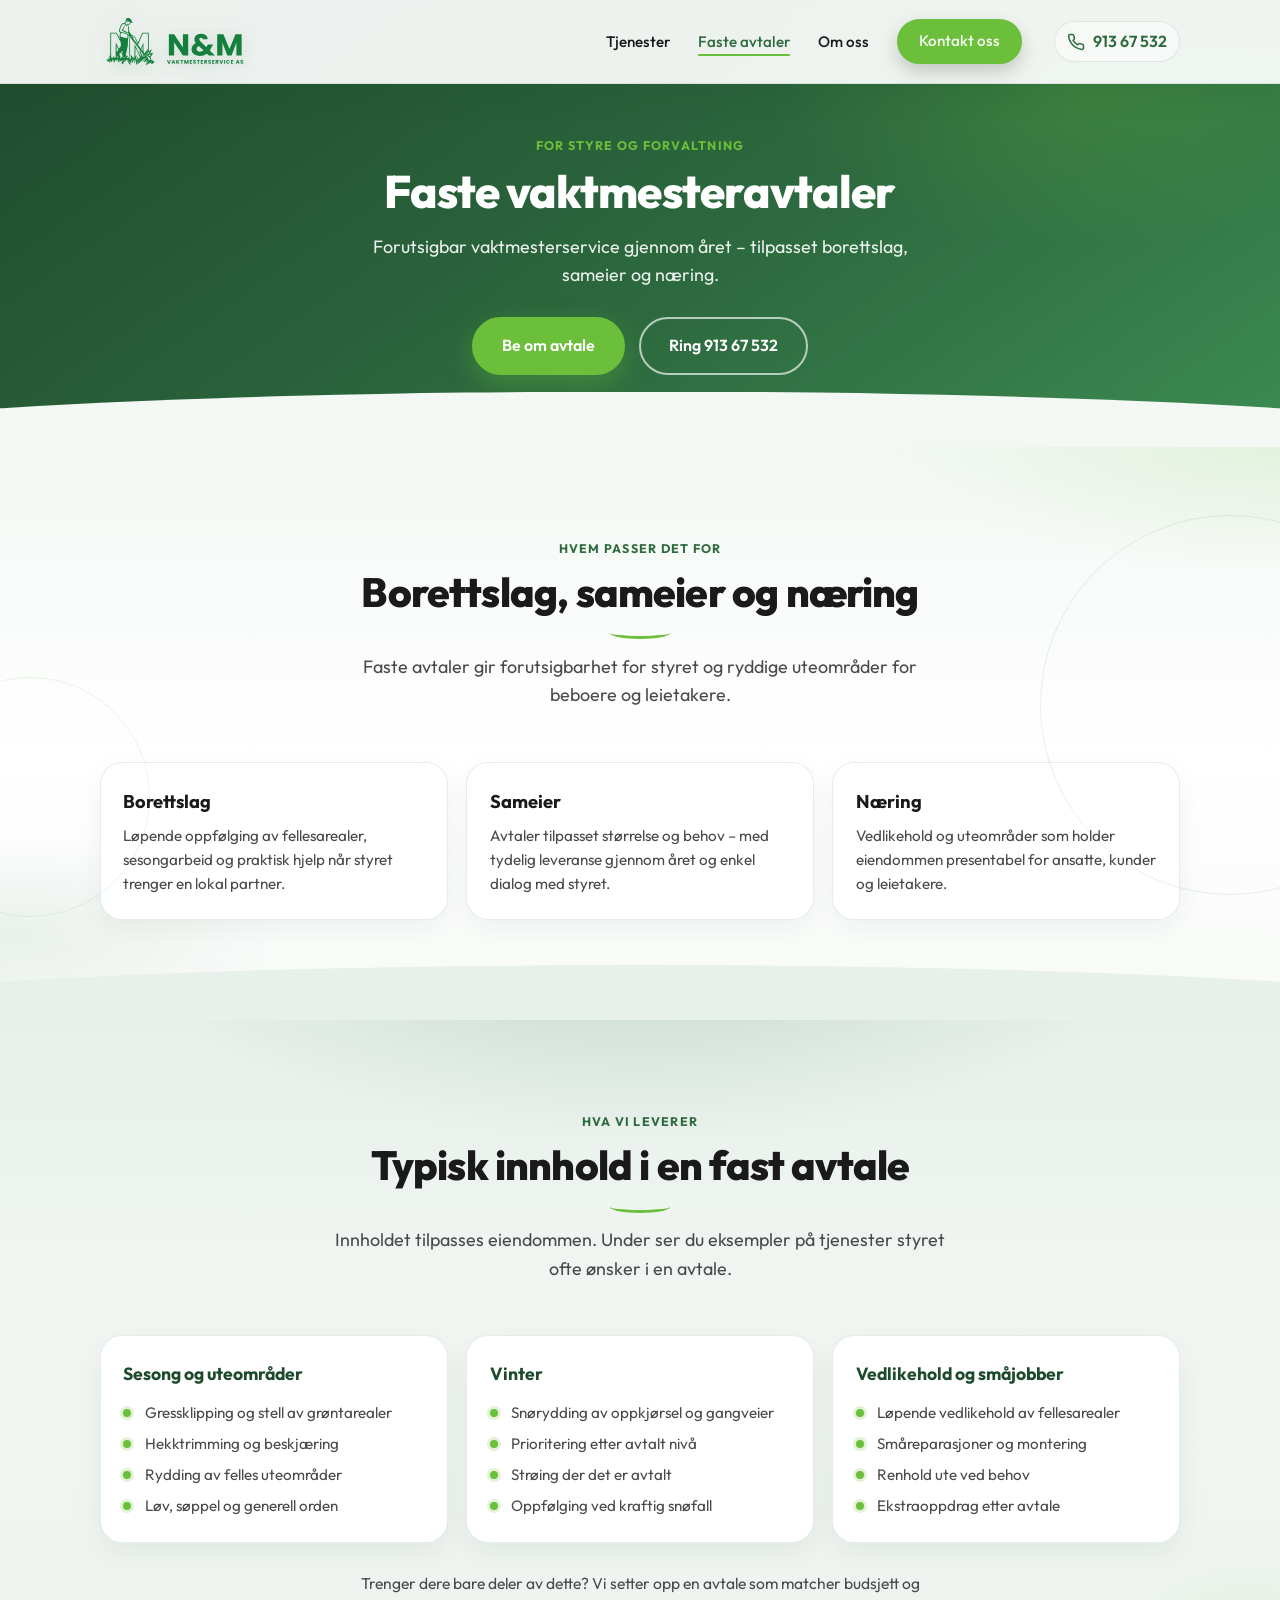
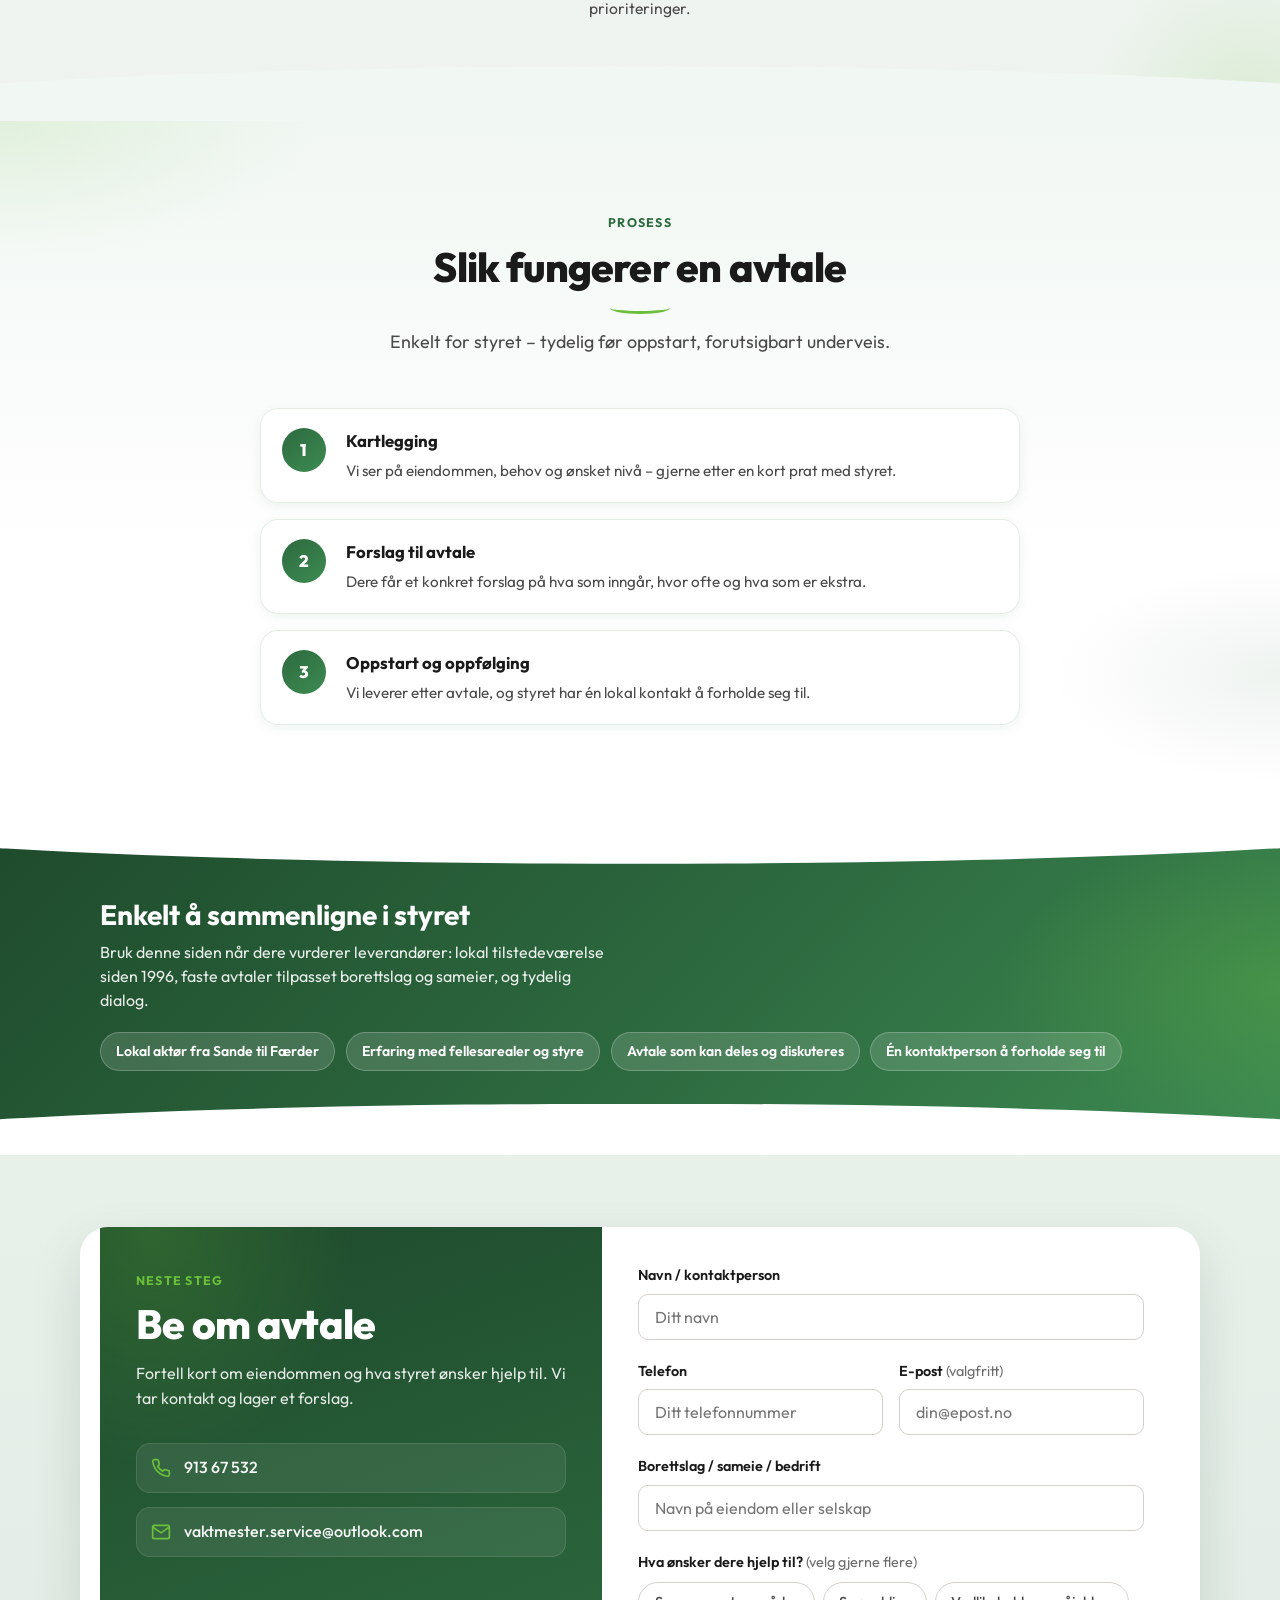
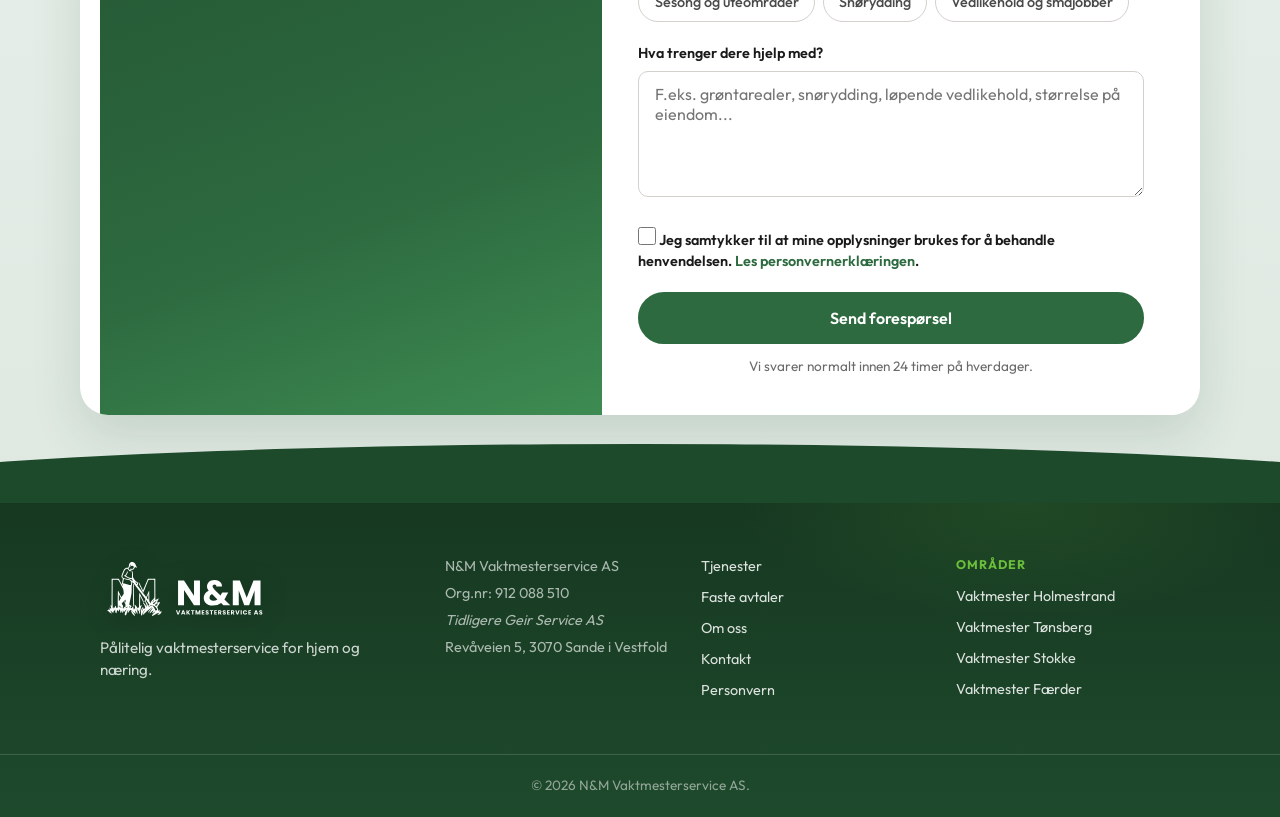
==== commit a3114040: "Add Stokke to the coverage map, coastline outlines and local area pages. - Map: add Stokke (2016 gru" ====
--- a/faste-avtaler.html
+++ b/faste-avtaler.html
@@ -46,6 +46,7 @@
           { "@type": "AdministrativeArea", "name": "Holmestrand kommune" },
           { "@type": "AdministrativeArea", "name": "Horten kommune" },
           { "@type": "City", "name": "Tønsberg" },
+          { "@type": "City", "name": "Stokke" },
           { "@type": "AdministrativeArea", "name": "Færder kommune" }
         ],
         "audience": { "@type": "Audience", "audienceType": "Borettslag, sameier og næring" }
@@ -365,6 +366,13 @@
         <a href="#kontakt-avtale">Kontakt</a>
         <a href="personvern.html">Personvern</a>
       </div>
+      <div class="footer__links footer__areas">
+        <p class="footer__heading">Områder</p>
+        <a href="vaktmester-holmestrand.html">Vaktmester Holmestrand</a>
+        <a href="vaktmester-tonsberg.html">Vaktmester Tønsberg</a>
+        <a href="vaktmester-stokke.html">Vaktmester Stokke</a>
+        <a href="vaktmester-faerder.html">Vaktmester Færder</a>
+      </div>
     </div>
     <div class="footer__bottom">
       <div class="container">
--- a/css/style.css
+++ b/css/style.css
@@ -1157,11 +1157,11 @@
 
 .job {
   display: grid;
-  grid-template-columns: 64px minmax(0, 1fr);
+  grid-template-columns: 56px minmax(0, 1fr);
   gap: 1rem;
   align-items: center;
   width: 100%;
-  padding: 0.65rem 1rem 0.65rem 0.65rem;
+  padding: 0.55rem 1rem 0.55rem 0.55rem;
   text-align: left;
   font: inherit;
   color: inherit;
@@ -1185,8 +1185,8 @@
 }
 
 .job__thumb {
-  width: 64px;
-  height: 85px;
+  width: 56px;
+  height: 75px;
   object-fit: cover;
   border-radius: 12px;
   background: var(--gray-100);
@@ -1224,6 +1224,13 @@
 
 .job.is-active .job__text {
   display: block;
+}
+
+/* PC: én linje på de jobbene som ikke er valgt, så kolonnen ikke blir høyere enn bildet */
+@media (min-width: 901px) {
+  .job:not(.is-active) .job__text {
+    -webkit-line-clamp: 1;
+  }
 }
 
 .showcase__photos {
@@ -1364,6 +1371,39 @@
 
 .about__content .section__title {
   margin-bottom: 1rem;
+}
+
+.about__team {
+  position: relative;
+  margin: 0.25rem 0 1.5rem;
+  border-radius: 22px;
+  overflow: hidden;
+  aspect-ratio: 3 / 2;
+  background: var(--gray-100);
+  box-shadow: 0 18px 44px rgba(30, 74, 44, 0.16);
+}
+
+.about__team picture {
+  display: contents;
+}
+
+.about__team img {
+  width: 100%;
+  height: 100%;
+  object-fit: cover;
+}
+
+.about__team figcaption {
+  position: absolute;
+  left: 0.9rem;
+  bottom: 0.9rem;
+  padding: 0.4rem 0.9rem;
+  font-size: 0.85rem;
+  font-weight: 700;
+  color: var(--green-dark);
+  background: rgba(255, 255, 255, 0.92);
+  border-radius: var(--radius-pill);
+  box-shadow: 0 6px 16px rgba(0, 0, 0, 0.18);
 }
 
 .about__content p {
@@ -1913,9 +1953,6 @@
     gap: 0.4rem;
   }
 
-  .area-pick[data-area="alle"] {
-    grid-column: 1 / -1;
-  }
 
   .area-map {
     order: 3;
@@ -2711,7 +2748,7 @@
 
 .footer__inner {
   display: grid;
-  grid-template-columns: 1.5fr 1fr 1fr;
+  grid-template-columns: 1.4fr 1fr 1fr 1fr;
   gap: 2rem;
   padding: 3.25rem 1.25rem;
   align-items: start;
@@ -3057,3 +3094,113 @@
     transition: none;
   }
 }
+
+/* Bunntekst: områder */
+.footer__heading {
+  margin-bottom: 0.15rem;
+  font-size: 0.78rem;
+  font-weight: 700;
+  letter-spacing: 0.08em;
+  text-transform: uppercase;
+  color: var(--green-accent);
+}
+
+/* Lenker til områdesider fra kartet på forsiden */
+.area-links {
+  font-size: 0.95rem;
+  color: var(--gray-700);
+}
+
+.area-links a {
+  font-weight: 600;
+}
+
+/* Områdesider (vaktmester-<sted>.html) */
+.local-area {
+  display: grid;
+  grid-template-columns: minmax(0, 1.1fr) minmax(0, 420px);
+  gap: 3rem;
+  align-items: center;
+  position: relative;
+  z-index: 1;
+}
+
+.local-area__text p {
+  color: var(--gray-700);
+  margin-bottom: 1rem;
+}
+
+.local-area__places {
+  display: flex;
+  flex-wrap: wrap;
+  gap: 0.5rem;
+  margin: 0.5rem 0 1.25rem;
+  list-style: none;
+}
+
+.local-area__places li {
+  padding: 0.4rem 0.95rem;
+  font-size: 0.9rem;
+  font-weight: 600;
+  color: var(--green-dark);
+  background: var(--white);
+  border: 1px solid rgba(45, 106, 63, 0.18);
+  border-radius: var(--radius-pill);
+  box-shadow: 0 3px 10px rgba(30, 74, 44, 0.05);
+}
+
+.local-area__text .local-area__note {
+  padding: 0.75rem 1rem;
+  font-size: 0.92rem;
+  color: var(--green-dark);
+  background: var(--green-pale);
+  border-radius: 12px;
+}
+
+.local-area__more a,
+.local-area__others a {
+  font-weight: 600;
+}
+
+.local-area__others {
+  margin-top: 1.5rem;
+  text-align: center;
+  color: var(--gray-700);
+}
+
+/* Statisk kartutsnitt: kvadratisk vindu over det høye kartet */
+.area-map--static .area-map__viewport {
+  aspect-ratio: 1 / 1;
+}
+
+.area-map--static .area-map__canvas {
+  bottom: auto;
+  height: auto;
+  aspect-ratio: 553 / 950;
+  transition: none;
+}
+
+.local-page .section--work .curve--bottom {
+  background: var(--surface-faq);
+}
+
+.local-page .trust-strip .curve--top {
+  background: #f3f8f4;
+}
+
+@media (max-width: 900px) {
+  .footer__inner {
+    grid-template-columns: 1fr;
+  }
+
+  .local-area {
+    grid-template-columns: 1fr;
+    gap: 2rem;
+  }
+
+  .local-area .area-map {
+    width: 100%;
+    max-width: 460px;
+    margin: 0 auto;
+  }
+}
